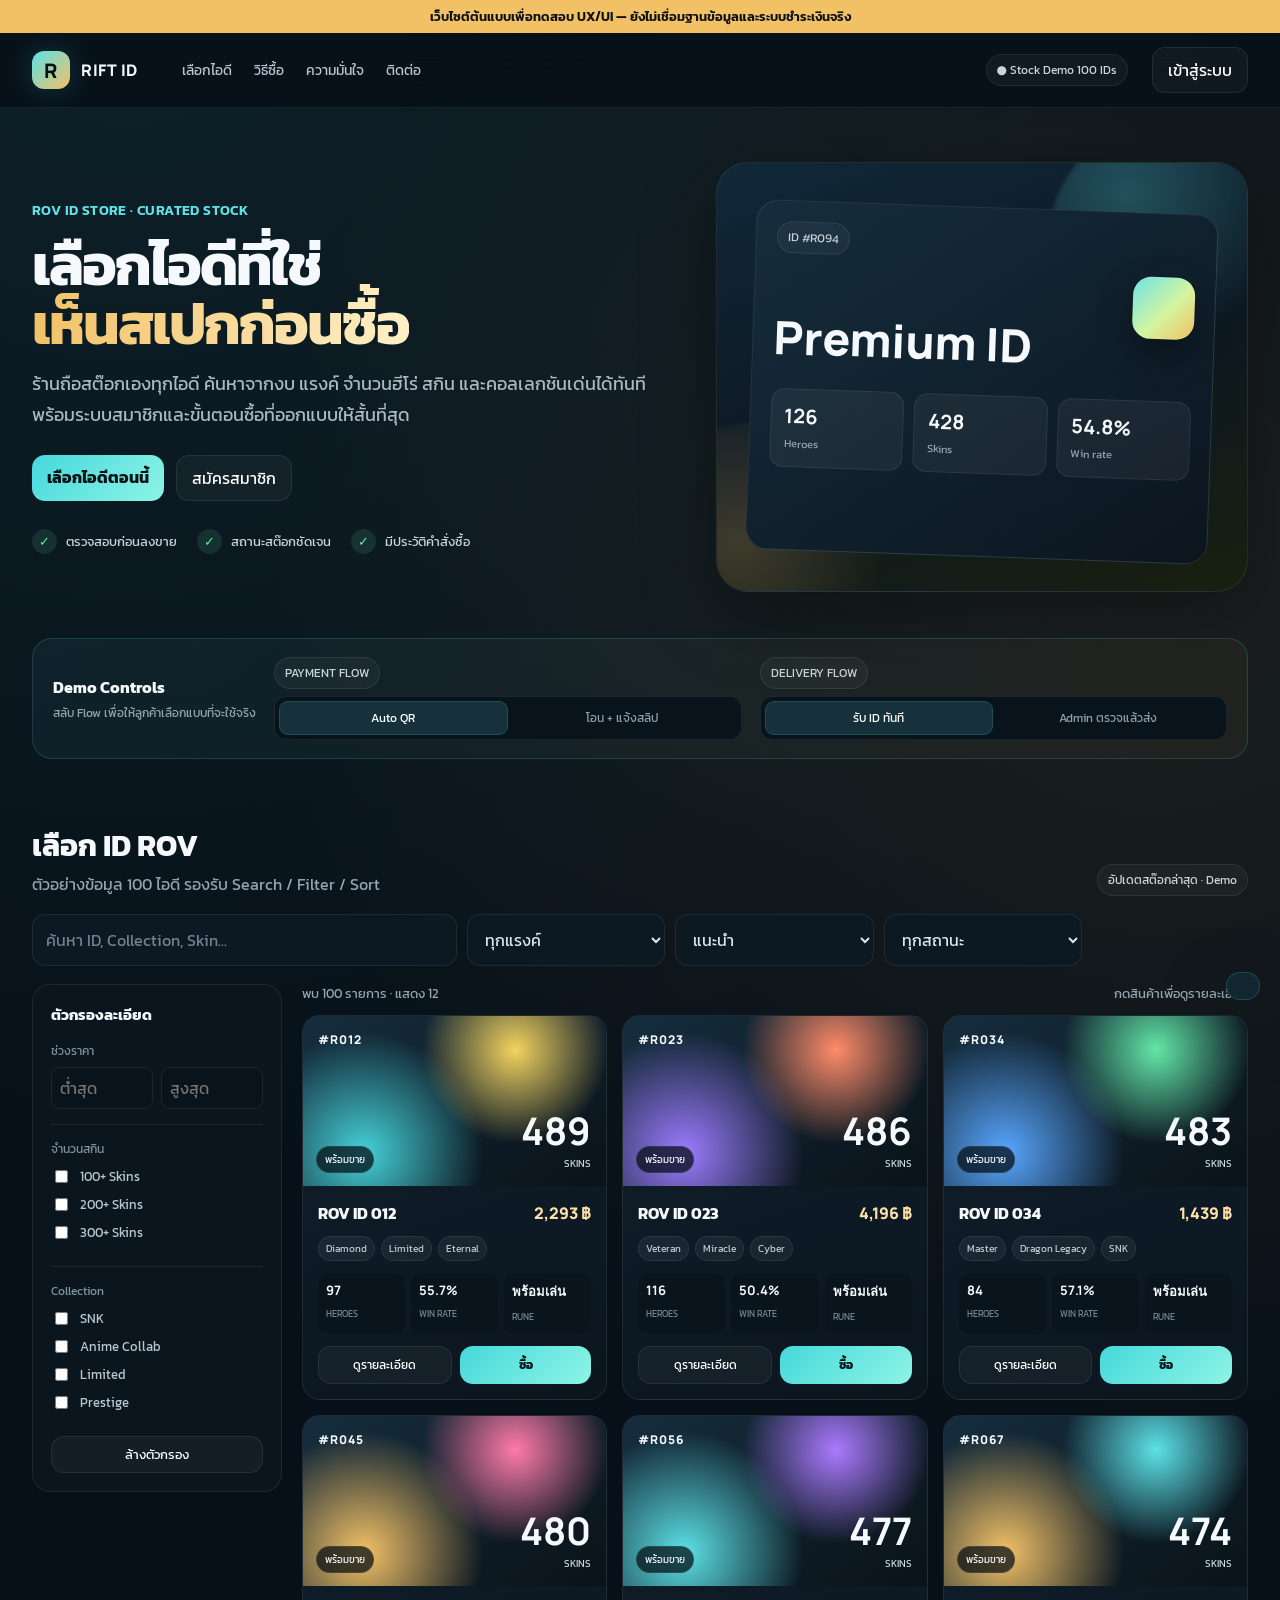
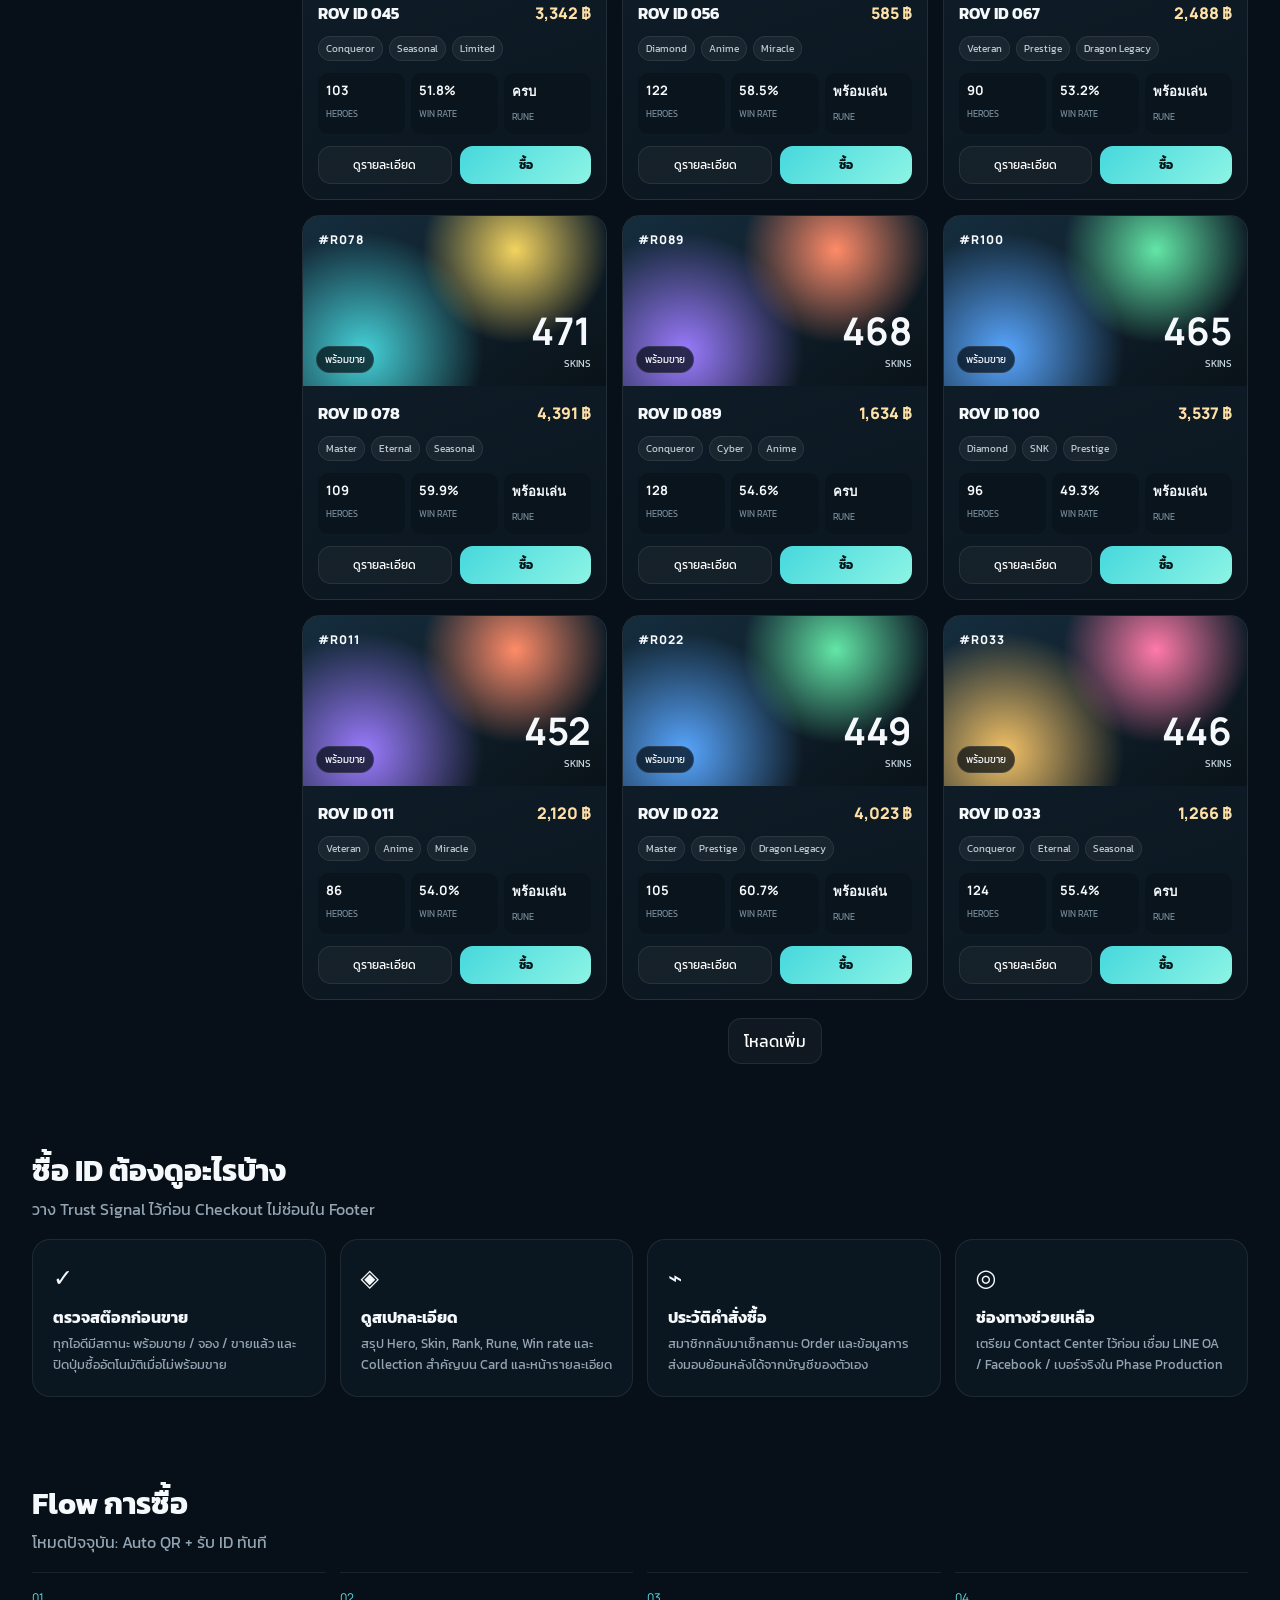
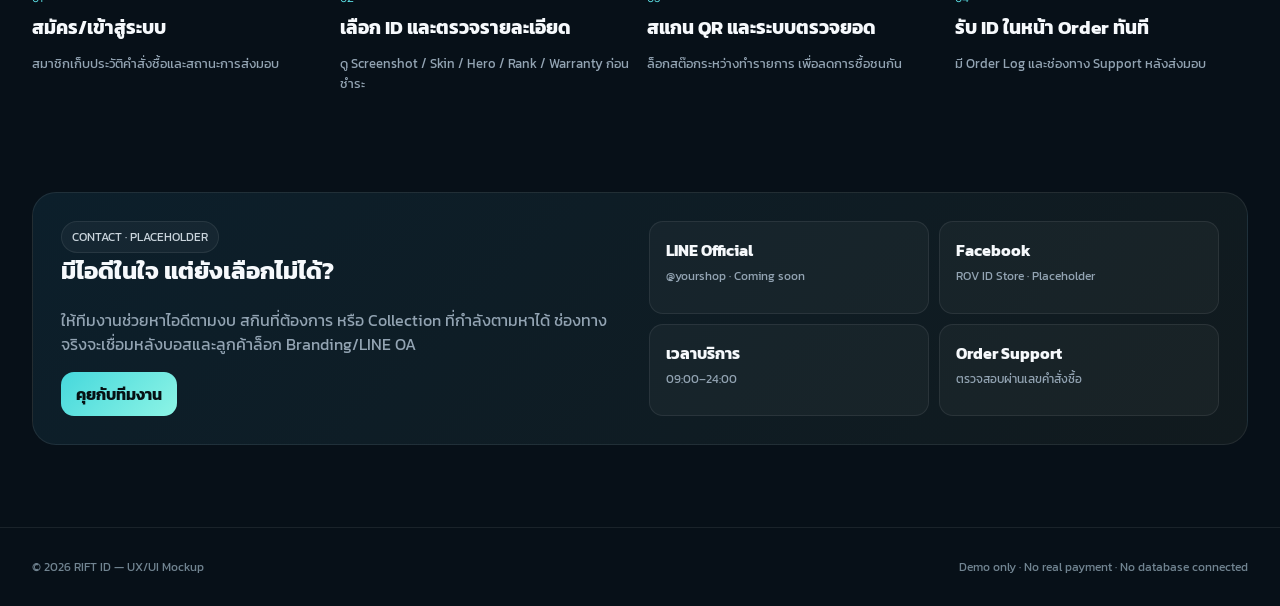
==== index.html @ 8cb32508 "Build initial ROV ID store mockup" ====
<!doctype html>
<html lang="th">
<head>
  <meta charset="utf-8" />
  <meta name="viewport" content="width=device-width, initial-scale=1" />
  <meta name="theme-color" content="#071018" />
  <title>RIFT ID — ROV ID Store Mockup</title>
  <meta name="description" content="Mockup ร้านขาย ID ROV แบบร้านถือสต๊อกเอง รองรับสมาชิก การค้นหา การชำระเงิน และการส่งมอบ 2 รูปแบบ" />
  <link rel="preconnect" href="https://fonts.googleapis.com">
  <link rel="preconnect" href="https://fonts.gstatic.com" crossorigin>
  <link href="https://fonts.googleapis.com/css2?family=Kanit:wght@300;400;500;600;700&family=Manrope:wght@500;600;700;800&display=swap" rel="stylesheet">
  <style>
    :root {--bg:#071018;--bg2:#0b151f;--card:#0f1d29;--card2:#122331;--line:rgba(255,255,255,.08);--text:#f6f9fc;--muted:#93a4b3;--gold:#f2c166;--cyan:#5ce1e6;--green:#63e6a6;--red:#ff6b6b;--shadow:0 22px 70px rgba(0,0,0,.35);--r:22px}
    *{box-sizing:border-box} html{scroll-behavior:smooth} body{margin:0;font-family:Kanit,system-ui,sans-serif;background:radial-gradient(circle at 10% 0%,rgba(92,225,230,.08),transparent 30%),radial-gradient(circle at 90% 15%,rgba(242,193,102,.09),transparent 26%),var(--bg);color:var(--text)} button,input,select{font:inherit} button{cursor:pointer} a{color:inherit;text-decoration:none}.shell{max-width:1260px;margin:auto;padding:0 22px}.topnote{background:#f2c166;color:#0a1016;font-size:13px;text-align:center;padding:7px 12px;font-weight:600}
    header{position:sticky;top:0;z-index:40;background:rgba(7,16,24,.86);backdrop-filter:blur(18px);border-bottom:1px solid var(--line)}.nav{height:74px;display:flex;align-items:center;gap:24px}.brand{display:flex;align-items:center;gap:11px;font-family:Manrope;font-weight:800;letter-spacing:.5px}.mark{width:38px;height:38px;border-radius:12px;background:linear-gradient(135deg,var(--cyan),var(--gold));position:relative;box-shadow:0 0 30px rgba(92,225,230,.2)}.mark:after{content:"R";position:absolute;inset:0;display:grid;place-items:center;color:#071018;font-size:20px}.navlinks{display:flex;gap:22px;color:#b8c5cf;font-size:14px;margin-left:20px}.navlinks a:hover{color:#fff}.navspacer{flex:1}.iconbtn,.btn{border:1px solid var(--line);background:rgba(255,255,255,.04);color:#fff;border-radius:13px;padding:10px 15px}.btn.primary{background:linear-gradient(135deg,#46d8dc,#8df4e5);border:0;color:#061114;font-weight:700}.btn.gold{background:linear-gradient(135deg,#f0ba55,#f4d792);border:0;color:#111}.btn.sm{padding:8px 11px;font-size:13px}.badge{display:inline-flex;align-items:center;gap:6px;border:1px solid var(--line);background:rgba(255,255,255,.04);border-radius:999px;padding:6px 10px;font-size:12px;color:#c9d4dc}
    .hero{padding:54px 0 26px}.heroGrid{display:grid;grid-template-columns:1.1fr .9fr;gap:34px;align-items:center}.eyebrow{color:var(--cyan);font-size:14px;font-weight:600;letter-spacing:.4px}.hero h1{font-family:Manrope,Kanit;font-size:58px;line-height:1.02;margin:12px 0 16px;letter-spacing:-2px}.hero h1 span{background:linear-gradient(90deg,var(--gold),#fff0c6);-webkit-background-clip:text;color:transparent}.hero p{color:#aab9c4;font-size:18px;line-height:1.7;max-width:650px}.heroBtns{display:flex;gap:12px;margin-top:25px;flex-wrap:wrap}.trustrow{display:flex;gap:20px;margin-top:28px;flex-wrap:wrap}.trust{display:flex;align-items:center;gap:9px;color:#cbd6dd;font-size:13px}.tick{width:25px;height:25px;border-radius:50%;display:grid;place-items:center;background:rgba(99,230,166,.12);color:var(--green)}
    .heroCard{height:430px;border:1px solid var(--line);border-radius:32px;background:linear-gradient(160deg,#102839,#0d1720 55%,#18200f);position:relative;overflow:hidden;box-shadow:var(--shadow)}.orb{position:absolute;border-radius:50%;filter:blur(2px)}.orb.a{width:270px;height:270px;background:radial-gradient(circle at 30% 30%,#5ce1e6,transparent 62%);opacity:.26;right:-70px;top:-50px}.orb.b{width:300px;height:300px;background:radial-gradient(circle at 40% 40%,#f2c166,transparent 60%);opacity:.21;left:-100px;bottom:-130px}.mockshot{position:absolute;inset:44px 34px 34px;border-radius:22px;background:linear-gradient(145deg,#152d3d,#0c151e);border:1px solid rgba(255,255,255,.1);padding:20px;transform:rotate(2deg)}.mockhead{display:flex;justify-content:space-between;align-items:center}.avatar{width:62px;height:62px;border-radius:18px;background:linear-gradient(135deg,#6de3e7,#d3f59f 55%,#f2c166);box-shadow:0 14px 34px rgba(0,0,0,.4)}.bigstat{font-family:Manrope;font-size:46px;font-weight:800;margin-top:52px}.miniStats{display:grid;grid-template-columns:repeat(3,1fr);gap:10px;margin-top:20px}.mini{padding:13px;border-radius:14px;background:rgba(255,255,255,.05);border:1px solid var(--line)}.mini b{display:block;font-family:Manrope;font-size:20px}.mini span{font-size:11px;color:var(--muted)}
    .demoPanel{margin:20px 0 34px;border:1px solid rgba(92,225,230,.17);background:linear-gradient(120deg,rgba(92,225,230,.06),rgba(242,193,102,.04));border-radius:20px;padding:18px 20px;display:grid;grid-template-columns:auto 1fr 1fr;gap:18px;align-items:center}.demoTitle b{display:block}.demoTitle span{font-size:12px;color:var(--muted)}.seg{display:flex;border:1px solid var(--line);padding:4px;border-radius:12px;background:#08131c}.seg button{flex:1;border:0;background:transparent;color:#8fa0ac;border-radius:9px;padding:8px 9px;font-size:12px}.seg button.active{background:#17313c;color:#fff;box-shadow:inset 0 0 0 1px rgba(92,225,230,.16)}
    .section{padding:30px 0 54px}.sectionhead{display:flex;align-items:end;justify-content:space-between;gap:20px;margin-bottom:18px}.sectionhead h2{font-size:30px;margin:0 0 4px}.sectionhead p{margin:0;color:var(--muted)}.toolbar{display:grid;grid-template-columns:1.5fr repeat(3,.7fr) .55fr;gap:10px;margin:18px 0}.field{border:1px solid var(--line);background:#0c1923;color:#dce6eb;border-radius:13px;padding:12px 13px;min-width:0}.field::placeholder{color:#6f818f}.filterbtn{display:none}.catalogLayout{display:grid;grid-template-columns:250px 1fr;gap:20px}.filters{border:1px solid var(--line);background:#0a151e;border-radius:18px;padding:18px;height:max-content;position:sticky;top:96px}.filters h3{font-size:15px;margin:0 0 16px}.filterGroup{border-top:1px solid var(--line);padding:15px 0}.filterGroup:first-of-type{border-top:0;padding-top:0}.filterGroup label{display:flex;gap:9px;color:#b8c6cf;font-size:13px;margin:9px 0}.filterGroup input[type=checkbox]{accent-color:#52dfe3}.rangeRow{display:flex;gap:8px}.rangeRow input{width:50%;padding:8px;border-radius:9px;border:1px solid var(--line);background:#09131b;color:#fff}
    .resultMeta{display:flex;justify-content:space-between;align-items:center;margin-bottom:12px;color:#95a6b2;font-size:13px}.products{display:grid;grid-template-columns:repeat(3,1fr);gap:15px}.product{background:linear-gradient(160deg,#10202c,#0b151e);border:1px solid var(--line);border-radius:18px;overflow:hidden;transition:.22s;position:relative}.product:hover{transform:translateY(-4px);border-color:rgba(92,225,230,.24);box-shadow:0 20px 50px rgba(0,0,0,.28)}.visual{height:170px;padding:15px;position:relative;overflow:hidden}.visual:before{content:"";position:absolute;inset:0;background:radial-gradient(circle at 70% 20%,var(--v1),transparent 37%),radial-gradient(circle at 20% 80%,var(--v2),transparent 43%),linear-gradient(145deg,#152d3e,#0a1218)}.vid{position:relative;z-index:1;font-family:Manrope;font-size:12px;font-weight:800;letter-spacing:1px}.skinbubble{position:absolute;z-index:1;right:15px;bottom:13px;text-align:right}.skinbubble strong{font-family:Manrope;font-size:38px;line-height:1;display:block}.skinbubble span{font-size:10px;color:#c7d6df}.state{position:absolute;z-index:2;left:13px;bottom:13px;background:rgba(4,12,18,.72);border:1px solid rgba(255,255,255,.09);border-radius:999px;padding:5px 8px;font-size:10px}.state.sold{color:#ffb0b0}.productBody{padding:15px}.pTop{display:flex;justify-content:space-between;gap:8px}.pTop h3{margin:0;font-size:16px}.price{font-family:Manrope;font-weight:800;color:#ffe0a7;white-space:nowrap}.tags{display:flex;gap:6px;flex-wrap:wrap;margin:10px 0}.tag{font-size:10px;background:rgba(255,255,255,.05);border:1px solid var(--line);border-radius:999px;padding:4px 7px;color:#bdcad2}.stats{display:grid;grid-template-columns:repeat(3,1fr);gap:6px;margin:12px 0}.stat{background:#0a141c;border-radius:10px;padding:8px}.stat b{font-family:Manrope;font-size:13px;display:block}.stat small{font-size:9px;color:#738796}.cardActions{display:flex;gap:8px}.cardActions .btn{flex:1;padding:9px 8px;font-size:12px}.features{display:grid;grid-template-columns:repeat(4,1fr);gap:14px}.feature{border:1px solid var(--line);border-radius:18px;background:#0b1720;padding:20px}.ficon{font-size:24px}.feature h3{margin:10px 0 5px;font-size:16px}.feature p{font-size:13px;color:var(--muted);line-height:1.6;margin:0}.how{display:grid;grid-template-columns:repeat(4,1fr);gap:14px}.step{border-top:1px solid var(--line);padding-top:16px}.stepNo{font-family:Manrope;color:var(--cyan);font-size:12px}.step h3{margin:7px 0}.step p{font-size:13px;color:var(--muted);line-height:1.6}
    .contact{display:grid;grid-template-columns:1fr 1fr;gap:18px;border:1px solid var(--line);background:linear-gradient(135deg,#0c1f2b,#111a1e);border-radius:24px;padding:28px}.contact h2{margin-top:0}.contact p{color:var(--muted)}.contactCards{display:grid;grid-template-columns:1fr 1fr;gap:10px}.contactCard{padding:16px;border:1px solid var(--line);background:rgba(255,255,255,.035);border-radius:14px}.contactCard b{display:block}.contactCard span{font-size:12px;color:var(--muted)}footer{border-top:1px solid var(--line);padding:30px 0;color:#718491;font-size:12px;margin-top:28px}.foot{display:flex;justify-content:space-between;gap:18px;flex-wrap:wrap}
    .modal{position:fixed;inset:0;z-index:80;background:rgba(0,0,0,.72);display:none;align-items:center;justify-content:center;padding:18px}.modal.open{display:flex}.modalBox{width:min(900px,100%);max-height:90vh;overflow:auto;background:#0c1821;border:1px solid rgba(255,255,255,.1);border-radius:22px;box-shadow:0 30px 90px rgba(0,0,0,.5)}.modalHead{display:flex;justify-content:space-between;align-items:center;padding:17px 20px;border-bottom:1px solid var(--line);position:sticky;top:0;background:#0c1821;z-index:4}.close{border:0;background:#152630;color:#fff;width:34px;height:34px;border-radius:10px}.detail{display:grid;grid-template-columns:1fr 1fr}.detailVisual{min-height:420px;background:radial-gradient(circle at 75% 15%,var(--dv1),transparent 34%),radial-gradient(circle at 15% 85%,var(--dv2),transparent 43%),linear-gradient(145deg,#193244,#0b141d);padding:26px;display:flex;align-items:end}.detailHero{font-family:Manrope;font-size:74px;font-weight:800}.detailInfo{padding:26px}.detailInfo h2{font-size:28px;margin:6px 0}.detailInfo .priceBig{font-family:Manrope;font-size:28px;color:#ffe2a9;font-weight:800}.detailStats{display:grid;grid-template-columns:repeat(2,1fr);gap:8px;margin:18px 0}.detailStat{padding:12px;border-radius:12px;background:#09131b;border:1px solid var(--line)}.detailStat b{display:block}.detailStat span{font-size:11px;color:var(--muted)}.notice{padding:12px 14px;border-radius:12px;background:rgba(242,193,102,.08);border:1px solid rgba(242,193,102,.15);font-size:12px;color:#e7d4af;line-height:1.6}.authBox{width:min(430px,100%)}.authBody{padding:22px}.authBody h2{margin:0}.authBody p{color:var(--muted);font-size:13px}.authBody input{width:100%;margin:6px 0;padding:12px 13px;border-radius:11px;border:1px solid var(--line);background:#08131b;color:#fff}.authSwitch{display:flex;padding:4px;background:#071119;border:1px solid var(--line);border-radius:12px;margin:18px 0}.authSwitch button{flex:1;border:0;background:transparent;color:#7f929f;padding:9px;border-radius:9px}.authSwitch button.active{background:#142832;color:#fff}.authBody .btn{width:100%;margin-top:10px;padding:12px}.tiny{font-size:10px;color:#647784;text-align:center;margin-top:12px}.checkout{padding:22px;display:grid;grid-template-columns:1fr .85fr;gap:18px}.checkoutCard{border:1px solid var(--line);border-radius:16px;padding:17px;background:#09141c}.checkoutCard h3{margin-top:0}.flowChoice{display:flex;gap:8px;margin:10px 0 15px}.flowPill{font-size:11px;padding:6px 9px;border-radius:999px;background:rgba(92,225,230,.08);border:1px solid rgba(92,225,230,.14);color:#b8f3f5}.timeline{margin:14px 0}.tl{display:flex;gap:10px;margin:12px 0;color:#b8c7d0;font-size:12px}.dot{width:21px;height:21px;border-radius:50%;background:#17313c;display:grid;place-items:center;color:var(--cyan);font-size:10px;flex:0 0 auto}.qr{width:150px;height:150px;margin:14px auto;background:repeating-conic-gradient(#0b141b 0 25%,#f3f6f7 0 50%) 50%/18px 18px;border:10px solid #fff;border-radius:8px}.summaryLine{display:flex;justify-content:space-between;margin:10px 0;color:#aab9c3}.summaryLine.total{font-size:20px;color:#fff;border-top:1px solid var(--line);padding-top:13px}.toast{position:fixed;right:20px;bottom:20px;z-index:100;background:#122630;border:1px solid rgba(92,225,230,.18);border-radius:14px;padding:13px 16px;box-shadow:var(--shadow);transform:translateY(120px);transition:.25s}.toast.show{transform:translateY(0)}.mobileFilter{display:none}
    @media(max-width:1020px){.products{grid-template-columns:repeat(2,1fr)}.hero h1{font-size:46px}.features,.how{grid-template-columns:repeat(2,1fr)}.toolbar{grid-template-columns:1.4fr repeat(2,.7fr)}.toolbar select:nth-of-type(3){display:none}}@media(max-width:760px){.shell{padding:0 14px}.navlinks{display:none}.nav{height:64px}.hero{padding-top:30px}.heroGrid{grid-template-columns:1fr}.hero h1{font-size:39px}.hero p{font-size:15px}.heroCard{height:330px}.mockshot{inset:28px 22px 22px}.bigstat{margin-top:35px;font-size:38px}.demoPanel{grid-template-columns:1fr;gap:10px}.catalogLayout{grid-template-columns:1fr}.filters{display:none}.filterbtn{display:block}.products{grid-template-columns:1fr 1fr;gap:10px}.visual{height:145px}.productBody{padding:12px}.pTop{display:block}.price{margin-top:3px}.stats{grid-template-columns:repeat(3,1fr)}.features,.how{grid-template-columns:1fr 1fr}.contact{grid-template-columns:1fr;padding:20px}.detail{grid-template-columns:1fr}.detailVisual{min-height:250px}.detailHero{font-size:54px}.checkout{grid-template-columns:1fr}.toolbar{grid-template-columns:1fr 1fr}.toolbar input{grid-column:1/-1}.toolbar select:nth-of-type(2){display:none}.mobileFilter.open{display:block;position:fixed;inset:0;z-index:70;background:#08131b;padding:22px;overflow:auto}.mobileFilter .filters{display:block;position:static}.sectionhead{align-items:start}.sectionhead .badge{display:none}}@media(max-width:470px){.products{grid-template-columns:1fr}.features,.how{grid-template-columns:1fr}.hero h1{font-size:34px}.contactCards{grid-template-columns:1fr}.nav .badge{display:none}.skinbubble strong{font-size:34px}}
  </style>
</head>
<body>
<div class="topnote">เว็บไซต์ต้นแบบเพื่อทดสอบ UX/UI — ยังไม่เชื่อมฐานข้อมูลและระบบชำระเงินจริง</div>
<header><div class="shell nav"><a class="brand" href="#top"><span class="mark"></span><span>RIFT ID</span></a><nav class="navlinks"><a href="#catalog">เลือกไอดี</a><a href="#how">วิธีซื้อ</a><a href="#trust">ความมั่นใจ</a><a href="#contact">ติดต่อ</a></nav><div class="navspacer"></div><span class="badge">● Stock Demo 100 IDs</span><button class="iconbtn" id="authBtn">เข้าสู่ระบบ</button></div></header>
<main id="top"><section class="hero"><div class="shell heroGrid"><div><div class="eyebrow">ROV ID STORE · CURATED STOCK</div><h1>เลือกไอดีที่ใช่<br><span>เห็นสเปกก่อนซื้อ</span></h1><p>ร้านถือสต๊อกเองทุกไอดี ค้นหาจากงบ แรงค์ จำนวนฮีโร่ สกิน และคอลเลกชันเด่นได้ทันที พร้อมระบบสมาชิกและขั้นตอนซื้อที่ออกแบบให้สั้นที่สุด</p><div class="heroBtns"><a class="btn primary" href="#catalog">เลือกไอดีตอนนี้</a><button class="btn" id="openAuthHero">สมัครสมาชิก</button></div><div class="trustrow"><div class="trust"><span class="tick">✓</span>ตรวจสอบก่อนลงขาย</div><div class="trust"><span class="tick">✓</span>สถานะสต๊อกชัดเจน</div><div class="trust"><span class="tick">✓</span>มีประวัติคำสั่งซื้อ</div></div></div><div class="heroCard"><div class="orb a"></div><div class="orb b"></div><div class="mockshot"><div class="mockhead"><div><div class="badge">ID #R094</div><div class="bigstat">Premium ID</div></div><div class="avatar"></div></div><div class="miniStats"><div class="mini"><b>126</b><span>Heroes</span></div><div class="mini"><b>428</b><span>Skins</span></div><div class="mini"><b>54.8%</b><span>Win rate</span></div></div></div></div></div></section>
<div class="shell"><div class="demoPanel"><div class="demoTitle"><b>Demo Controls</b><span>สลับ Flow เพื่อให้ลูกค้าเลือกแบบที่จะใช้จริง</span></div><div><div class="badge" style="margin-bottom:7px">PAYMENT FLOW</div><div class="seg" id="paySeg"><button data-value="auto" class="active">Auto QR</button><button data-value="manual">โอน + แจ้งสลิป</button></div></div><div><div class="badge" style="margin-bottom:7px">DELIVERY FLOW</div><div class="seg" id="deliverSeg"><button data-value="instant" class="active">รับ ID ทันที</button><button data-value="admin">Admin ตรวจแล้วส่ง</button></div></div></div></div>
<section class="section" id="catalog"><div class="shell"><div class="sectionhead"><div><h2>เลือก ID ROV</h2><p>ตัวอย่างข้อมูล 100 ไอดี รองรับ Search / Filter / Sort</p></div><span class="badge">อัปเดตสต๊อกล่าสุด · Demo</span></div><div class="toolbar"><input class="field" id="search" placeholder="ค้นหา ID, Collection, Skin..."/><select class="field" id="rank"><option value="">ทุกแรงค์</option><option>Conqueror</option><option>Master</option><option>Veteran</option><option>Diamond</option></select><select class="field" id="sort"><option value="featured">แนะนำ</option><option value="price-asc">ราคาต่ำ → สูง</option><option value="price-desc">ราคาสูง → ต่ำ</option><option value="skins-desc">สกินเยอะสุด</option></select><select class="field"><option>ทุกสถานะ</option><option>พร้อมขาย</option><option>ขายแล้ว</option></select><button class="btn filterbtn" id="filterBtn">ตัวกรอง</button></div><div class="catalogLayout"><aside class="filters"><h3>ตัวกรองละเอียด</h3><div class="filterGroup"><div style="font-size:12px;color:#7f93a0;margin-bottom:7px">ช่วงราคา</div><div class="rangeRow"><input id="minPrice" placeholder="ต่ำสุด"><input id="maxPrice" placeholder="สูงสุด"></div></div><div class="filterGroup"><div style="font-size:12px;color:#7f93a0">จำนวนสกิน</div><label><input type="checkbox" class="skinFilter" value="100"> 100+ Skins</label><label><input type="checkbox" class="skinFilter" value="200"> 200+ Skins</label><label><input type="checkbox" class="skinFilter" value="300"> 300+ Skins</label></div><div class="filterGroup"><div style="font-size:12px;color:#7f93a0">Collection</div><label><input type="checkbox" class="collectionFilter" value="SNK"> SNK</label><label><input type="checkbox" class="collectionFilter" value="Anime"> Anime Collab</label><label><input type="checkbox" class="collectionFilter" value="Limited"> Limited</label><label><input type="checkbox" class="collectionFilter" value="Prestige"> Prestige</label></div><button class="btn sm" id="clearFilters" style="width:100%">ล้างตัวกรอง</button></aside><div><div class="resultMeta"><span id="resultCount">แสดง 0 รายการ</span><span>กดสินค้าเพื่อดูรายละเอียด</span></div><div class="products" id="products"></div><div style="text-align:center;margin-top:18px"><button class="btn" id="loadMore">โหลดเพิ่ม</button></div></div></div></div></section>
<section class="section" id="trust"><div class="shell"><div class="sectionhead"><div><h2>ซื้อ ID ต้องดูอะไรบ้าง</h2><p>วาง Trust Signal ไว้ก่อน Checkout ไม่ซ่อนใน Footer</p></div></div><div class="features"><div class="feature"><div class="ficon">✓</div><h3>ตรวจสต๊อกก่อนขาย</h3><p>ทุกไอดีมีสถานะ พร้อมขาย / จอง / ขายแล้ว และปิดปุ่มซื้ออัตโนมัติเมื่อไม่พร้อมขาย</p></div><div class="feature"><div class="ficon">◈</div><h3>ดูสเปกละเอียด</h3><p>สรุป Hero, Skin, Rank, Rune, Win rate และ Collection สำคัญบน Card และหน้ารายละเอียด</p></div><div class="feature"><div class="ficon">⌁</div><h3>ประวัติคำสั่งซื้อ</h3><p>สมาชิกกลับมาเช็กสถานะ Order และข้อมูลการส่งมอบย้อนหลังได้จากบัญชีของตัวเอง</p></div><div class="feature"><div class="ficon">◎</div><h3>ช่องทางช่วยเหลือ</h3><p>เตรียม Contact Center ไว้ก่อน เชื่อม LINE OA / Facebook / เบอร์จริงใน Phase Production</p></div></div></div></section>
<section class="section" id="how"><div class="shell"><div class="sectionhead"><div><h2>Flow การซื้อ</h2><p id="flowCaption">โหมดปัจจุบัน: Auto QR + รับ ID ทันที</p></div></div><div class="how" id="howSteps"></div></div></section>
<section class="section" id="contact"><div class="shell"><div class="contact"><div><span class="badge">CONTACT · PLACEHOLDER</span><h2>มีไอดีในใจ แต่ยังเลือกไม่ได้?</h2><p>ให้ทีมงานช่วยหาไอดีตามงบ สกินที่ต้องการ หรือ Collection ที่กำลังตามหาได้ ช่องทางจริงจะเชื่อมหลังบอสและลูกค้าล็อก Branding/LINE OA</p><button class="btn primary" onclick="showToast('Demo Contact: ยังไม่เชื่อม LINE OA')">คุยกับทีมงาน</button></div><div class="contactCards"><div class="contactCard"><b>LINE Official</b><span>@yourshop · Coming soon</span></div><div class="contactCard"><b>Facebook</b><span>ROV ID Store · Placeholder</span></div><div class="contactCard"><b>เวลาบริการ</b><span>09:00–24:00</span></div><div class="contactCard"><b>Order Support</b><span>ตรวจสอบผ่านเลขคำสั่งซื้อ</span></div></div></div></div></section></main><footer><div class="shell foot"><span>© 2026 RIFT ID — UX/UI Mockup</span><span>Demo only · No real payment · No database connected</span></div></footer>
<div class="mobileFilter" id="mobileFilter"><div style="display:flex;justify-content:space-between;align-items:center;margin-bottom:12px"><b>ตัวกรอง</b><button class="close" id="closeFilter">×</button></div><div class="filters" id="mobileFilterInner"></div></div><div class="modal" id="productModal"><div class="modalBox"><div class="modalHead"><b>รายละเอียด ID</b><button class="close" data-close="productModal">×</button></div><div class="detail" id="detailContent"></div></div></div><div class="modal" id="authModal"><div class="modalBox authBox"><div class="modalHead"><b>บัญชีสมาชิก</b><button class="close" data-close="authModal">×</button></div><div class="authBody"><div class="authSwitch"><button class="active">เข้าสู่ระบบ</button><button>สมัครสมาชิก</button></div><h2>เข้าสู่ RIFT ID</h2><p>Mockup นี้จำลองเงื่อนไข “ต้องเป็นสมาชิกก่อนซื้อ”</p><input placeholder="อีเมลหรือเบอร์โทร"><input type="password" placeholder="รหัสผ่าน"><button class="btn primary" id="demoLogin">เข้าสู่ระบบ Demo</button><div class="tiny">ยังไม่มีการบันทึกข้อมูลจริงใน Mockup</div></div></div></div><div class="modal" id="checkoutModal"><div class="modalBox"><div class="modalHead"><b>Checkout Demo</b><button class="close" data-close="checkoutModal">×</button></div><div class="checkout" id="checkoutContent"></div></div></div><div class="toast" id="toast"></div>
<script>
const colors=[['#5ce1e6','#f2c166'],['#ab79ff','#5ce1e6'],['#ff7aa8','#f2c166'],['#63e6a6','#58a6ff'],['#ff8b68','#9b7bff'],['#f3d35f','#45d1d8']],collections=['SNK','Anime','Limited','Prestige','Miracle','Eternal','Dragon Legacy','Cyber','Seasonal'],ranks=['Conqueror','Master','Veteran','Diamond'];
const products=Array.from({length:100},(_,i)=>{const c=colors[i%colors.length],skins=82+((i*37)%410),heroes=78+((i*11)%51),price=390+((i*173)%4660),sold=i%13===0;return{id:`R${String(i+1).padStart(3,'0')}`,name:`ROV ID ${String(i+1).padStart(3,'0')}`,skins,heroes,price,rank:ranks[i%4],win:(49+((i*17)%120)/10).toFixed(1),collection:collections[i%collections.length],collection2:collections[(i+3)%collections.length],sold,c1:c[0],c2:c[1],rune:i%4===0?'ครบ':'พร้อมเล่น'}});let visible=12,selected=null,isLogged=false,payment='auto',delivery='instant';const $=q=>document.querySelector(q),$$=q=>[...document.querySelectorAll(q)];
function money(n){return n.toLocaleString('th-TH')+' ฿'}function filtered(){let arr=[...products],q=$('#search').value.trim().toLowerCase(),r=$('#rank').value,min=+$('#minPrice').value||0,max=+$('#maxPrice').value||999999,sf=$$('.skinFilter:checked').map(x=>+x.value),cf=$$('.collectionFilter:checked').map(x=>x.value);if(q)arr=arr.filter(p=>(p.id+p.name+p.collection+p.collection2).toLowerCase().includes(q));if(r)arr=arr.filter(p=>p.rank===r);arr=arr.filter(p=>p.price>=min&&p.price<=max);if(sf.length)arr=arr.filter(p=>p.skins>=Math.max(...sf));if(cf.length)arr=arr.filter(p=>cf.includes(p.collection)||cf.includes(p.collection2));switch($('#sort').value){case'price-asc':arr.sort((a,b)=>a.price-b.price);break;case'price-desc':arr.sort((a,b)=>b.price-a.price);break;case'skins-desc':arr.sort((a,b)=>b.skins-a.skins);break;default:arr.sort((a,b)=>a.sold-b.sold||b.skins-a.skins)}return arr}
function render(){const arr=filtered();$('#resultCount').textContent=`พบ ${arr.length} รายการ · แสดง ${Math.min(visible,arr.length)}`;$('#products').innerHTML=arr.slice(0,visible).map(p=>`<article class="product"><div class="visual" style="--v1:${p.c1};--v2:${p.c2}"><div class="vid">#${p.id}</div><div class="state ${p.sold?'sold':''}">${p.sold?'ขายแล้ว':'พร้อมขาย'}</div><div class="skinbubble"><strong>${p.skins}</strong><span>SKINS</span></div></div><div class="productBody"><div class="pTop"><h3>${p.name}</h3><div class="price">${money(p.price)}</div></div><div class="tags"><span class="tag">${p.rank}</span><span class="tag">${p.collection}</span><span class="tag">${p.collection2}</span></div><div class="stats"><div class="stat"><b>${p.heroes}</b><small>HEROES</small></div><div class="stat"><b>${p.win}%</b><small>WIN RATE</small></div><div class="stat"><b>${p.rune}</b><small>RUNE</small></div></div><div class="cardActions"><button class="btn" onclick="openProduct('${p.id}')">ดูรายละเอียด</button><button class="btn primary" ${p.sold?'disabled style="opacity:.35"':''} onclick="buy('${p.id}')">ซื้อ</button></div></div></article>`).join('');$('#loadMore').style.display=visible>=arr.length?'none':'inline-block'}
function openProduct(id){selected=products.find(p=>p.id===id);const p=selected;$('#detailContent').innerHTML=`<div class="detailVisual" style="--dv1:${p.c1};--dv2:${p.c2}"><div><span class="badge">#${p.id} · ${p.rank}</span><div class="detailHero">${p.skins}</div><div style="color:#cbd7de">SKINS IN ACCOUNT</div></div></div><div class="detailInfo"><span class="badge">${p.sold?'ขายแล้ว':'พร้อมขาย'}</span><h2>${p.name}</h2><div class="priceBig">${money(p.price)}</div><div class="tags"><span class="tag">${p.collection}</span><span class="tag">${p.collection2}</span><span class="tag">${p.rank}</span></div><div class="detailStats"><div class="detailStat"><b>${p.heroes} Heroes</b><span>จำนวนฮีโร่</span></div><div class="detailStat"><b>${p.skins} Skins</b><span>จำนวนสกิน</span></div><div class="detailStat"><b>${p.win}% Win rate</b><span>อัตราชนะ</span></div><div class="detailStat"><b>${p.rune}</b><span>สถานะรูน</span></div></div><div class="notice">Mockup Production ควรเพิ่ม Screenshot จริง 6–12 รูปต่อ ID, รายละเอียดการผูกบัญชี, เงื่อนไขประกัน และ Log การตรวจสต๊อกล่าสุด</div><button class="btn primary" style="width:100%;margin-top:16px" ${p.sold?'disabled':''} onclick="buy('${p.id}')">${p.sold?'สินค้านี้ขายแล้ว':'ซื้อไอดีนี้'}</button></div>`;openModal('productModal')}
function buy(id){selected=products.find(p=>p.id===id);if(!isLogged){closeModal('productModal');openModal('authModal');showToast('ต้องเข้าสู่ระบบก่อนสั่งซื้อ');return}closeModal('productModal');renderCheckout();openModal('checkoutModal')}
function renderCheckout(){const p=selected,payText=payment==='auto'?'PromptPay QR + ตรวจยอดอัตโนมัติ':'โอนธนาคาร + Upload Slip / Admin ตรวจ',timeline=payment==='auto'?['สร้าง Order และล็อกสต๊อก','สแกน QR ชำระเงิน','ระบบตรวจยอดอัตโนมัติ']:['สร้าง Order และล็อกสต๊อก','โอนเงินและแนบสลิป','Admin ตรวจสอบการชำระ'],delStep=delivery==='instant'?'รับข้อมูล ID ในหน้า Order':'รอ Admin ตรวจและกดส่งมอบ ID';$('#checkoutContent').innerHTML=`<div><div class="checkoutCard"><h3>วิธีชำระเงิน</h3><div class="flowChoice"><span class="flowPill">${payText}</span></div>${payment==='auto'?'<div class="qr"></div><div style="text-align:center;font-size:12px;color:#8da1ae">QR Demo · ไม่ใช่ QR ชำระเงินจริง</div>':'<div class="notice">บัญชีธนาคาร: xxx-x-xxxxx-x · ชื่อร้าน Placeholder<br>หลังโอน ให้แนบสลิปและรอเจ้าหน้าที่ตรวจสอบ</div>'}<div class="timeline">${timeline.map((x,i)=>`<div class="tl"><span class="dot">${i+1}</span><span>${x}</span></div>`).join('')}<div class="tl"><span class="dot">${timeline.length+1}</span><span>${delStep}</span></div></div></div></div><div><div class="checkoutCard"><h3>สรุปคำสั่งซื้อ</h3><div class="summaryLine"><span>${p.name}</span><span>#${p.id}</span></div><div class="summaryLine"><span>${p.skins} Skins · ${p.heroes} Heroes</span><span>${p.rank}</span></div><div class="summaryLine"><span>Payment</span><span>${payment==='auto'?'Auto QR':'Manual'}</span></div><div class="summaryLine"><span>Delivery</span><span>${delivery==='instant'?'Instant':'Admin'}</span></div><div class="summaryLine total"><b>ยอดรวม</b><b>${money(p.price)}</b></div><button class="btn gold" style="width:100%;margin-top:10px" onclick="showToast('Demo Checkout สำเร็จ — ยังไม่มี Transaction จริง')">ยืนยันคำสั่งซื้อ Demo</button></div></div>`}
function updateFlow(){const p=payment==='auto'?'Auto QR':'โอน + แจ้งสลิป',d=delivery==='instant'?'รับ ID ทันที':'Admin ตรวจแล้วส่ง';$('#flowCaption').textContent=`โหมดปัจจุบัน: ${p} + ${d}`;const steps=['สมัคร/เข้าสู่ระบบ','เลือก ID และตรวจรายละเอียด',payment==='auto'?'สแกน QR และระบบตรวจยอด':'โอนเงิน แนบสลิป และรอตรวจ',delivery==='instant'?'รับ ID ในหน้า Order ทันที':'Admin ตรวจ Order แล้วส่ง ID'];$('#howSteps').innerHTML=steps.map((x,i)=>`<div class="step"><div class="stepNo">0${i+1}</div><h3>${x}</h3><p>${['สมาชิกเก็บประวัติคำสั่งซื้อและสถานะการส่งมอบ','ดู Screenshot / Skin / Hero / Rank / Warranty ก่อนชำระ','ล็อกสต๊อกระหว่างทำรายการ เพื่อลดการซื้อชนกัน','มี Order Log และช่องทาง Support หลังส่งมอบ'][i]}</p></div>`).join('')}
function openModal(id){$('#'+id).classList.add('open')}function closeModal(id){$('#'+id).classList.remove('open')}function showToast(t){const el=$('#toast');el.textContent=t;el.classList.add('show');setTimeout(()=>el.classList.remove('show'),2600)}function setSeg(root,val){root.querySelectorAll('button').forEach(b=>b.classList.toggle('active',b.dataset.value===val))}
$('#paySeg').onclick=e=>{if(!e.target.dataset.value)return;payment=e.target.dataset.value;setSeg($('#paySeg'),payment);updateFlow();showToast('เปลี่ยน Payment Flow แล้ว')};$('#deliverSeg').onclick=e=>{if(!e.target.dataset.value)return;delivery=e.target.dataset.value;setSeg($('#deliverSeg'),delivery);updateFlow();showToast('เปลี่ยน Delivery Flow แล้ว')};['search','rank','sort','minPrice','maxPrice'].forEach(id=>$('#'+id).addEventListener(id==='search'||id.includes('Price')?'input':'change',()=>{visible=12;render()}));$$('.skinFilter,.collectionFilter').forEach(x=>x.addEventListener('change',()=>{visible=12;render()}));$('#clearFilters').onclick=()=>{$('#search').value='';$('#rank').value='';$('#minPrice').value='';$('#maxPrice').value='';$$('.skinFilter,.collectionFilter').forEach(x=>x.checked=false);visible=12;render()};$('#loadMore').onclick=()=>{visible+=12;render()};$('#authBtn').onclick=()=>openModal('authModal');$('#openAuthHero').onclick=()=>openModal('authModal');$('#demoLogin').onclick=()=>{isLogged=true;$('#authBtn').textContent='บัญชีของฉัน';closeModal('authModal');showToast('เข้าสู่ระบบ Demo แล้ว');if(selected)buy(selected.id)};$$('[data-close]').forEach(b=>b.onclick=()=>closeModal(b.dataset.close));$$('.modal').forEach(m=>m.addEventListener('click',e=>{if(e.target===m)closeModal(m.id)}));$('#filterBtn').onclick=()=>$('#mobileFilter').classList.add('open');$('#closeFilter').onclick=()=>$('#mobileFilter').classList.remove('open');updateFlow();render();
</script>
</body></html>
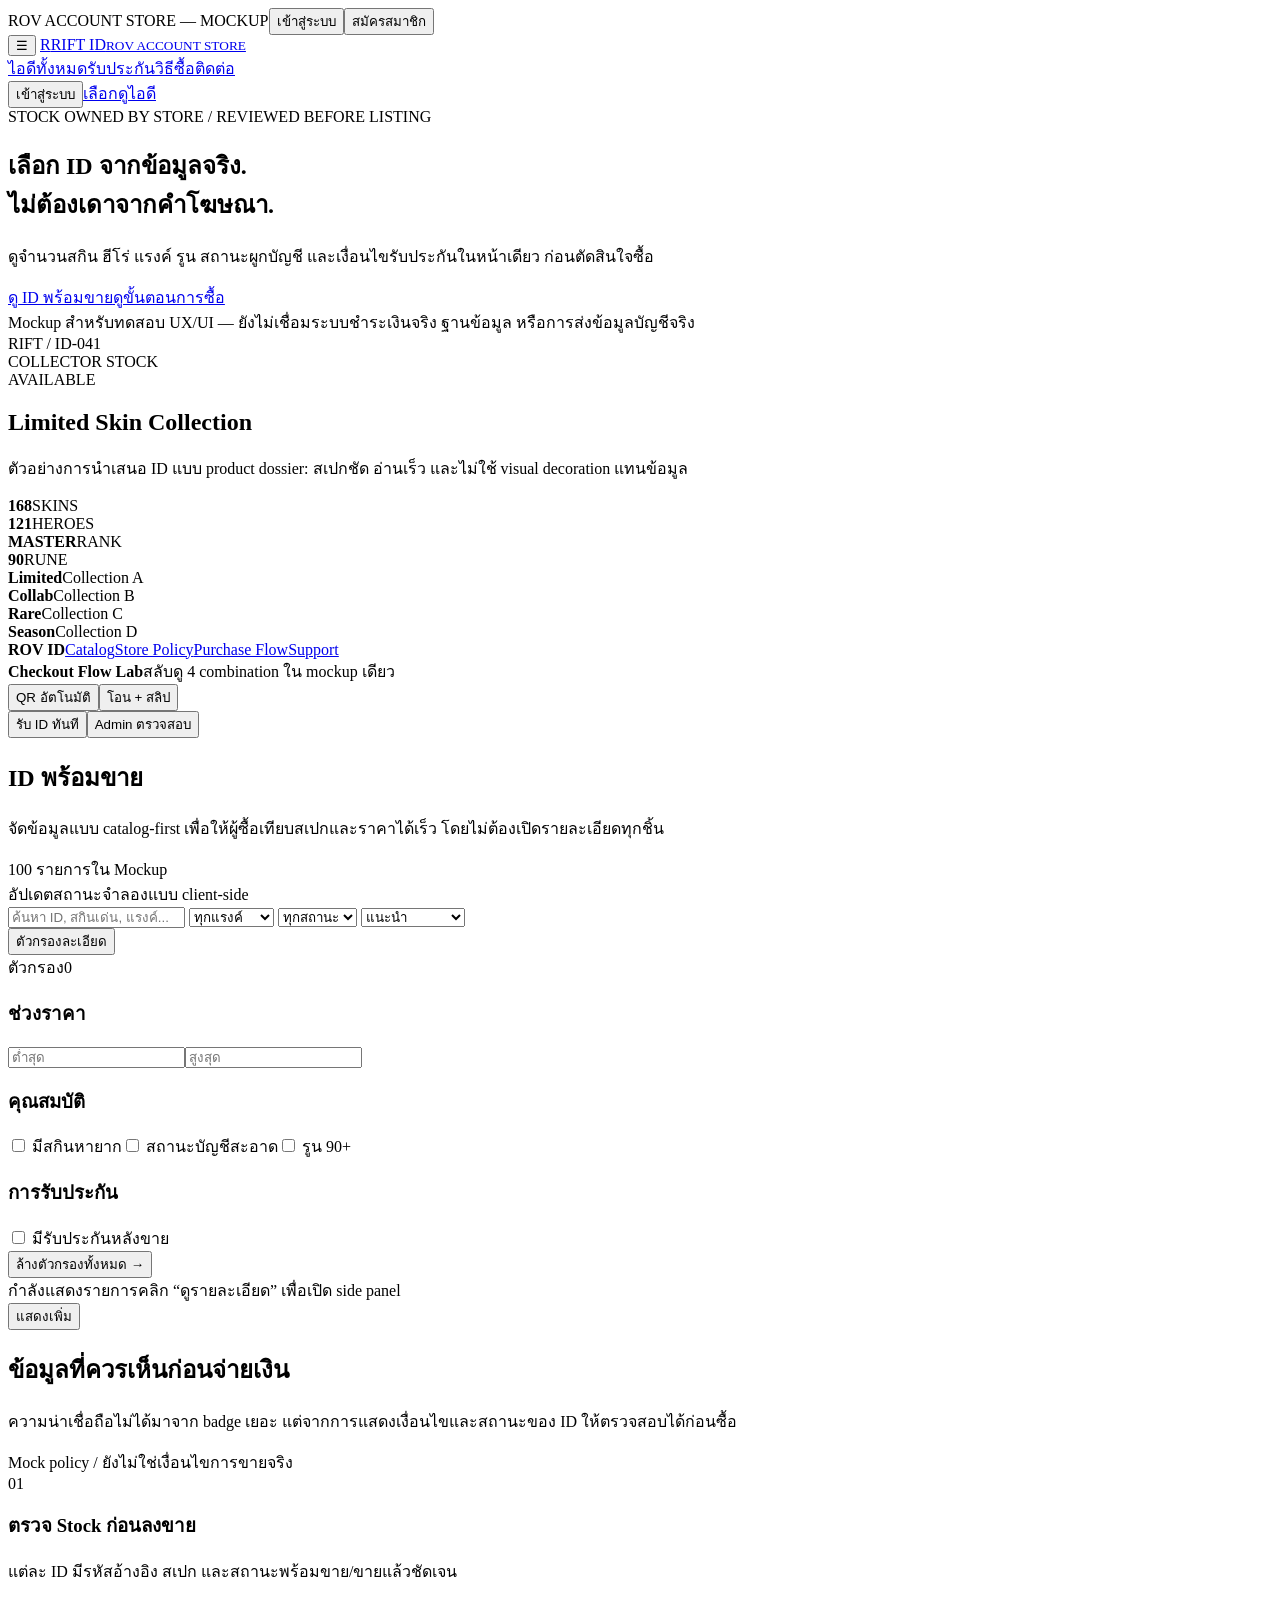
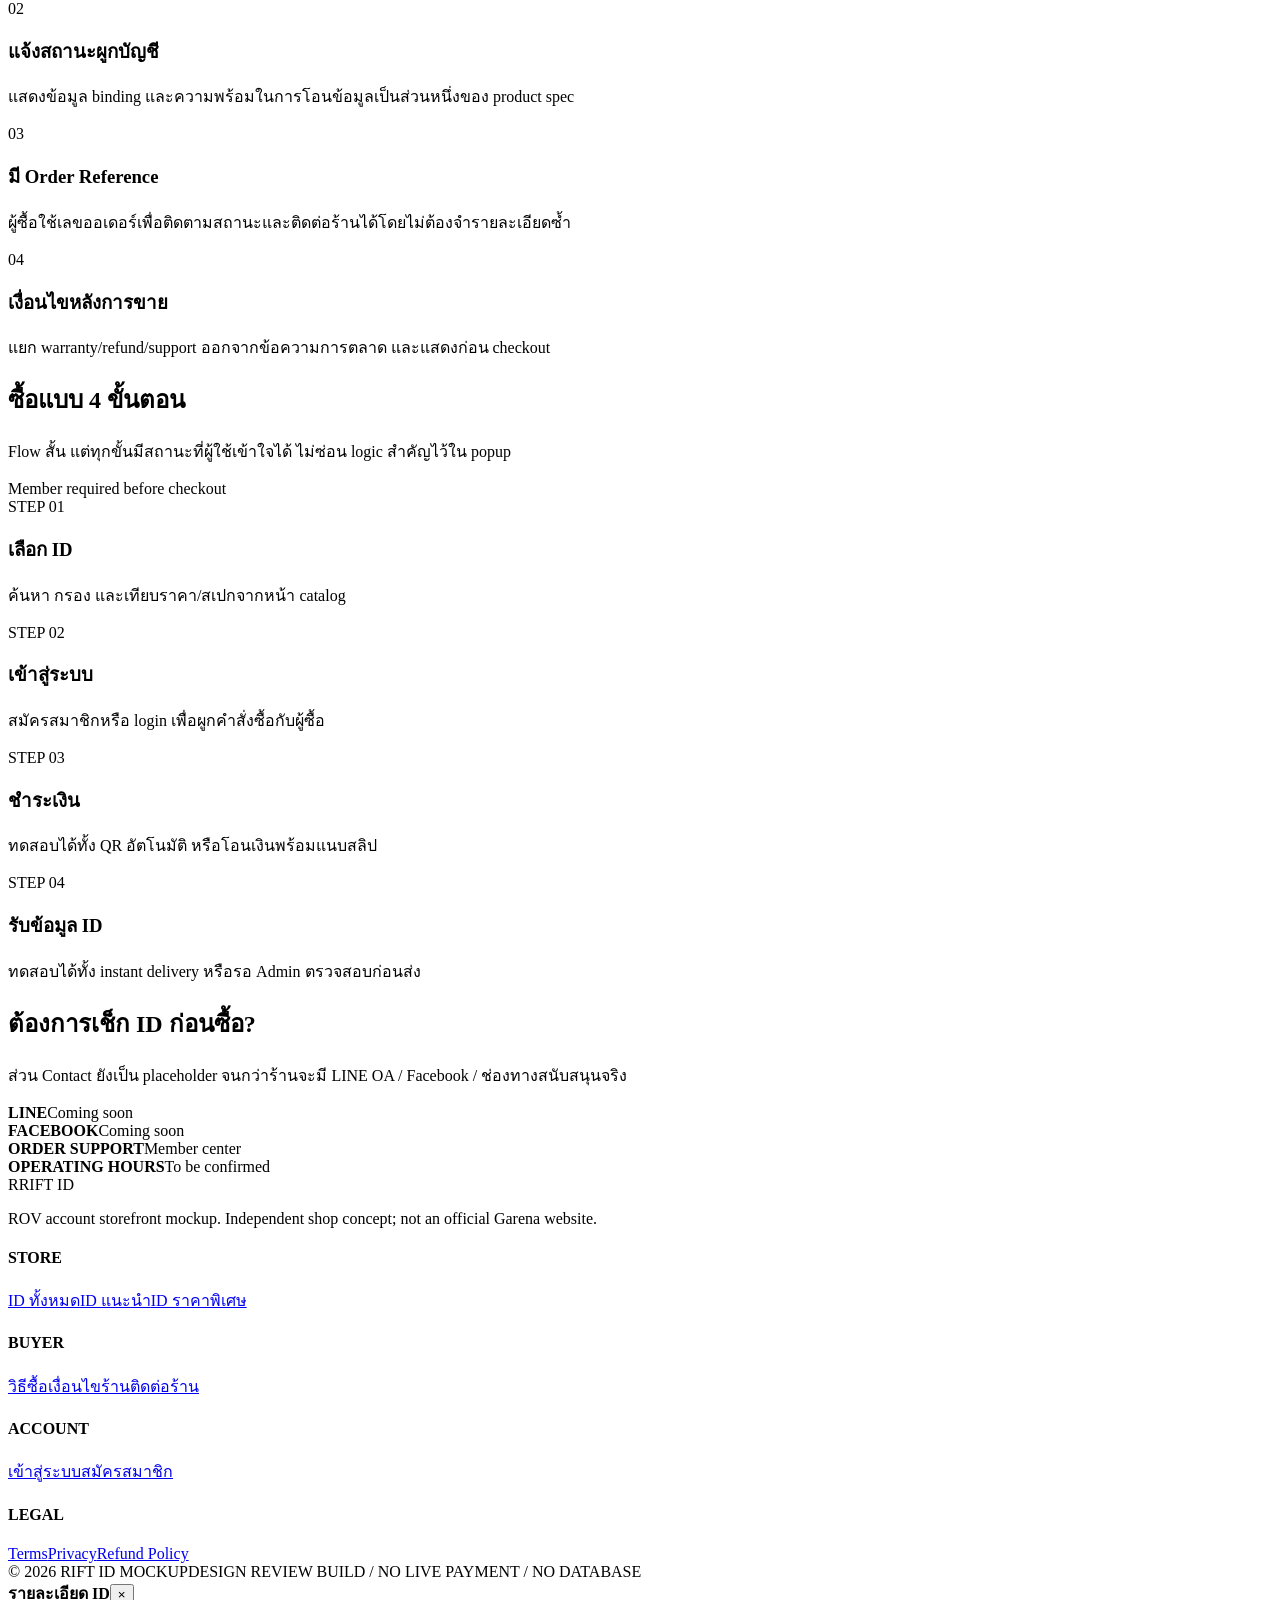
==== commit 6c414be8: "Redesign ROV ID storefront with engineering editorial system" ====
--- a/index.html
+++ b/index.html
@@ -3,46 +3,143 @@
 <head>
   <meta charset="utf-8" />
   <meta name="viewport" content="width=device-width, initial-scale=1" />
-  <meta name="theme-color" content="#071018" />
-  <title>RIFT ID — ROV ID Store Mockup</title>
-  <meta name="description" content="Mockup ร้านขาย ID ROV แบบร้านถือสต๊อกเอง รองรับสมาชิก การค้นหา การชำระเงิน และการส่งมอบ 2 รูปแบบ" />
+  <meta name="theme-color" content="#0a0a0a" />
+  <title>RIFT ID — ROV Account Store</title>
+  <meta name="description" content="ROV account storefront mockup — engineered editorial direction." />
   <link rel="preconnect" href="https://fonts.googleapis.com">
   <link rel="preconnect" href="https://fonts.gstatic.com" crossorigin>
-  <link href="https://fonts.googleapis.com/css2?family=Kanit:wght@300;400;500;600;700&family=Manrope:wght@500;600;700;800&display=swap" rel="stylesheet">
-  <style>
-    :root {--bg:#071018;--bg2:#0b151f;--card:#0f1d29;--card2:#122331;--line:rgba(255,255,255,.08);--text:#f6f9fc;--muted:#93a4b3;--gold:#f2c166;--cyan:#5ce1e6;--green:#63e6a6;--red:#ff6b6b;--shadow:0 22px 70px rgba(0,0,0,.35);--r:22px}
-    *{box-sizing:border-box} html{scroll-behavior:smooth} body{margin:0;font-family:Kanit,system-ui,sans-serif;background:radial-gradient(circle at 10% 0%,rgba(92,225,230,.08),transparent 30%),radial-gradient(circle at 90% 15%,rgba(242,193,102,.09),transparent 26%),var(--bg);color:var(--text)} button,input,select{font:inherit} button{cursor:pointer} a{color:inherit;text-decoration:none}.shell{max-width:1260px;margin:auto;padding:0 22px}.topnote{background:#f2c166;color:#0a1016;font-size:13px;text-align:center;padding:7px 12px;font-weight:600}
-    header{position:sticky;top:0;z-index:40;background:rgba(7,16,24,.86);backdrop-filter:blur(18px);border-bottom:1px solid var(--line)}.nav{height:74px;display:flex;align-items:center;gap:24px}.brand{display:flex;align-items:center;gap:11px;font-family:Manrope;font-weight:800;letter-spacing:.5px}.mark{width:38px;height:38px;border-radius:12px;background:linear-gradient(135deg,var(--cyan),var(--gold));position:relative;box-shadow:0 0 30px rgba(92,225,230,.2)}.mark:after{content:"R";position:absolute;inset:0;display:grid;place-items:center;color:#071018;font-size:20px}.navlinks{display:flex;gap:22px;color:#b8c5cf;font-size:14px;margin-left:20px}.navlinks a:hover{color:#fff}.navspacer{flex:1}.iconbtn,.btn{border:1px solid var(--line);background:rgba(255,255,255,.04);color:#fff;border-radius:13px;padding:10px 15px}.btn.primary{background:linear-gradient(135deg,#46d8dc,#8df4e5);border:0;color:#061114;font-weight:700}.btn.gold{background:linear-gradient(135deg,#f0ba55,#f4d792);border:0;color:#111}.btn.sm{padding:8px 11px;font-size:13px}.badge{display:inline-flex;align-items:center;gap:6px;border:1px solid var(--line);background:rgba(255,255,255,.04);border-radius:999px;padding:6px 10px;font-size:12px;color:#c9d4dc}
-    .hero{padding:54px 0 26px}.heroGrid{display:grid;grid-template-columns:1.1fr .9fr;gap:34px;align-items:center}.eyebrow{color:var(--cyan);font-size:14px;font-weight:600;letter-spacing:.4px}.hero h1{font-family:Manrope,Kanit;font-size:58px;line-height:1.02;margin:12px 0 16px;letter-spacing:-2px}.hero h1 span{background:linear-gradient(90deg,var(--gold),#fff0c6);-webkit-background-clip:text;color:transparent}.hero p{color:#aab9c4;font-size:18px;line-height:1.7;max-width:650px}.heroBtns{display:flex;gap:12px;margin-top:25px;flex-wrap:wrap}.trustrow{display:flex;gap:20px;margin-top:28px;flex-wrap:wrap}.trust{display:flex;align-items:center;gap:9px;color:#cbd6dd;font-size:13px}.tick{width:25px;height:25px;border-radius:50%;display:grid;place-items:center;background:rgba(99,230,166,.12);color:var(--green)}
-    .heroCard{height:430px;border:1px solid var(--line);border-radius:32px;background:linear-gradient(160deg,#102839,#0d1720 55%,#18200f);position:relative;overflow:hidden;box-shadow:var(--shadow)}.orb{position:absolute;border-radius:50%;filter:blur(2px)}.orb.a{width:270px;height:270px;background:radial-gradient(circle at 30% 30%,#5ce1e6,transparent 62%);opacity:.26;right:-70px;top:-50px}.orb.b{width:300px;height:300px;background:radial-gradient(circle at 40% 40%,#f2c166,transparent 60%);opacity:.21;left:-100px;bottom:-130px}.mockshot{position:absolute;inset:44px 34px 34px;border-radius:22px;background:linear-gradient(145deg,#152d3d,#0c151e);border:1px solid rgba(255,255,255,.1);padding:20px;transform:rotate(2deg)}.mockhead{display:flex;justify-content:space-between;align-items:center}.avatar{width:62px;height:62px;border-radius:18px;background:linear-gradient(135deg,#6de3e7,#d3f59f 55%,#f2c166);box-shadow:0 14px 34px rgba(0,0,0,.4)}.bigstat{font-family:Manrope;font-size:46px;font-weight:800;margin-top:52px}.miniStats{display:grid;grid-template-columns:repeat(3,1fr);gap:10px;margin-top:20px}.mini{padding:13px;border-radius:14px;background:rgba(255,255,255,.05);border:1px solid var(--line)}.mini b{display:block;font-family:Manrope;font-size:20px}.mini span{font-size:11px;color:var(--muted)}
-    .demoPanel{margin:20px 0 34px;border:1px solid rgba(92,225,230,.17);background:linear-gradient(120deg,rgba(92,225,230,.06),rgba(242,193,102,.04));border-radius:20px;padding:18px 20px;display:grid;grid-template-columns:auto 1fr 1fr;gap:18px;align-items:center}.demoTitle b{display:block}.demoTitle span{font-size:12px;color:var(--muted)}.seg{display:flex;border:1px solid var(--line);padding:4px;border-radius:12px;background:#08131c}.seg button{flex:1;border:0;background:transparent;color:#8fa0ac;border-radius:9px;padding:8px 9px;font-size:12px}.seg button.active{background:#17313c;color:#fff;box-shadow:inset 0 0 0 1px rgba(92,225,230,.16)}
-    .section{padding:30px 0 54px}.sectionhead{display:flex;align-items:end;justify-content:space-between;gap:20px;margin-bottom:18px}.sectionhead h2{font-size:30px;margin:0 0 4px}.sectionhead p{margin:0;color:var(--muted)}.toolbar{display:grid;grid-template-columns:1.5fr repeat(3,.7fr) .55fr;gap:10px;margin:18px 0}.field{border:1px solid var(--line);background:#0c1923;color:#dce6eb;border-radius:13px;padding:12px 13px;min-width:0}.field::placeholder{color:#6f818f}.filterbtn{display:none}.catalogLayout{display:grid;grid-template-columns:250px 1fr;gap:20px}.filters{border:1px solid var(--line);background:#0a151e;border-radius:18px;padding:18px;height:max-content;position:sticky;top:96px}.filters h3{font-size:15px;margin:0 0 16px}.filterGroup{border-top:1px solid var(--line);padding:15px 0}.filterGroup:first-of-type{border-top:0;padding-top:0}.filterGroup label{display:flex;gap:9px;color:#b8c6cf;font-size:13px;margin:9px 0}.filterGroup input[type=checkbox]{accent-color:#52dfe3}.rangeRow{display:flex;gap:8px}.rangeRow input{width:50%;padding:8px;border-radius:9px;border:1px solid var(--line);background:#09131b;color:#fff}
-    .resultMeta{display:flex;justify-content:space-between;align-items:center;margin-bottom:12px;color:#95a6b2;font-size:13px}.products{display:grid;grid-template-columns:repeat(3,1fr);gap:15px}.product{background:linear-gradient(160deg,#10202c,#0b151e);border:1px solid var(--line);border-radius:18px;overflow:hidden;transition:.22s;position:relative}.product:hover{transform:translateY(-4px);border-color:rgba(92,225,230,.24);box-shadow:0 20px 50px rgba(0,0,0,.28)}.visual{height:170px;padding:15px;position:relative;overflow:hidden}.visual:before{content:"";position:absolute;inset:0;background:radial-gradient(circle at 70% 20%,var(--v1),transparent 37%),radial-gradient(circle at 20% 80%,var(--v2),transparent 43%),linear-gradient(145deg,#152d3e,#0a1218)}.vid{position:relative;z-index:1;font-family:Manrope;font-size:12px;font-weight:800;letter-spacing:1px}.skinbubble{position:absolute;z-index:1;right:15px;bottom:13px;text-align:right}.skinbubble strong{font-family:Manrope;font-size:38px;line-height:1;display:block}.skinbubble span{font-size:10px;color:#c7d6df}.state{position:absolute;z-index:2;left:13px;bottom:13px;background:rgba(4,12,18,.72);border:1px solid rgba(255,255,255,.09);border-radius:999px;padding:5px 8px;font-size:10px}.state.sold{color:#ffb0b0}.productBody{padding:15px}.pTop{display:flex;justify-content:space-between;gap:8px}.pTop h3{margin:0;font-size:16px}.price{font-family:Manrope;font-weight:800;color:#ffe0a7;white-space:nowrap}.tags{display:flex;gap:6px;flex-wrap:wrap;margin:10px 0}.tag{font-size:10px;background:rgba(255,255,255,.05);border:1px solid var(--line);border-radius:999px;padding:4px 7px;color:#bdcad2}.stats{display:grid;grid-template-columns:repeat(3,1fr);gap:6px;margin:12px 0}.stat{background:#0a141c;border-radius:10px;padding:8px}.stat b{font-family:Manrope;font-size:13px;display:block}.stat small{font-size:9px;color:#738796}.cardActions{display:flex;gap:8px}.cardActions .btn{flex:1;padding:9px 8px;font-size:12px}.features{display:grid;grid-template-columns:repeat(4,1fr);gap:14px}.feature{border:1px solid var(--line);border-radius:18px;background:#0b1720;padding:20px}.ficon{font-size:24px}.feature h3{margin:10px 0 5px;font-size:16px}.feature p{font-size:13px;color:var(--muted);line-height:1.6;margin:0}.how{display:grid;grid-template-columns:repeat(4,1fr);gap:14px}.step{border-top:1px solid var(--line);padding-top:16px}.stepNo{font-family:Manrope;color:var(--cyan);font-size:12px}.step h3{margin:7px 0}.step p{font-size:13px;color:var(--muted);line-height:1.6}
-    .contact{display:grid;grid-template-columns:1fr 1fr;gap:18px;border:1px solid var(--line);background:linear-gradient(135deg,#0c1f2b,#111a1e);border-radius:24px;padding:28px}.contact h2{margin-top:0}.contact p{color:var(--muted)}.contactCards{display:grid;grid-template-columns:1fr 1fr;gap:10px}.contactCard{padding:16px;border:1px solid var(--line);background:rgba(255,255,255,.035);border-radius:14px}.contactCard b{display:block}.contactCard span{font-size:12px;color:var(--muted)}footer{border-top:1px solid var(--line);padding:30px 0;color:#718491;font-size:12px;margin-top:28px}.foot{display:flex;justify-content:space-between;gap:18px;flex-wrap:wrap}
-    .modal{position:fixed;inset:0;z-index:80;background:rgba(0,0,0,.72);display:none;align-items:center;justify-content:center;padding:18px}.modal.open{display:flex}.modalBox{width:min(900px,100%);max-height:90vh;overflow:auto;background:#0c1821;border:1px solid rgba(255,255,255,.1);border-radius:22px;box-shadow:0 30px 90px rgba(0,0,0,.5)}.modalHead{display:flex;justify-content:space-between;align-items:center;padding:17px 20px;border-bottom:1px solid var(--line);position:sticky;top:0;background:#0c1821;z-index:4}.close{border:0;background:#152630;color:#fff;width:34px;height:34px;border-radius:10px}.detail{display:grid;grid-template-columns:1fr 1fr}.detailVisual{min-height:420px;background:radial-gradient(circle at 75% 15%,var(--dv1),transparent 34%),radial-gradient(circle at 15% 85%,var(--dv2),transparent 43%),linear-gradient(145deg,#193244,#0b141d);padding:26px;display:flex;align-items:end}.detailHero{font-family:Manrope;font-size:74px;font-weight:800}.detailInfo{padding:26px}.detailInfo h2{font-size:28px;margin:6px 0}.detailInfo .priceBig{font-family:Manrope;font-size:28px;color:#ffe2a9;font-weight:800}.detailStats{display:grid;grid-template-columns:repeat(2,1fr);gap:8px;margin:18px 0}.detailStat{padding:12px;border-radius:12px;background:#09131b;border:1px solid var(--line)}.detailStat b{display:block}.detailStat span{font-size:11px;color:var(--muted)}.notice{padding:12px 14px;border-radius:12px;background:rgba(242,193,102,.08);border:1px solid rgba(242,193,102,.15);font-size:12px;color:#e7d4af;line-height:1.6}.authBox{width:min(430px,100%)}.authBody{padding:22px}.authBody h2{margin:0}.authBody p{color:var(--muted);font-size:13px}.authBody input{width:100%;margin:6px 0;padding:12px 13px;border-radius:11px;border:1px solid var(--line);background:#08131b;color:#fff}.authSwitch{display:flex;padding:4px;background:#071119;border:1px solid var(--line);border-radius:12px;margin:18px 0}.authSwitch button{flex:1;border:0;background:transparent;color:#7f929f;padding:9px;border-radius:9px}.authSwitch button.active{background:#142832;color:#fff}.authBody .btn{width:100%;margin-top:10px;padding:12px}.tiny{font-size:10px;color:#647784;text-align:center;margin-top:12px}.checkout{padding:22px;display:grid;grid-template-columns:1fr .85fr;gap:18px}.checkoutCard{border:1px solid var(--line);border-radius:16px;padding:17px;background:#09141c}.checkoutCard h3{margin-top:0}.flowChoice{display:flex;gap:8px;margin:10px 0 15px}.flowPill{font-size:11px;padding:6px 9px;border-radius:999px;background:rgba(92,225,230,.08);border:1px solid rgba(92,225,230,.14);color:#b8f3f5}.timeline{margin:14px 0}.tl{display:flex;gap:10px;margin:12px 0;color:#b8c7d0;font-size:12px}.dot{width:21px;height:21px;border-radius:50%;background:#17313c;display:grid;place-items:center;color:var(--cyan);font-size:10px;flex:0 0 auto}.qr{width:150px;height:150px;margin:14px auto;background:repeating-conic-gradient(#0b141b 0 25%,#f3f6f7 0 50%) 50%/18px 18px;border:10px solid #fff;border-radius:8px}.summaryLine{display:flex;justify-content:space-between;margin:10px 0;color:#aab9c3}.summaryLine.total{font-size:20px;color:#fff;border-top:1px solid var(--line);padding-top:13px}.toast{position:fixed;right:20px;bottom:20px;z-index:100;background:#122630;border:1px solid rgba(92,225,230,.18);border-radius:14px;padding:13px 16px;box-shadow:var(--shadow);transform:translateY(120px);transition:.25s}.toast.show{transform:translateY(0)}.mobileFilter{display:none}
-    @media(max-width:1020px){.products{grid-template-columns:repeat(2,1fr)}.hero h1{font-size:46px}.features,.how{grid-template-columns:repeat(2,1fr)}.toolbar{grid-template-columns:1.4fr repeat(2,.7fr)}.toolbar select:nth-of-type(3){display:none}}@media(max-width:760px){.shell{padding:0 14px}.navlinks{display:none}.nav{height:64px}.hero{padding-top:30px}.heroGrid{grid-template-columns:1fr}.hero h1{font-size:39px}.hero p{font-size:15px}.heroCard{height:330px}.mockshot{inset:28px 22px 22px}.bigstat{margin-top:35px;font-size:38px}.demoPanel{grid-template-columns:1fr;gap:10px}.catalogLayout{grid-template-columns:1fr}.filters{display:none}.filterbtn{display:block}.products{grid-template-columns:1fr 1fr;gap:10px}.visual{height:145px}.productBody{padding:12px}.pTop{display:block}.price{margin-top:3px}.stats{grid-template-columns:repeat(3,1fr)}.features,.how{grid-template-columns:1fr 1fr}.contact{grid-template-columns:1fr;padding:20px}.detail{grid-template-columns:1fr}.detailVisual{min-height:250px}.detailHero{font-size:54px}.checkout{grid-template-columns:1fr}.toolbar{grid-template-columns:1fr 1fr}.toolbar input{grid-column:1/-1}.toolbar select:nth-of-type(2){display:none}.mobileFilter.open{display:block;position:fixed;inset:0;z-index:70;background:#08131b;padding:22px;overflow:auto}.mobileFilter .filters{display:block;position:static}.sectionhead{align-items:start}.sectionhead .badge{display:none}}@media(max-width:470px){.products{grid-template-columns:1fr}.features,.how{grid-template-columns:1fr}.hero h1{font-size:34px}.contactCards{grid-template-columns:1fr}.nav .badge{display:none}.skinbubble strong{font-size:34px}}
-  </style>
+  <link href="https://fonts.googleapis.com/css2?family=Inter:wght@400;600;700;800&family=Noto+Sans+Thai:wght@400;600;700&display=swap" rel="stylesheet">
+  <link rel="stylesheet" href="styles.css">
+
 </head>
 <body>
-<div class="topnote">เว็บไซต์ต้นแบบเพื่อทดสอบ UX/UI — ยังไม่เชื่อมฐานข้อมูลและระบบชำระเงินจริง</div>
-<header><div class="shell nav"><a class="brand" href="#top"><span class="mark"></span><span>RIFT ID</span></a><nav class="navlinks"><a href="#catalog">เลือกไอดี</a><a href="#how">วิธีซื้อ</a><a href="#trust">ความมั่นใจ</a><a href="#contact">ติดต่อ</a></nav><div class="navspacer"></div><span class="badge">● Stock Demo 100 IDs</span><button class="iconbtn" id="authBtn">เข้าสู่ระบบ</button></div></header>
-<main id="top"><section class="hero"><div class="shell heroGrid"><div><div class="eyebrow">ROV ID STORE · CURATED STOCK</div><h1>เลือกไอดีที่ใช่<br><span>เห็นสเปกก่อนซื้อ</span></h1><p>ร้านถือสต๊อกเองทุกไอดี ค้นหาจากงบ แรงค์ จำนวนฮีโร่ สกิน และคอลเลกชันเด่นได้ทันที พร้อมระบบสมาชิกและขั้นตอนซื้อที่ออกแบบให้สั้นที่สุด</p><div class="heroBtns"><a class="btn primary" href="#catalog">เลือกไอดีตอนนี้</a><button class="btn" id="openAuthHero">สมัครสมาชิก</button></div><div class="trustrow"><div class="trust"><span class="tick">✓</span>ตรวจสอบก่อนลงขาย</div><div class="trust"><span class="tick">✓</span>สถานะสต๊อกชัดเจน</div><div class="trust"><span class="tick">✓</span>มีประวัติคำสั่งซื้อ</div></div></div><div class="heroCard"><div class="orb a"></div><div class="orb b"></div><div class="mockshot"><div class="mockhead"><div><div class="badge">ID #R094</div><div class="bigstat">Premium ID</div></div><div class="avatar"></div></div><div class="miniStats"><div class="mini"><b>126</b><span>Heroes</span></div><div class="mini"><b>428</b><span>Skins</span></div><div class="mini"><b>54.8%</b><span>Win rate</span></div></div></div></div></div></section>
-<div class="shell"><div class="demoPanel"><div class="demoTitle"><b>Demo Controls</b><span>สลับ Flow เพื่อให้ลูกค้าเลือกแบบที่จะใช้จริง</span></div><div><div class="badge" style="margin-bottom:7px">PAYMENT FLOW</div><div class="seg" id="paySeg"><button data-value="auto" class="active">Auto QR</button><button data-value="manual">โอน + แจ้งสลิป</button></div></div><div><div class="badge" style="margin-bottom:7px">DELIVERY FLOW</div><div class="seg" id="deliverSeg"><button data-value="instant" class="active">รับ ID ทันที</button><button data-value="admin">Admin ตรวจแล้วส่ง</button></div></div></div></div>
-<section class="section" id="catalog"><div class="shell"><div class="sectionhead"><div><h2>เลือก ID ROV</h2><p>ตัวอย่างข้อมูล 100 ไอดี รองรับ Search / Filter / Sort</p></div><span class="badge">อัปเดตสต๊อกล่าสุด · Demo</span></div><div class="toolbar"><input class="field" id="search" placeholder="ค้นหา ID, Collection, Skin..."/><select class="field" id="rank"><option value="">ทุกแรงค์</option><option>Conqueror</option><option>Master</option><option>Veteran</option><option>Diamond</option></select><select class="field" id="sort"><option value="featured">แนะนำ</option><option value="price-asc">ราคาต่ำ → สูง</option><option value="price-desc">ราคาสูง → ต่ำ</option><option value="skins-desc">สกินเยอะสุด</option></select><select class="field"><option>ทุกสถานะ</option><option>พร้อมขาย</option><option>ขายแล้ว</option></select><button class="btn filterbtn" id="filterBtn">ตัวกรอง</button></div><div class="catalogLayout"><aside class="filters"><h3>ตัวกรองละเอียด</h3><div class="filterGroup"><div style="font-size:12px;color:#7f93a0;margin-bottom:7px">ช่วงราคา</div><div class="rangeRow"><input id="minPrice" placeholder="ต่ำสุด"><input id="maxPrice" placeholder="สูงสุด"></div></div><div class="filterGroup"><div style="font-size:12px;color:#7f93a0">จำนวนสกิน</div><label><input type="checkbox" class="skinFilter" value="100"> 100+ Skins</label><label><input type="checkbox" class="skinFilter" value="200"> 200+ Skins</label><label><input type="checkbox" class="skinFilter" value="300"> 300+ Skins</label></div><div class="filterGroup"><div style="font-size:12px;color:#7f93a0">Collection</div><label><input type="checkbox" class="collectionFilter" value="SNK"> SNK</label><label><input type="checkbox" class="collectionFilter" value="Anime"> Anime Collab</label><label><input type="checkbox" class="collectionFilter" value="Limited"> Limited</label><label><input type="checkbox" class="collectionFilter" value="Prestige"> Prestige</label></div><button class="btn sm" id="clearFilters" style="width:100%">ล้างตัวกรอง</button></aside><div><div class="resultMeta"><span id="resultCount">แสดง 0 รายการ</span><span>กดสินค้าเพื่อดูรายละเอียด</span></div><div class="products" id="products"></div><div style="text-align:center;margin-top:18px"><button class="btn" id="loadMore">โหลดเพิ่ม</button></div></div></div></div></section>
-<section class="section" id="trust"><div class="shell"><div class="sectionhead"><div><h2>ซื้อ ID ต้องดูอะไรบ้าง</h2><p>วาง Trust Signal ไว้ก่อน Checkout ไม่ซ่อนใน Footer</p></div></div><div class="features"><div class="feature"><div class="ficon">✓</div><h3>ตรวจสต๊อกก่อนขาย</h3><p>ทุกไอดีมีสถานะ พร้อมขาย / จอง / ขายแล้ว และปิดปุ่มซื้ออัตโนมัติเมื่อไม่พร้อมขาย</p></div><div class="feature"><div class="ficon">◈</div><h3>ดูสเปกละเอียด</h3><p>สรุป Hero, Skin, Rank, Rune, Win rate และ Collection สำคัญบน Card และหน้ารายละเอียด</p></div><div class="feature"><div class="ficon">⌁</div><h3>ประวัติคำสั่งซื้อ</h3><p>สมาชิกกลับมาเช็กสถานะ Order และข้อมูลการส่งมอบย้อนหลังได้จากบัญชีของตัวเอง</p></div><div class="feature"><div class="ficon">◎</div><h3>ช่องทางช่วยเหลือ</h3><p>เตรียม Contact Center ไว้ก่อน เชื่อม LINE OA / Facebook / เบอร์จริงใน Phase Production</p></div></div></div></section>
-<section class="section" id="how"><div class="shell"><div class="sectionhead"><div><h2>Flow การซื้อ</h2><p id="flowCaption">โหมดปัจจุบัน: Auto QR + รับ ID ทันที</p></div></div><div class="how" id="howSteps"></div></div></section>
-<section class="section" id="contact"><div class="shell"><div class="contact"><div><span class="badge">CONTACT · PLACEHOLDER</span><h2>มีไอดีในใจ แต่ยังเลือกไม่ได้?</h2><p>ให้ทีมงานช่วยหาไอดีตามงบ สกินที่ต้องการ หรือ Collection ที่กำลังตามหาได้ ช่องทางจริงจะเชื่อมหลังบอสและลูกค้าล็อก Branding/LINE OA</p><button class="btn primary" onclick="showToast('Demo Contact: ยังไม่เชื่อม LINE OA')">คุยกับทีมงาน</button></div><div class="contactCards"><div class="contactCard"><b>LINE Official</b><span>@yourshop · Coming soon</span></div><div class="contactCard"><b>Facebook</b><span>ROV ID Store · Placeholder</span></div><div class="contactCard"><b>เวลาบริการ</b><span>09:00–24:00</span></div><div class="contactCard"><b>Order Support</b><span>ตรวจสอบผ่านเลขคำสั่งซื้อ</span></div></div></div></div></section></main><footer><div class="shell foot"><span>© 2026 RIFT ID — UX/UI Mockup</span><span>Demo only · No real payment · No database connected</span></div></footer>
-<div class="mobileFilter" id="mobileFilter"><div style="display:flex;justify-content:space-between;align-items:center;margin-bottom:12px"><b>ตัวกรอง</b><button class="close" id="closeFilter">×</button></div><div class="filters" id="mobileFilterInner"></div></div><div class="modal" id="productModal"><div class="modalBox"><div class="modalHead"><b>รายละเอียด ID</b><button class="close" data-close="productModal">×</button></div><div class="detail" id="detailContent"></div></div></div><div class="modal" id="authModal"><div class="modalBox authBox"><div class="modalHead"><b>บัญชีสมาชิก</b><button class="close" data-close="authModal">×</button></div><div class="authBody"><div class="authSwitch"><button class="active">เข้าสู่ระบบ</button><button>สมัครสมาชิก</button></div><h2>เข้าสู่ RIFT ID</h2><p>Mockup นี้จำลองเงื่อนไข “ต้องเป็นสมาชิกก่อนซื้อ”</p><input placeholder="อีเมลหรือเบอร์โทร"><input type="password" placeholder="รหัสผ่าน"><button class="btn primary" id="demoLogin">เข้าสู่ระบบ Demo</button><div class="tiny">ยังไม่มีการบันทึกข้อมูลจริงใน Mockup</div></div></div></div><div class="modal" id="checkoutModal"><div class="modalBox"><div class="modalHead"><b>Checkout Demo</b><button class="close" data-close="checkoutModal">×</button></div><div class="checkout" id="checkoutContent"></div></div></div><div class="toast" id="toast"></div>
-<script>
-const colors=[['#5ce1e6','#f2c166'],['#ab79ff','#5ce1e6'],['#ff7aa8','#f2c166'],['#63e6a6','#58a6ff'],['#ff8b68','#9b7bff'],['#f3d35f','#45d1d8']],collections=['SNK','Anime','Limited','Prestige','Miracle','Eternal','Dragon Legacy','Cyber','Seasonal'],ranks=['Conqueror','Master','Veteran','Diamond'];
-const products=Array.from({length:100},(_,i)=>{const c=colors[i%colors.length],skins=82+((i*37)%410),heroes=78+((i*11)%51),price=390+((i*173)%4660),sold=i%13===0;return{id:`R${String(i+1).padStart(3,'0')}`,name:`ROV ID ${String(i+1).padStart(3,'0')}`,skins,heroes,price,rank:ranks[i%4],win:(49+((i*17)%120)/10).toFixed(1),collection:collections[i%collections.length],collection2:collections[(i+3)%collections.length],sold,c1:c[0],c2:c[1],rune:i%4===0?'ครบ':'พร้อมเล่น'}});let visible=12,selected=null,isLogged=false,payment='auto',delivery='instant';const $=q=>document.querySelector(q),$$=q=>[...document.querySelectorAll(q)];
-function money(n){return n.toLocaleString('th-TH')+' ฿'}function filtered(){let arr=[...products],q=$('#search').value.trim().toLowerCase(),r=$('#rank').value,min=+$('#minPrice').value||0,max=+$('#maxPrice').value||999999,sf=$$('.skinFilter:checked').map(x=>+x.value),cf=$$('.collectionFilter:checked').map(x=>x.value);if(q)arr=arr.filter(p=>(p.id+p.name+p.collection+p.collection2).toLowerCase().includes(q));if(r)arr=arr.filter(p=>p.rank===r);arr=arr.filter(p=>p.price>=min&&p.price<=max);if(sf.length)arr=arr.filter(p=>p.skins>=Math.max(...sf));if(cf.length)arr=arr.filter(p=>cf.includes(p.collection)||cf.includes(p.collection2));switch($('#sort').value){case'price-asc':arr.sort((a,b)=>a.price-b.price);break;case'price-desc':arr.sort((a,b)=>b.price-a.price);break;case'skins-desc':arr.sort((a,b)=>b.skins-a.skins);break;default:arr.sort((a,b)=>a.sold-b.sold||b.skins-a.skins)}return arr}
-function render(){const arr=filtered();$('#resultCount').textContent=`พบ ${arr.length} รายการ · แสดง ${Math.min(visible,arr.length)}`;$('#products').innerHTML=arr.slice(0,visible).map(p=>`<article class="product"><div class="visual" style="--v1:${p.c1};--v2:${p.c2}"><div class="vid">#${p.id}</div><div class="state ${p.sold?'sold':''}">${p.sold?'ขายแล้ว':'พร้อมขาย'}</div><div class="skinbubble"><strong>${p.skins}</strong><span>SKINS</span></div></div><div class="productBody"><div class="pTop"><h3>${p.name}</h3><div class="price">${money(p.price)}</div></div><div class="tags"><span class="tag">${p.rank}</span><span class="tag">${p.collection}</span><span class="tag">${p.collection2}</span></div><div class="stats"><div class="stat"><b>${p.heroes}</b><small>HEROES</small></div><div class="stat"><b>${p.win}%</b><small>WIN RATE</small></div><div class="stat"><b>${p.rune}</b><small>RUNE</small></div></div><div class="cardActions"><button class="btn" onclick="openProduct('${p.id}')">ดูรายละเอียด</button><button class="btn primary" ${p.sold?'disabled style="opacity:.35"':''} onclick="buy('${p.id}')">ซื้อ</button></div></div></article>`).join('');$('#loadMore').style.display=visible>=arr.length?'none':'inline-block'}
-function openProduct(id){selected=products.find(p=>p.id===id);const p=selected;$('#detailContent').innerHTML=`<div class="detailVisual" style="--dv1:${p.c1};--dv2:${p.c2}"><div><span class="badge">#${p.id} · ${p.rank}</span><div class="detailHero">${p.skins}</div><div style="color:#cbd7de">SKINS IN ACCOUNT</div></div></div><div class="detailInfo"><span class="badge">${p.sold?'ขายแล้ว':'พร้อมขาย'}</span><h2>${p.name}</h2><div class="priceBig">${money(p.price)}</div><div class="tags"><span class="tag">${p.collection}</span><span class="tag">${p.collection2}</span><span class="tag">${p.rank}</span></div><div class="detailStats"><div class="detailStat"><b>${p.heroes} Heroes</b><span>จำนวนฮีโร่</span></div><div class="detailStat"><b>${p.skins} Skins</b><span>จำนวนสกิน</span></div><div class="detailStat"><b>${p.win}% Win rate</b><span>อัตราชนะ</span></div><div class="detailStat"><b>${p.rune}</b><span>สถานะรูน</span></div></div><div class="notice">Mockup Production ควรเพิ่ม Screenshot จริง 6–12 รูปต่อ ID, รายละเอียดการผูกบัญชี, เงื่อนไขประกัน และ Log การตรวจสต๊อกล่าสุด</div><button class="btn primary" style="width:100%;margin-top:16px" ${p.sold?'disabled':''} onclick="buy('${p.id}')">${p.sold?'สินค้านี้ขายแล้ว':'ซื้อไอดีนี้'}</button></div>`;openModal('productModal')}
-function buy(id){selected=products.find(p=>p.id===id);if(!isLogged){closeModal('productModal');openModal('authModal');showToast('ต้องเข้าสู่ระบบก่อนสั่งซื้อ');return}closeModal('productModal');renderCheckout();openModal('checkoutModal')}
-function renderCheckout(){const p=selected,payText=payment==='auto'?'PromptPay QR + ตรวจยอดอัตโนมัติ':'โอนธนาคาร + Upload Slip / Admin ตรวจ',timeline=payment==='auto'?['สร้าง Order และล็อกสต๊อก','สแกน QR ชำระเงิน','ระบบตรวจยอดอัตโนมัติ']:['สร้าง Order และล็อกสต๊อก','โอนเงินและแนบสลิป','Admin ตรวจสอบการชำระ'],delStep=delivery==='instant'?'รับข้อมูล ID ในหน้า Order':'รอ Admin ตรวจและกดส่งมอบ ID';$('#checkoutContent').innerHTML=`<div><div class="checkoutCard"><h3>วิธีชำระเงิน</h3><div class="flowChoice"><span class="flowPill">${payText}</span></div>${payment==='auto'?'<div class="qr"></div><div style="text-align:center;font-size:12px;color:#8da1ae">QR Demo · ไม่ใช่ QR ชำระเงินจริง</div>':'<div class="notice">บัญชีธนาคาร: xxx-x-xxxxx-x · ชื่อร้าน Placeholder<br>หลังโอน ให้แนบสลิปและรอเจ้าหน้าที่ตรวจสอบ</div>'}<div class="timeline">${timeline.map((x,i)=>`<div class="tl"><span class="dot">${i+1}</span><span>${x}</span></div>`).join('')}<div class="tl"><span class="dot">${timeline.length+1}</span><span>${delStep}</span></div></div></div></div><div><div class="checkoutCard"><h3>สรุปคำสั่งซื้อ</h3><div class="summaryLine"><span>${p.name}</span><span>#${p.id}</span></div><div class="summaryLine"><span>${p.skins} Skins · ${p.heroes} Heroes</span><span>${p.rank}</span></div><div class="summaryLine"><span>Payment</span><span>${payment==='auto'?'Auto QR':'Manual'}</span></div><div class="summaryLine"><span>Delivery</span><span>${delivery==='instant'?'Instant':'Admin'}</span></div><div class="summaryLine total"><b>ยอดรวม</b><b>${money(p.price)}</b></div><button class="btn gold" style="width:100%;margin-top:10px" onclick="showToast('Demo Checkout สำเร็จ — ยังไม่มี Transaction จริง')">ยืนยันคำสั่งซื้อ Demo</button></div></div>`}
-function updateFlow(){const p=payment==='auto'?'Auto QR':'โอน + แจ้งสลิป',d=delivery==='instant'?'รับ ID ทันที':'Admin ตรวจแล้วส่ง';$('#flowCaption').textContent=`โหมดปัจจุบัน: ${p} + ${d}`;const steps=['สมัคร/เข้าสู่ระบบ','เลือก ID และตรวจรายละเอียด',payment==='auto'?'สแกน QR และระบบตรวจยอด':'โอนเงิน แนบสลิป และรอตรวจ',delivery==='instant'?'รับ ID ในหน้า Order ทันที':'Admin ตรวจ Order แล้วส่ง ID'];$('#howSteps').innerHTML=steps.map((x,i)=>`<div class="step"><div class="stepNo">0${i+1}</div><h3>${x}</h3><p>${['สมาชิกเก็บประวัติคำสั่งซื้อและสถานะการส่งมอบ','ดู Screenshot / Skin / Hero / Rank / Warranty ก่อนชำระ','ล็อกสต๊อกระหว่างทำรายการ เพื่อลดการซื้อชนกัน','มี Order Log และช่องทาง Support หลังส่งมอบ'][i]}</p></div>`).join('')}
-function openModal(id){$('#'+id).classList.add('open')}function closeModal(id){$('#'+id).classList.remove('open')}function showToast(t){const el=$('#toast');el.textContent=t;el.classList.add('show');setTimeout(()=>el.classList.remove('show'),2600)}function setSeg(root,val){root.querySelectorAll('button').forEach(b=>b.classList.toggle('active',b.dataset.value===val))}
-$('#paySeg').onclick=e=>{if(!e.target.dataset.value)return;payment=e.target.dataset.value;setSeg($('#paySeg'),payment);updateFlow();showToast('เปลี่ยน Payment Flow แล้ว')};$('#deliverSeg').onclick=e=>{if(!e.target.dataset.value)return;delivery=e.target.dataset.value;setSeg($('#deliverSeg'),delivery);updateFlow();showToast('เปลี่ยน Delivery Flow แล้ว')};['search','rank','sort','minPrice','maxPrice'].forEach(id=>$('#'+id).addEventListener(id==='search'||id.includes('Price')?'input':'change',()=>{visible=12;render()}));$$('.skinFilter,.collectionFilter').forEach(x=>x.addEventListener('change',()=>{visible=12;render()}));$('#clearFilters').onclick=()=>{$('#search').value='';$('#rank').value='';$('#minPrice').value='';$('#maxPrice').value='';$$('.skinFilter,.collectionFilter').forEach(x=>x.checked=false);visible=12;render()};$('#loadMore').onclick=()=>{visible+=12;render()};$('#authBtn').onclick=()=>openModal('authModal');$('#openAuthHero').onclick=()=>openModal('authModal');$('#demoLogin').onclick=()=>{isLogged=true;$('#authBtn').textContent='บัญชีของฉัน';closeModal('authModal');showToast('เข้าสู่ระบบ Demo แล้ว');if(selected)buy(selected.id)};$$('[data-close]').forEach(b=>b.onclick=()=>closeModal(b.dataset.close));$$('.modal').forEach(m=>m.addEventListener('click',e=>{if(e.target===m)closeModal(m.id)}));$('#filterBtn').onclick=()=>$('#mobileFilter').classList.add('open');$('#closeFilter').onclick=()=>$('#mobileFilter').classList.remove('open');updateFlow();render();
-</script>
-</body></html>+  <div class="utility">
+    <div class="wrap"><span>ROV ACCOUNT STORE — MOCKUP</span><button onclick="openAuth('login')">เข้าสู่ระบบ</button><button onclick="openAuth('register')">สมัครสมาชิก</button></div>
+  </div>
+
+  <header class="nav">
+    <div class="wrap">
+      <button class="hamb" aria-label="เมนู">☰</button>
+      <a class="brand" href="#top"><span class="brand-mark">R</span><span>RIFT ID<small>ROV ACCOUNT STORE</small></span></a>
+      <nav class="navlinks" aria-label="เมนูหลัก"><a href="#catalog">ไอดีทั้งหมด</a><a href="#trust">รับประกัน</a><a href="#how">วิธีซื้อ</a><a href="#contact">ติดต่อ</a></nav>
+      <div class="spacer"></div>
+      <div class="nav-actions"><button class="btn on-dark" onclick="openAuth('login')">เข้าสู่ระบบ</button><a class="btn primary" href="#catalog">เลือกดูไอดี</a></div>
+    </div>
+  </header>
+
+  <main id="top">
+    <section class="hero">
+      <div class="wrap hero-grid">
+        <div>
+          <div class="hero-kicker">STOCK OWNED BY STORE / REVIEWED BEFORE LISTING</div>
+          <h1>เลือก ID จากข้อมูลจริง.<br>ไม่ต้องเดาจากคำโฆษณา.</h1>
+          <p>ดูจำนวนสกิน ฮีโร่ แรงค์ รูน สถานะผูกบัญชี และเงื่อนไขรับประกันในหน้าเดียว ก่อนตัดสินใจซื้อ</p>
+          <div class="hero-actions"><a href="#catalog" class="btn primary">ดู ID พร้อมขาย</a><a href="#how" class="btn on-dark">ดูขั้นตอนการซื้อ</a></div>
+          <div class="hero-note">Mockup สำหรับทดสอบ UX/UI — ยังไม่เชื่อมระบบชำระเงินจริง ฐานข้อมูล หรือการส่งข้อมูลบัญชีจริง</div>
+        </div>
+        <div class="hero-stage" aria-label="ตัวอย่างข้อมูลบัญชี">
+          <div class="dossier">
+            <div class="dossier-top"><div><div class="idcode">RIFT / ID-041</div><div class="edition">COLLECTOR STOCK</div></div><span class="idcode">AVAILABLE</span></div>
+            <div class="account-title"><h2>Limited Skin Collection</h2><p>ตัวอย่างการนำเสนอ ID แบบ product dossier: สเปกชัด อ่านเร็ว และไม่ใช้ visual decoration แทนข้อมูล</p></div>
+            <div class="spec-line"><div><b>168</b><span>SKINS</span></div><div><b>121</b><span>HEROES</span></div><div><b>MASTER</b><span>RANK</span></div><div><b>90</b><span>RUNE</span></div></div>
+          </div>
+          <div class="skin-rail"><div class="skin-cell"><b>Limited</b><span>Collection A</span></div><div class="skin-cell"><b>Collab</b><span>Collection B</span></div><div class="skin-cell"><b>Rare</b><span>Collection C</span></div><div class="skin-cell"><b>Season</b><span>Collection D</span></div></div>
+        </div>
+      </div>
+    </section>
+
+    <div class="subbar"><div class="wrap"><strong>ROV ID</strong><a href="#catalog">Catalog</a><a href="#trust">Store Policy</a><a href="#how">Purchase Flow</a><a href="#contact">Support</a></div></div>
+
+    <section class="flowlab" aria-label="ตัวเลือก flow สำหรับ mockup">
+      <div class="wrap flow-grid">
+        <div class="flow-title"><b>Checkout Flow Lab</b><span>สลับดู 4 combination ใน mockup เดียว</span></div>
+        <div class="seg" id="paySeg"><button class="active" data-pay="qr">QR อัตโนมัติ</button><button data-pay="slip">โอน + สลิป</button></div>
+        <div class="seg" id="deliverySeg"><button class="active" data-delivery="instant">รับ ID ทันที</button><button data-delivery="admin">Admin ตรวจสอบ</button></div>
+      </div>
+    </section>
+
+    <section class="section" id="catalog">
+      <div class="wrap">
+        <div class="section-head"><div><h2>ID พร้อมขาย</h2><p>จัดข้อมูลแบบ catalog-first เพื่อให้ผู้ซื้อเทียบสเปกและราคาได้เร็ว โดยไม่ต้องเปิดรายละเอียดทุกชิ้น</p></div><div class="meta"><span id="inventoryMeta">100 รายการใน Mockup</span><br>อัปเดตสถานะจำลองแบบ client-side</div></div>
+
+        <div class="toolbar">
+          <input id="search" class="field search" placeholder="ค้นหา ID, สกินเด่น, แรงค์..." aria-label="ค้นหา">
+          <select id="rankFilter" class="field" aria-label="แรงค์"><option value="all">ทุกแรงค์</option><option>Conqueror</option><option>Master</option><option>Diamond</option></select>
+          <select id="statusFilter" class="field" aria-label="สถานะ"><option value="all">ทุกสถานะ</option><option value="available">พร้อมขาย</option><option value="sold">ขายแล้ว</option></select>
+          <select id="sort" class="field" aria-label="เรียงลำดับ"><option value="featured">แนะนำ</option><option value="price-asc">ราคาต่ำ → สูง</option><option value="price-desc">ราคาสูง → ต่ำ</option><option value="skins-desc">สกินมากสุด</option></select>
+        </div>
+
+        <button class="btn sm mobile-filter-toggle" id="mobileFilterToggle">ตัวกรองละเอียด</button>
+        <div class="catalog-layout">
+          <aside class="filters" id="filters">
+            <div class="filter-title"><span>ตัวกรอง</span><span id="filterCount">0</span></div>
+            <div class="filter-group"><h3>ช่วงราคา</h3><div class="range-row"><input id="minPrice" type="number" placeholder="ต่ำสุด"><input id="maxPrice" type="number" placeholder="สูงสุด"></div></div>
+            <div class="filter-group"><h3>คุณสมบัติ</h3><label><input type="checkbox" data-filter="rare"> มีสกินหายาก</label><label><input type="checkbox" data-filter="clean"> สถานะบัญชีสะอาด</label><label><input type="checkbox" data-filter="rune"> รูน 90+</label></div>
+            <div class="filter-group"><h3>การรับประกัน</h3><label><input type="checkbox" data-filter="warranty"> มีรับประกันหลังขาย</label></div>
+            <div class="filter-group"><button class="linkbtn" id="resetFilters">ล้างตัวกรองทั้งหมด →</button></div>
+          </aside>
+
+          <div>
+            <div class="result-row"><span id="resultText">กำลังแสดงรายการ</span><span>คลิก “ดูรายละเอียด” เพื่อเปิด side panel</span></div>
+            <div class="products" id="products"></div>
+            <div class="loadmore"><button class="btn" id="loadMore">แสดงเพิ่ม</button></div>
+          </div>
+        </div>
+      </div>
+    </section>
+
+    <section class="section" id="trust" style="background:var(--soft);border-top:1px solid var(--line);border-bottom:1px solid var(--line)">
+      <div class="wrap">
+        <div class="section-head"><div><h2>ข้อมูลที่ควรเห็นก่อนจ่ายเงิน</h2><p>ความน่าเชื่อถือไม่ได้มาจาก badge เยอะ แต่จากการแสดงเงื่อนไขและสถานะของ ID ให้ตรวจสอบได้ก่อนซื้อ</p></div><div class="meta">Mock policy / ยังไม่ใช่เงื่อนไขการขายจริง</div></div>
+        <div class="trust-table">
+          <div class="trust-item"><div class="num">01</div><h3>ตรวจ Stock ก่อนลงขาย</h3><p>แต่ละ ID มีรหัสอ้างอิง สเปก และสถานะพร้อมขาย/ขายแล้วชัดเจน</p></div>
+          <div class="trust-item"><div class="num">02</div><h3>แจ้งสถานะผูกบัญชี</h3><p>แสดงข้อมูล binding และความพร้อมในการโอนข้อมูลเป็นส่วนหนึ่งของ product spec</p></div>
+          <div class="trust-item"><div class="num">03</div><h3>มี Order Reference</h3><p>ผู้ซื้อใช้เลขออเดอร์เพื่อติดตามสถานะและติดต่อร้านได้โดยไม่ต้องจำรายละเอียดซ้ำ</p></div>
+          <div class="trust-item"><div class="num">04</div><h3>เงื่อนไขหลังการขาย</h3><p>แยก warranty/refund/support ออกจากข้อความการตลาด และแสดงก่อน checkout</p></div>
+        </div>
+      </div>
+    </section>
+
+    <section class="section" id="how">
+      <div class="wrap">
+        <div class="section-head"><div><h2>ซื้อแบบ 4 ขั้นตอน</h2><p>Flow สั้น แต่ทุกขั้นมีสถานะที่ผู้ใช้เข้าใจได้ ไม่ซ่อน logic สำคัญไว้ใน popup</p></div><div class="meta">Member required before checkout</div></div>
+        <div class="steps">
+          <div class="step"><div class="step-no">STEP 01</div><h3>เลือก ID</h3><p>ค้นหา กรอง และเทียบราคา/สเปกจากหน้า catalog</p></div>
+          <div class="step"><div class="step-no">STEP 02</div><h3>เข้าสู่ระบบ</h3><p>สมัครสมาชิกหรือ login เพื่อผูกคำสั่งซื้อกับผู้ซื้อ</p></div>
+          <div class="step"><div class="step-no">STEP 03</div><h3>ชำระเงิน</h3><p>ทดสอบได้ทั้ง QR อัตโนมัติ หรือโอนเงินพร้อมแนบสลิป</p></div>
+          <div class="step"><div class="step-no">STEP 04</div><h3>รับข้อมูล ID</h3><p>ทดสอบได้ทั้ง instant delivery หรือรอ Admin ตรวจสอบก่อนส่ง</p></div>
+        </div>
+      </div>
+    </section>
+
+    <section class="contact-strip" id="contact">
+      <div class="wrap contact-grid">
+        <div><h2>ต้องการเช็ก ID ก่อนซื้อ?</h2><p>ส่วน Contact ยังเป็น placeholder จนกว่าร้านจะมี LINE OA / Facebook / ช่องทางสนับสนุนจริง</p></div>
+        <div class="contact-list"><div class="contact-item"><b>LINE</b><span>Coming soon</span></div><div class="contact-item"><b>FACEBOOK</b><span>Coming soon</span></div><div class="contact-item"><b>ORDER SUPPORT</b><span>Member center</span></div><div class="contact-item"><b>OPERATING HOURS</b><span>To be confirmed</span></div></div>
+      </div>
+    </section>
+  </main>
+
+  <footer>
+    <div class="wrap">
+      <div class="footer-grid">
+        <div class="footer-brand"><div class="brand"><span class="brand-mark">R</span><span>RIFT ID</span></div><p>ROV account storefront mockup. Independent shop concept; not an official Garena website.</p></div>
+        <div><h4>STORE</h4><a href="#catalog">ID ทั้งหมด</a><a href="#catalog">ID แนะนำ</a><a href="#catalog">ID ราคาพิเศษ</a></div>
+        <div><h4>BUYER</h4><a href="#how">วิธีซื้อ</a><a href="#trust">เงื่อนไขร้าน</a><a href="#contact">ติดต่อร้าน</a></div>
+        <div><h4>ACCOUNT</h4><a href="javascript:void(0)" onclick="openAuth('login')">เข้าสู่ระบบ</a><a href="javascript:void(0)" onclick="openAuth('register')">สมัครสมาชิก</a></div>
+        <div><h4>LEGAL</h4><a href="#">Terms</a><a href="#">Privacy</a><a href="#">Refund Policy</a></div>
+      </div>
+      <div class="fine"><span>© 2026 RIFT ID MOCKUP</span><span>DESIGN REVIEW BUILD / NO LIVE PAYMENT / NO DATABASE</span></div>
+    </div>
+  </footer>
+
+  <div class="drawer-backdrop" id="backdrop" onclick="closeDrawer()"></div>
+  <aside class="drawer" id="drawer" aria-live="polite">
+    <div class="drawer-head"><b id="drawerTitle">รายละเอียด ID</b><button class="close" onclick="closeDrawer()" aria-label="ปิด">×</button></div>
+    <div class="drawer-body" id="drawerBody"></div>
+    <div class="drawer-foot" id="drawerFoot"></div>
+  </aside>
+
+  <script src="app.js"></script>
+</body>
+</html>
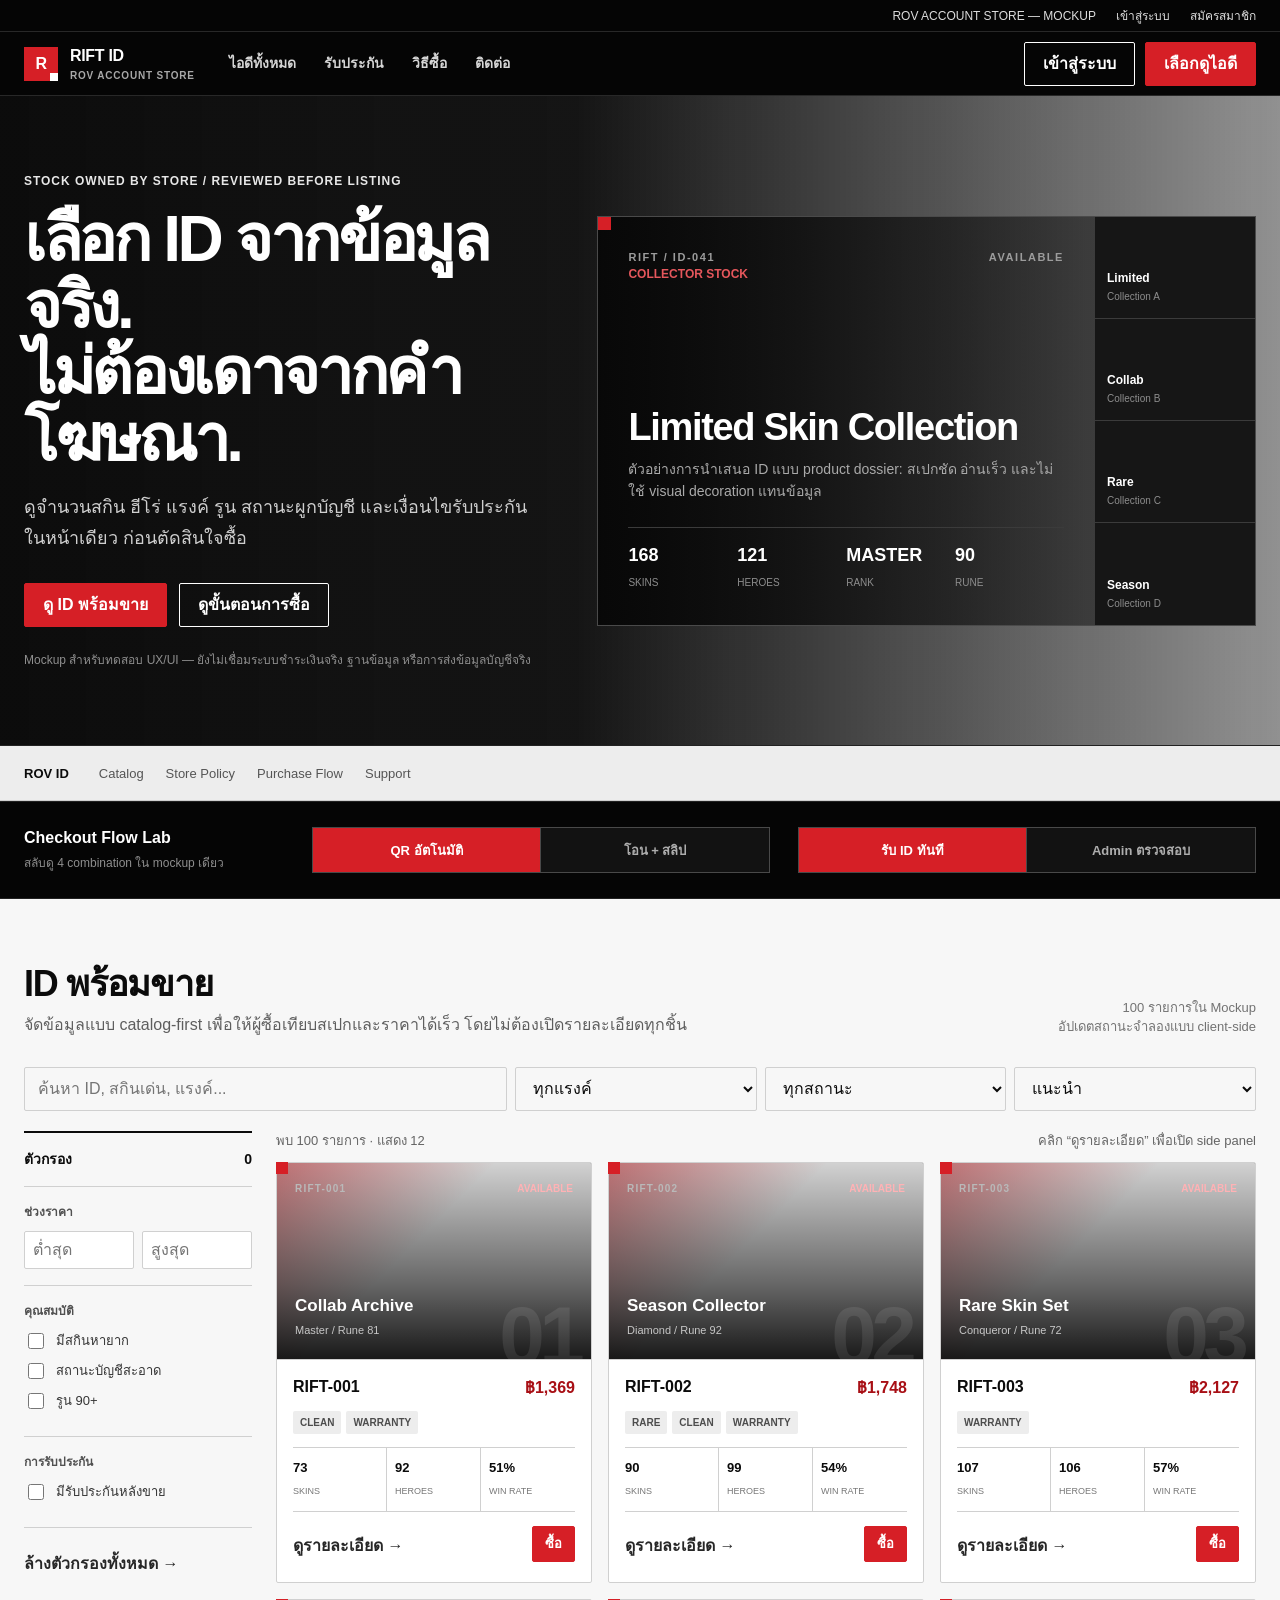
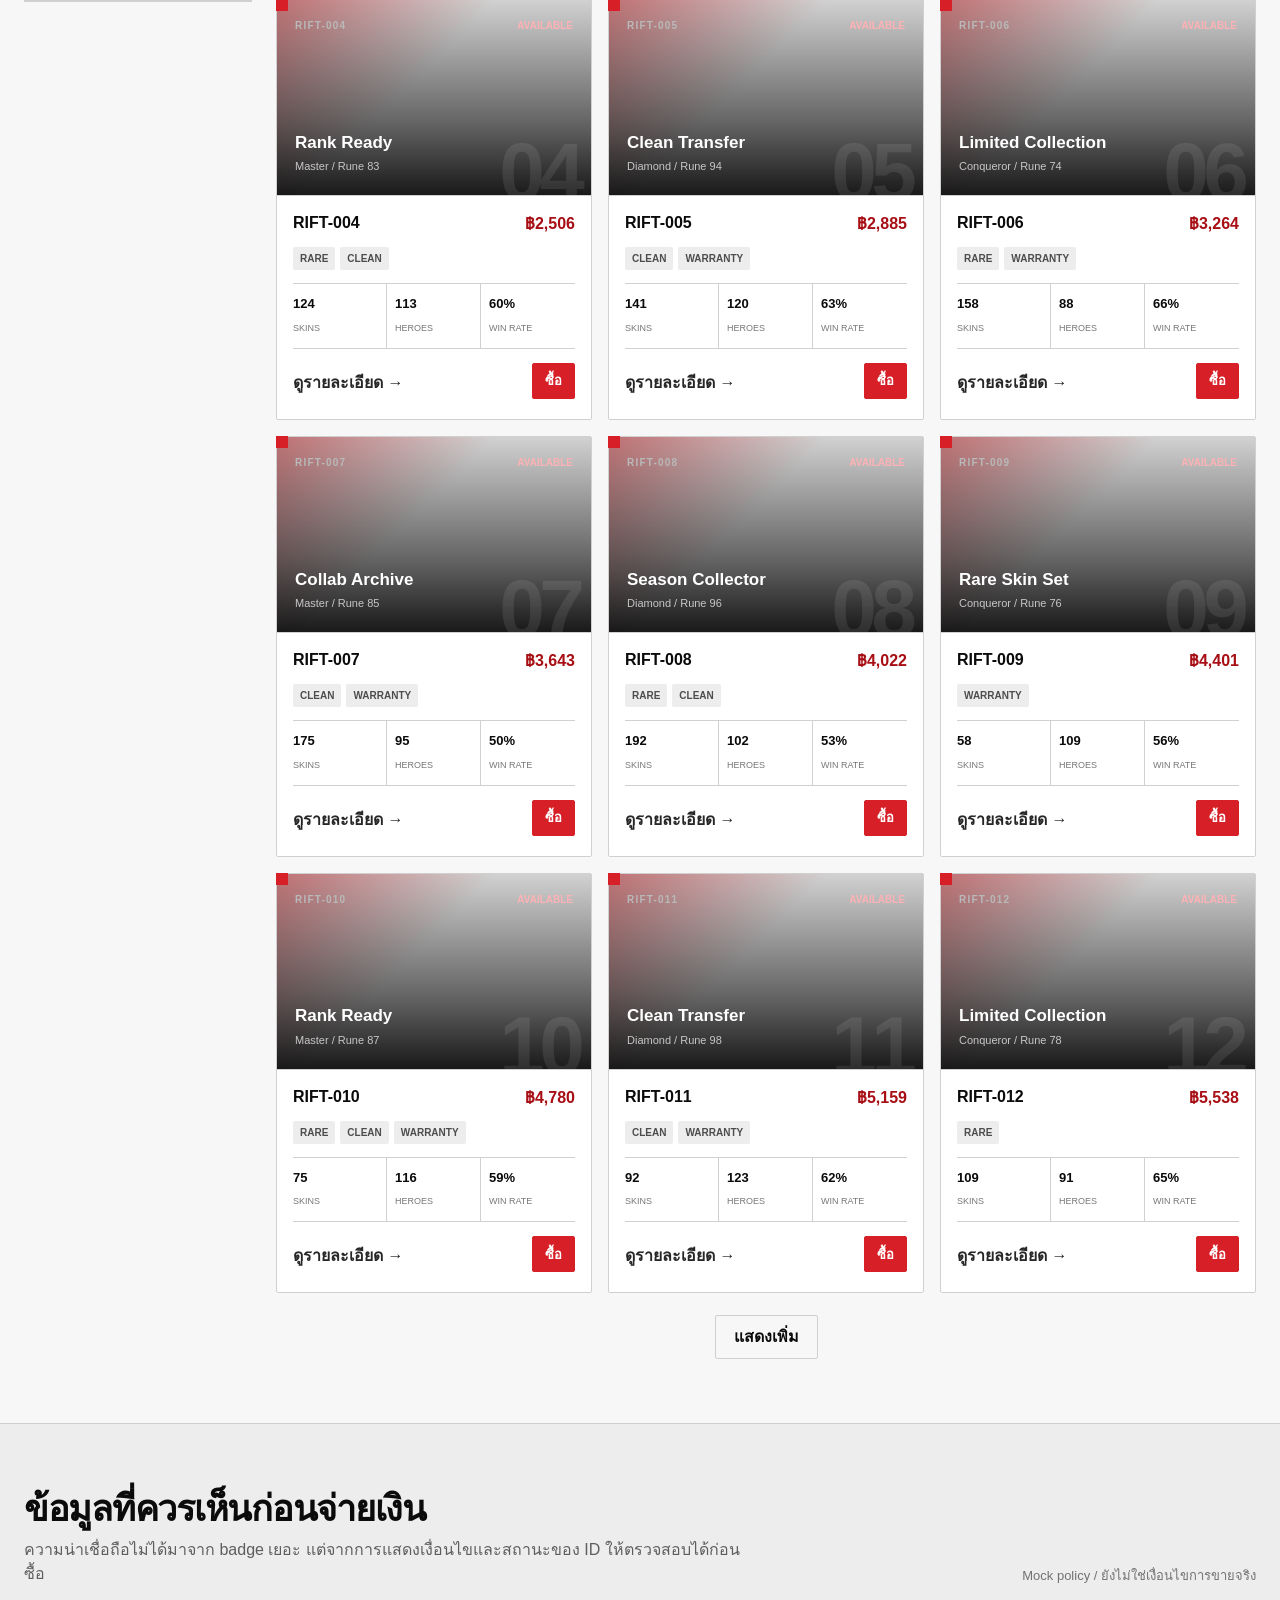
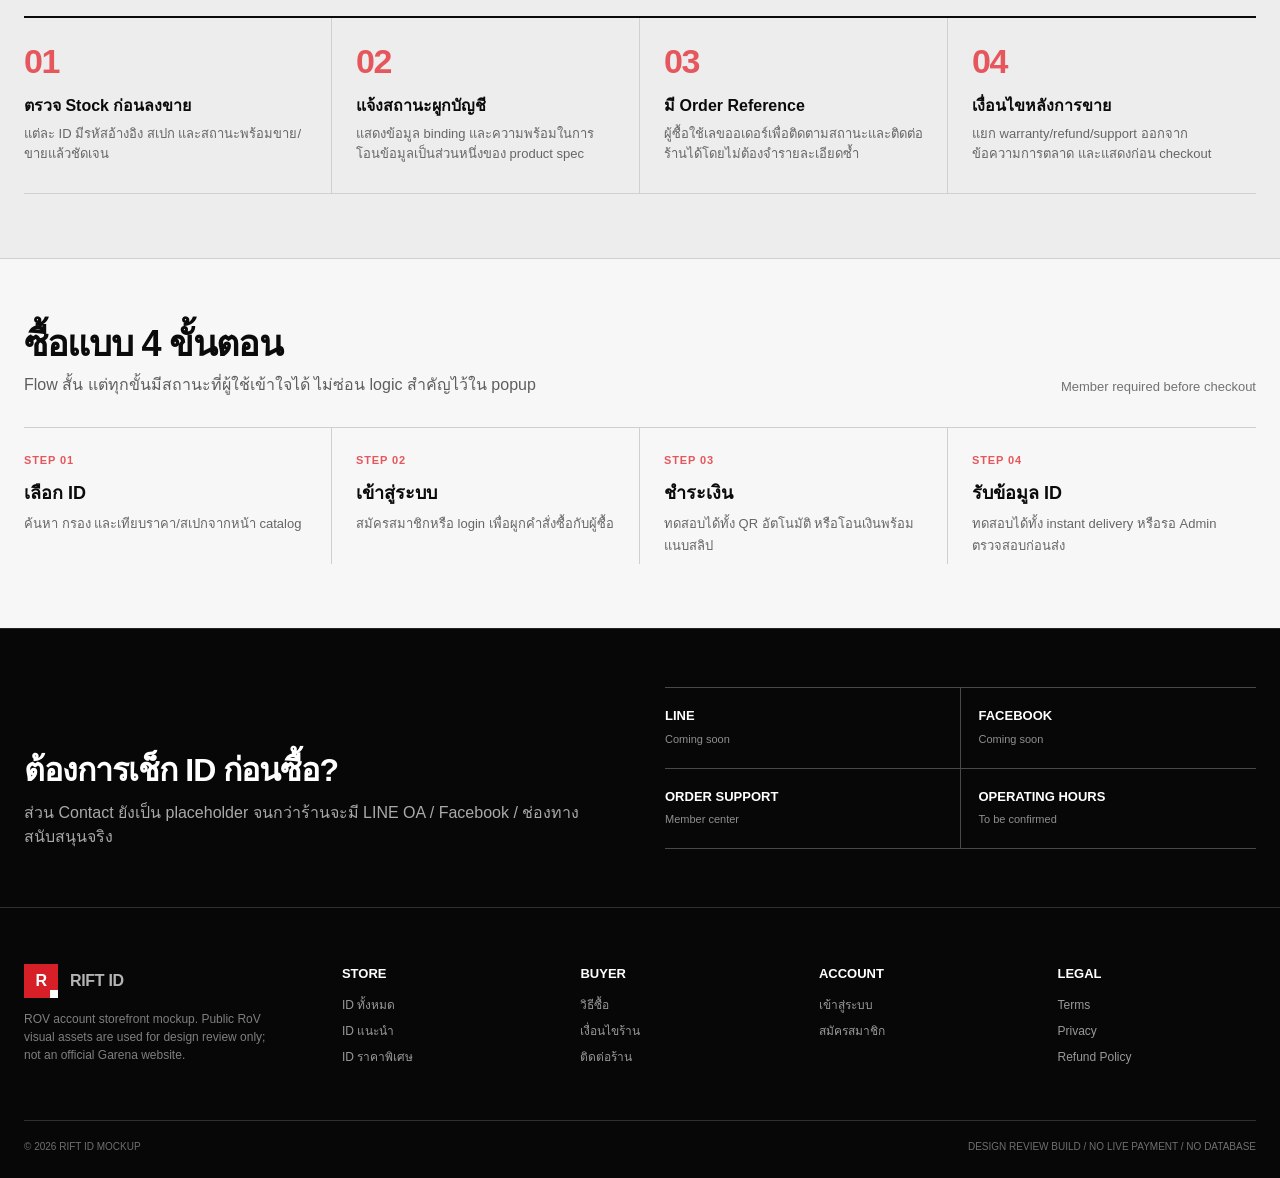
==== commit 5206d399: "Apply sport red RoV mockup assets" ====
--- a/index.html
+++ b/index.html
@@ -10,6 +10,7 @@
   <link rel="preconnect" href="https://fonts.gstatic.com" crossorigin>
   <link href="https://fonts.googleapis.com/css2?family=Inter:wght@400;600;700;800&family=Noto+Sans+Thai:wght@400;600;700&display=swap" rel="stylesheet">
   <link rel="stylesheet" href="styles.css">
+  <link rel="stylesheet" href="sport.css">
 
 </head>
 <body>
@@ -123,7 +124,7 @@
   <footer>
     <div class="wrap">
       <div class="footer-grid">
-        <div class="footer-brand"><div class="brand"><span class="brand-mark">R</span><span>RIFT ID</span></div><p>ROV account storefront mockup. Independent shop concept; not an official Garena website.</p></div>
+        <div class="footer-brand"><div class="brand"><span class="brand-mark">R</span><span>RIFT ID</span></div><p>ROV account storefront mockup. Public RoV visual assets are used for design review only; not an official Garena website.</p></div>
         <div><h4>STORE</h4><a href="#catalog">ID ทั้งหมด</a><a href="#catalog">ID แนะนำ</a><a href="#catalog">ID ราคาพิเศษ</a></div>
         <div><h4>BUYER</h4><a href="#how">วิธีซื้อ</a><a href="#trust">เงื่อนไขร้าน</a><a href="#contact">ติดต่อร้าน</a></div>
         <div><h4>ACCOUNT</h4><a href="javascript:void(0)" onclick="openAuth('login')">เข้าสู่ระบบ</a><a href="javascript:void(0)" onclick="openAuth('register')">สมัครสมาชิก</a></div>
--- a/styles.css
+++ b/styles.css
@@ -0,0 +1,219 @@
+:root{
+      --ink:#0b0b0b; --body:#202020; --muted:#717171; --stone:#959595;
+      --canvas:#fdfdfc; --soft:#f5f5f3; --dark:#0b0b0b; --dark-2:#191919;
+      --line:#d2d2cf; --line-dark:#454545; --accent:#76b900; --accent-dark:#5b9000;
+      --error:#d92727; --warning:#d86a00; --success:#3f8500;
+      --max:1280px; --r:2px; --ease:cubic-bezier(.16,1,.3,1);
+    }
+    *{box-sizing:border-box}
+    html{scroll-behavior:smooth}
+    body{margin:0;background:var(--canvas);color:var(--ink);font-family:Inter,"Noto Sans Thai",Arial,sans-serif;font-size:16px;line-height:1.5}
+    button,input,select{font:inherit}
+    button{cursor:pointer}
+    a{color:inherit;text-decoration:none}
+    img{max-width:100%;display:block}
+    :focus-visible{outline:2px solid var(--accent);outline-offset:2px}
+    .wrap{width:min(var(--max),calc(100% - 48px));margin-inline:auto}
+    .utility{height:32px;background:var(--dark);color:#ddd;border-bottom:1px solid #282828;font-size:12px}
+    .utility .wrap{height:100%;display:flex;align-items:center;justify-content:flex-end;gap:20px}
+    .utility button{border:0;background:none;color:#ddd;padding:0;min-height:32px}
+    .nav{height:64px;background:var(--dark);color:#fff;border-bottom:1px solid #282828;position:sticky;top:0;z-index:50}
+    .nav .wrap{height:100%;display:flex;align-items:center;gap:34px}
+    .brand{display:flex;align-items:center;gap:12px;font-weight:800;letter-spacing:-.02em;white-space:nowrap}
+    .brand-mark{width:34px;height:34px;background:var(--accent);display:grid;place-items:center;color:#111;font-weight:800;position:relative}
+    .brand-mark:after{content:"";width:8px;height:8px;background:#111;position:absolute;right:0;bottom:0}
+    .brand small{display:block;font-size:10px;color:#a8a8a8;font-weight:600;letter-spacing:.08em}
+    .navlinks{display:flex;align-items:center;gap:28px;font-size:14px;font-weight:600}
+    .navlinks a{color:#d6d6d6}
+    .navlinks a:hover{color:#fff}
+    .spacer{flex:1}
+    .nav-actions{display:flex;align-items:center;gap:10px}
+    .btn{height:44px;border:1px solid var(--line);background:transparent;color:var(--ink);border-radius:var(--r);padding:0 18px;font-weight:700;display:inline-flex;align-items:center;justify-content:center;gap:8px;transition:transform .18s var(--ease),opacity .18s var(--ease),background .18s var(--ease),border-color .18s var(--ease)}
+    .btn:hover{border-color:#8d8d89}
+    .btn:active{transform:translateY(1px)}
+    .btn.primary{background:var(--accent);border-color:var(--accent);color:#111}
+    .btn.primary:hover{background:var(--accent-dark);border-color:var(--accent-dark);color:#fff}
+    .btn.on-dark{color:#fff;border-color:#fff}
+    .btn.sm{height:36px;padding:0 12px;font-size:13px}
+    .hamb{display:none;width:44px;height:44px;border:1px solid #3a3a3a;background:transparent;color:#fff;border-radius:var(--r)}
+
+    .hero{background:var(--dark);color:#fff;border-bottom:1px solid #222;min-height:570px;display:flex;align-items:center;overflow:hidden}
+    .hero-grid{display:grid;grid-template-columns:minmax(0,.9fr) minmax(520px,1.1fr);gap:56px;align-items:center;padding:76px 0}
+    .hero-kicker{font-size:12px;color:#c7c7c7;font-weight:700;margin-bottom:16px}
+    .hero h1{font-size:clamp(40px,5vw,66px);line-height:1.04;letter-spacing:-.045em;margin:0 0 20px;max-width:760px}
+    .hero p{font-size:18px;line-height:1.7;color:#cfcfcf;max-width:650px;margin:0}
+    .hero-actions{display:flex;gap:12px;margin-top:30px;flex-wrap:wrap}
+    .hero-note{margin-top:24px;font-size:12px;color:#8f8f8f;max-width:620px}
+    .hero-stage{height:410px;border:1px solid var(--line-dark);position:relative;display:grid;grid-template-columns:1fr 160px;background:#111;overflow:hidden}
+    .hero-stage:before{content:"";position:absolute;left:0;top:0;width:13px;height:13px;background:var(--accent);z-index:3}
+    .dossier{padding:32px 30px;display:flex;flex-direction:column;justify-content:space-between;border-right:1px solid var(--line-dark)}
+    .dossier-top{display:flex;justify-content:space-between;gap:24px;align-items:start}
+    .idcode{font-size:11px;letter-spacing:.14em;color:#9c9c9c;font-weight:700}
+    .edition{font-size:12px;color:var(--accent);font-weight:700}
+    .account-title{margin-top:auto}
+    .account-title h2{font-size:38px;line-height:1.05;letter-spacing:-.035em;margin:0 0 10px}
+    .account-title p{font-size:14px;line-height:1.6;color:#aaa;margin:0;max-width:430px}
+    .spec-line{display:grid;grid-template-columns:repeat(4,1fr);border-top:1px solid var(--line-dark);margin-top:24px}
+    .spec-line div{padding:14px 12px 0 0}
+    .spec-line b{display:block;font-size:18px}
+    .spec-line span{font-size:10px;color:#8e8e8e}
+    .skin-rail{display:grid;grid-template-rows:repeat(4,1fr)}
+    .skin-cell{border-bottom:1px solid var(--line-dark);padding:14px 12px;display:flex;flex-direction:column;justify-content:flex-end;background:#161616}
+    .skin-cell:last-child{border-bottom:0}
+    .skin-cell b{font-size:12px}
+    .skin-cell span{font-size:10px;color:#8d8d8d;margin-top:2px}
+
+    .subbar{background:var(--soft);border-bottom:1px solid var(--line)}
+    .subbar .wrap{min-height:54px;display:flex;align-items:center;gap:22px;font-size:13px}
+    .subbar strong{margin-right:8px}
+    .subbar a{color:#555}
+    .subbar a:hover{color:#000}
+
+    .section{padding:64px 0}
+    .section-head{display:grid;grid-template-columns:minmax(0,1fr) minmax(280px,.45fr);gap:40px;align-items:end;margin-bottom:30px}
+    .section-head h2{font-size:36px;line-height:1.15;letter-spacing:-.035em;margin:0 0 8px}
+    .section-head p{margin:0;color:#5e5e5e;max-width:720px}
+    .section-head .meta{text-align:right;font-size:13px;color:#727272}
+
+    .flowlab{background:var(--dark);color:#fff;border-top:1px solid #222;border-bottom:1px solid #222;padding:24px 0}
+    .flow-grid{display:grid;grid-template-columns:260px 1fr 1fr;gap:28px;align-items:center}
+    .flow-title b{font-size:16px;display:block}
+    .flow-title span{font-size:12px;color:#8f8f8f}
+    .seg{display:grid;grid-template-columns:1fr 1fr;border:1px solid #494949;background:#121212}
+    .seg button{min-height:44px;border:0;border-right:1px solid #494949;background:transparent;color:#adadad;font-weight:700;font-size:13px;border-radius:0}
+    .seg button:last-child{border-right:0}
+    .seg button.active{background:var(--accent);color:#111}
+
+    .toolbar{display:grid;grid-template-columns:minmax(260px,1.4fr) repeat(3,minmax(140px,.7fr));gap:8px;margin-bottom:20px}
+    .field{height:44px;border:1px solid var(--line);background:var(--canvas);color:var(--ink);border-radius:var(--r);padding:0 13px;min-width:0}
+    .field:focus{border-color:var(--accent);outline:1px solid var(--accent)}
+    .catalog-layout{display:grid;grid-template-columns:228px 1fr;gap:24px;align-items:start}
+    .filters{border-top:2px solid var(--ink);border-bottom:1px solid var(--line);position:sticky;top:86px;background:var(--canvas)}
+    .filter-title{padding:16px 0;font-weight:700;border-bottom:1px solid var(--line);display:flex;justify-content:space-between;font-size:14px}
+    .filter-group{padding:16px 0;border-bottom:1px solid var(--line)}
+    .filter-group h3{font-size:12px;margin:0 0 10px;color:#505050}
+    .filter-group label{display:flex;align-items:center;gap:9px;margin:8px 0;font-size:13px;color:#343434}
+    .filter-group input[type=checkbox]{width:16px;height:16px;accent-color:var(--accent)}
+    .range-row{display:grid;grid-template-columns:1fr 1fr;gap:8px}
+    .range-row input{width:100%;height:38px;border:1px solid var(--line);border-radius:var(--r);padding:0 8px}
+    .result-row{display:flex;align-items:center;justify-content:space-between;gap:18px;margin-bottom:12px;font-size:13px;color:#646464}
+    .products{display:grid;grid-template-columns:repeat(3,minmax(0,1fr));gap:16px}
+    .product{border:1px solid var(--line);background:var(--canvas);border-radius:var(--r);position:relative;min-width:0;transition:transform .18s var(--ease),border-color .18s var(--ease)}
+    .product:hover{transform:translateY(-2px);border-color:#8b8b87}
+    .product:before{content:"";position:absolute;left:-1px;top:-1px;width:12px;height:12px;background:var(--accent);z-index:2}
+    .cover{aspect-ratio:16/10;background:#171717;color:#fff;border-bottom:1px solid var(--line);padding:18px;display:flex;flex-direction:column;justify-content:space-between;position:relative;overflow:hidden}
+    .cover:after{content:attr(data-index);position:absolute;right:12px;bottom:-18px;font-size:82px;line-height:1;font-weight:800;letter-spacing:-.07em;color:#282828}
+    .cover-top{display:flex;justify-content:space-between;align-items:start;position:relative;z-index:1}
+    .cover-code{font-size:10px;letter-spacing:.12em;color:#b9b9b9;font-weight:700}
+    .cover-state{font-size:10px;font-weight:700;color:var(--accent)}
+    .cover-state.sold{color:#ff8686}
+    .cover-bottom{position:relative;z-index:1}
+    .cover-bottom b{display:block;font-size:17px;line-height:1.2;max-width:85%}
+    .cover-bottom span{font-size:11px;color:#9d9d9d}
+    .product-body{padding:16px}
+    .product-title-row{display:flex;align-items:start;justify-content:space-between;gap:12px}
+    .product h3{font-size:16px;line-height:1.35;margin:0}
+    .price{font-size:16px;font-weight:800;white-space:nowrap}
+    .chips{display:flex;gap:5px;flex-wrap:wrap;margin:11px 0 13px}
+    .chip{font-size:10px;font-weight:700;background:var(--soft);padding:4px 7px;border-radius:var(--r);color:#4d4d4d}
+    .card-spec{display:grid;grid-template-columns:repeat(3,1fr);border-top:1px solid var(--line);border-bottom:1px solid var(--line)}
+    .card-spec div{padding:10px 8px 10px 0;border-right:1px solid var(--line)}
+    .card-spec div:last-child{border-right:0;padding-left:8px}
+    .card-spec div:nth-child(2){padding-left:8px}
+    .card-spec b{display:block;font-size:13px}
+    .card-spec span{font-size:9px;color:#777}
+    .product-actions{display:grid;grid-template-columns:1fr auto;gap:8px;margin-top:14px}
+    .linkbtn{height:40px;border:0;background:transparent;text-align:left;padding:0;font-weight:700;color:#272727}
+    .linkbtn:hover{color:var(--accent-dark)}
+    .loadmore{margin-top:22px;display:flex;justify-content:center}
+
+    .trust-table{border-top:2px solid var(--ink);border-bottom:1px solid var(--line);display:grid;grid-template-columns:repeat(4,1fr)}
+    .trust-item{padding:26px 24px 28px 0;border-right:1px solid var(--line);min-height:160px}
+    .trust-item:not(:first-child){padding-left:24px}
+    .trust-item:last-child{border-right:0}
+    .trust-item .num{font-size:34px;line-height:1;font-weight:800;letter-spacing:-.04em;color:var(--accent-dark)}
+    .trust-item h3{font-size:16px;margin:16px 0 6px}
+    .trust-item p{font-size:13px;color:#666;margin:0;line-height:1.6}
+
+    .steps{display:grid;grid-template-columns:repeat(4,1fr);border-top:1px solid var(--line)}
+    .step{padding:24px 24px 8px 0;border-right:1px solid var(--line)}
+    .step:not(:first-child){padding-left:24px}
+    .step:last-child{border-right:0}
+    .step-no{font-size:11px;color:var(--accent-dark);font-weight:800;letter-spacing:.08em}
+    .step h3{font-size:18px;margin:12px 0 6px}
+    .step p{font-size:13px;color:#666;line-height:1.65;margin:0}
+
+    .contact-strip{background:var(--dark);color:#fff;padding:58px 0;border-top:1px solid #242424}
+    .contact-grid{display:grid;grid-template-columns:1fr 1fr;gap:50px;align-items:end}
+    .contact-strip h2{font-size:32px;line-height:1.15;letter-spacing:-.03em;margin:0 0 12px}
+    .contact-strip p{color:#a9a9a9;margin:0;max-width:600px}
+    .contact-list{display:grid;grid-template-columns:1fr 1fr;border-top:1px solid #494949}
+    .contact-item{padding:18px 0;border-bottom:1px solid #494949}
+    .contact-item:nth-child(odd){border-right:1px solid #494949;padding-right:18px}
+    .contact-item:nth-child(even){padding-left:18px}
+    .contact-item b{display:block;font-size:13px}
+    .contact-item span{font-size:11px;color:#8f8f8f}
+
+    footer{background:var(--dark);color:#b4b4b4;border-top:1px solid #303030;padding:56px 0 24px}
+    .footer-grid{display:grid;grid-template-columns:1.4fr repeat(4,1fr);gap:40px}
+    .footer-brand p{font-size:12px;color:#7f7f7f;max-width:260px}
+    footer h4{font-size:13px;color:#fff;margin:0 0 12px}
+    footer a{display:block;font-size:12px;color:#999;margin:8px 0}
+    footer a:hover{color:#fff}
+    .fine{margin-top:44px;padding-top:18px;border-top:1px solid #303030;display:flex;justify-content:space-between;gap:20px;font-size:10px;color:#6f6f6f}
+
+    .drawer-backdrop{position:fixed;inset:0;background:rgba(0,0,0,.54);z-index:80;opacity:0;pointer-events:none;transition:opacity .22s var(--ease)}
+    .drawer-backdrop.open{opacity:1;pointer-events:auto}
+    .drawer{position:fixed;top:0;right:0;bottom:0;width:min(520px,100%);background:var(--canvas);z-index:90;transform:translateX(100%);transition:transform .28s var(--ease);display:flex;flex-direction:column;border-left:1px solid var(--line)}
+    .drawer.open{transform:translateX(0)}
+    .drawer-head{height:64px;padding:0 22px;display:flex;align-items:center;justify-content:space-between;border-bottom:1px solid var(--line);flex:0 0 auto}
+    .drawer-head b{font-size:15px}
+    .close{width:44px;height:44px;border:1px solid var(--line);background:transparent;border-radius:var(--r);font-size:20px}
+    .drawer-body{padding:24px;overflow:auto;flex:1}
+    .drawer-foot{padding:16px 24px;border-top:1px solid var(--line);background:var(--soft);flex:0 0 auto}
+    .detail-cover{height:250px;background:#171717;color:#fff;padding:22px;display:flex;flex-direction:column;justify-content:space-between;position:relative}
+    .detail-cover:before{content:"";width:14px;height:14px;background:var(--accent);position:absolute;left:0;top:0}
+    .detail-cover strong{font-size:30px;line-height:1.1;max-width:80%;letter-spacing:-.03em}
+    .detail-cover span{font-size:11px;color:#aaa}
+    .detail-price{font-size:30px;font-weight:800;margin:22px 0}
+    .detail-grid{display:grid;grid-template-columns:1fr 1fr;border-top:1px solid var(--line);border-left:1px solid var(--line);margin:18px 0}
+    .detail-grid div{padding:12px;border-right:1px solid var(--line);border-bottom:1px solid var(--line)}
+    .detail-grid b{display:block;font-size:13px}.detail-grid span{font-size:10px;color:#777}
+    .notice{background:var(--soft);border:1px solid var(--line);padding:14px;font-size:12px;color:#555;line-height:1.6}
+    .form-row{margin-bottom:12px}
+    .form-row label{display:block;font-size:12px;font-weight:700;margin-bottom:6px}
+    .form-row input{width:100%;height:44px;border:1px solid var(--line);border-radius:var(--r);padding:0 12px;background:var(--canvas)}
+    .auth-tabs{display:grid;grid-template-columns:1fr 1fr;border:1px solid var(--line);margin-bottom:20px}
+    .auth-tabs button{height:44px;border:0;border-right:1px solid var(--line);background:var(--canvas);font-weight:700;color:#666}
+    .auth-tabs button:last-child{border-right:0}.auth-tabs button.active{background:var(--ink);color:#fff}
+    .checkout-line{display:flex;justify-content:space-between;gap:20px;padding:12px 0;border-bottom:1px solid var(--line);font-size:13px}
+    .checkout-total{font-size:18px;font-weight:800}
+    .flow-note{font-size:12px;background:#eef6e6;border:1px solid #cbd9bf;padding:12px;margin:14px 0;color:#355018}
+    .mobile-filter-toggle{display:none}
+
+    @media(max-width:1080px){
+      .hero-grid{grid-template-columns:1fr;gap:40px}.hero-stage{max-width:760px}
+      .products{grid-template-columns:repeat(2,minmax(0,1fr))}
+      .navlinks{display:none}.hamb{display:block}
+      .footer-grid{grid-template-columns:1.4fr repeat(2,1fr)}
+    }
+    @media(max-width:820px){
+      .wrap{width:min(var(--max),calc(100% - 32px))}
+      .section{padding:48px 0}.section-head{grid-template-columns:1fr}.section-head .meta{text-align:left}
+      .flow-grid{grid-template-columns:1fr}.toolbar{grid-template-columns:1fr 1fr}.toolbar .search{grid-column:1/-1}
+      .catalog-layout{grid-template-columns:1fr}.filters{position:static;display:none}.filters.open{display:block}.mobile-filter-toggle{display:inline-flex;margin-bottom:14px}
+      .trust-table{grid-template-columns:repeat(2,1fr)}.trust-item:nth-child(2){border-right:0}.trust-item:nth-child(-n+2){border-bottom:1px solid var(--line)}
+      .steps{grid-template-columns:repeat(2,1fr)}.step:nth-child(2){border-right:0}.step:nth-child(-n+2){border-bottom:1px solid var(--line)}
+      .contact-grid{grid-template-columns:1fr}.footer-grid{grid-template-columns:1fr 1fr}.footer-brand{grid-column:1/-1}
+    }
+    @media(max-width:560px){
+      .utility{display:none}.nav{height:58px}.nav .wrap{gap:12px}.nav-actions .btn.on-dark{display:none}
+      .brand small{display:none}.hero{min-height:auto}.hero-grid{padding:52px 0 36px}.hero h1{font-size:38px}.hero p{font-size:16px}
+      .hero-stage{height:360px;grid-template-columns:1fr 118px}.dossier{padding:24px 18px}.account-title h2{font-size:28px}.spec-line{grid-template-columns:repeat(2,1fr)}.spec-line div:nth-child(n+3){display:none}
+      .subbar{display:none}.toolbar{grid-template-columns:1fr}.toolbar .search{grid-column:auto}.products{grid-template-columns:1fr}
+      .section-head h2{font-size:30px}.trust-table,.steps{grid-template-columns:1fr}.trust-item,.trust-item:nth-child(2),.step,.step:nth-child(2){border-right:0;border-bottom:1px solid var(--line);padding-left:0}.trust-item:last-child,.step:last-child{border-bottom:0}
+      .contact-list{grid-template-columns:1fr}.contact-item:nth-child(odd){border-right:0;padding-right:0}.contact-item:nth-child(even){padding-left:0}
+      .footer-grid{grid-template-columns:1fr 1fr;gap:28px}.fine{display:block}.fine span{display:block;margin-top:8px}
+      .drawer{width:100%}
+    }
+    @media(prefers-reduced-motion:reduce){*{scroll-behavior:auto!important;transition:none!important}}
--- a/sport.css
+++ b/sport.css
@@ -0,0 +1,88 @@
+:root{
+  --canvas:#f7f7f7;
+  --soft:#ededed;
+  --dark:#050505;
+  --dark-2:#111111;
+  --line:#d0d0d0;
+  --line-dark:#3b3b3b;
+  --accent:#d61f26;
+  --accent-dark:#a80f15;
+  --error:#d61f26;
+  --warning:#d61f26;
+  --success:#d61f26;
+}
+:focus-visible{outline-color:var(--accent)}
+.brand-mark{background:var(--accent);color:#fff}
+.brand-mark:after{background:#fff}
+.btn.primary{background:var(--accent);border-color:var(--accent);color:#fff}
+.btn.primary:hover{background:var(--accent-dark);border-color:var(--accent-dark);color:#fff}
+.btn.on-dark:hover{border-color:var(--accent);color:#ff6268}
+.seg button.active{background:var(--accent);color:#fff}
+.filter-group input[type=checkbox]{accent-color:var(--accent)}
+.field:focus{border-color:var(--accent);outline-color:var(--accent)}
+.hero{
+  background:
+    linear-gradient(90deg,rgba(4,4,4,.97) 0%,rgba(4,4,4,.93) 45%,rgba(4,4,4,.66) 75%,rgba(4,4,4,.42) 100%),
+    url('https://raw.githubusercontent.com/kritmongkol2543/Rov-ID/main/assets/rov-hero.jpg') 72% center/cover no-repeat;
+  min-height:610px;
+}
+.hero-grid{grid-template-columns:minmax(0,.88fr) minmax(520px,1.12fr)}
+.hero-kicker{color:#e7e7e7;letter-spacing:.08em}
+.hero h1{letter-spacing:-.052em}
+.hero-stage{
+  background:
+    linear-gradient(90deg,rgba(6,6,6,.9),rgba(6,6,6,.35)),
+    url('https://raw.githubusercontent.com/kritmongkol2543/Rov-ID/main/assets/rov-hero.jpg') 70% center/cover no-repeat;
+  border-color:#4a4a4a;
+}
+.hero-stage:before,.product:before,.detail-cover:before{background:var(--accent)}
+.edition,.trust-item .num,.step-no{color:#e5575c}
+.price,.detail-price{color:var(--accent-dark)}
+.product{background:#fff}
+.product:hover{border-color:#8c8c8c;box-shadow:0 8px 24px rgba(0,0,0,.07)}
+.cover{
+  background:
+    linear-gradient(180deg,rgba(0,0,0,.18) 0%,rgba(0,0,0,.6) 62%,rgba(0,0,0,.9) 100%),
+    linear-gradient(135deg,rgba(214,31,38,.52),transparent 43%),
+    url('https://raw.githubusercontent.com/kritmongkol2543/Rov-ID/main/assets/rov-hero.jpg') 68% center/cover no-repeat;
+}
+.cover:before{
+  content:"";
+  position:absolute;
+  width:76px;
+  height:76px;
+  right:18px;
+  bottom:44px;
+  z-index:1;
+  background:url('https://raw.githubusercontent.com/kritmongkol2543/Rov-ID/main/assets/rov-item-1.png') center/contain no-repeat;
+  filter:drop-shadow(0 10px 16px rgba(0,0,0,.45));
+}
+.product:nth-child(4n+2) .cover:before{background-image:url('https://raw.githubusercontent.com/kritmongkol2543/Rov-ID/main/assets/rov-item-2.png')}
+.product:nth-child(4n+3) .cover:before{background-image:url('https://raw.githubusercontent.com/kritmongkol2543/Rov-ID/main/assets/rov-item-3.png')}
+.product:nth-child(4n+4) .cover:before{background-image:url('https://raw.githubusercontent.com/kritmongkol2543/Rov-ID/main/assets/rov-item-4.png')}
+.cover:after{color:rgba(255,255,255,.09)}
+.cover-state{color:#ffb2b5}
+.cover-bottom span{color:#c7c7c7}
+.linkbtn:hover{color:var(--accent-dark)}
+.detail-cover{
+  background:
+    linear-gradient(180deg,rgba(214,31,38,.22),rgba(0,0,0,.2) 35%,rgba(0,0,0,.82) 100%),
+    url('https://raw.githubusercontent.com/kritmongkol2543/Rov-ID/main/assets/rov-hero.jpg') 70% center/cover no-repeat;
+}
+.detail-cover:after{
+  content:"";
+  position:absolute;
+  width:82px;
+  height:82px;
+  right:20px;
+  bottom:20px;
+  background:url('https://raw.githubusercontent.com/kritmongkol2543/Rov-ID/main/assets/rov-item-1.png') center/contain no-repeat;
+  filter:drop-shadow(0 10px 18px rgba(0,0,0,.5));
+}
+.flow-note{background:#f7d9db;border-color:#edb7ba;color:#761318}
+.contact-strip,footer{background:#070707}
+@media(max-width:560px){
+  .hero{background-position:67% center}
+  .hero-stage{background-position:67% center}
+  .cover:before{width:68px;height:68px;right:14px}
+}
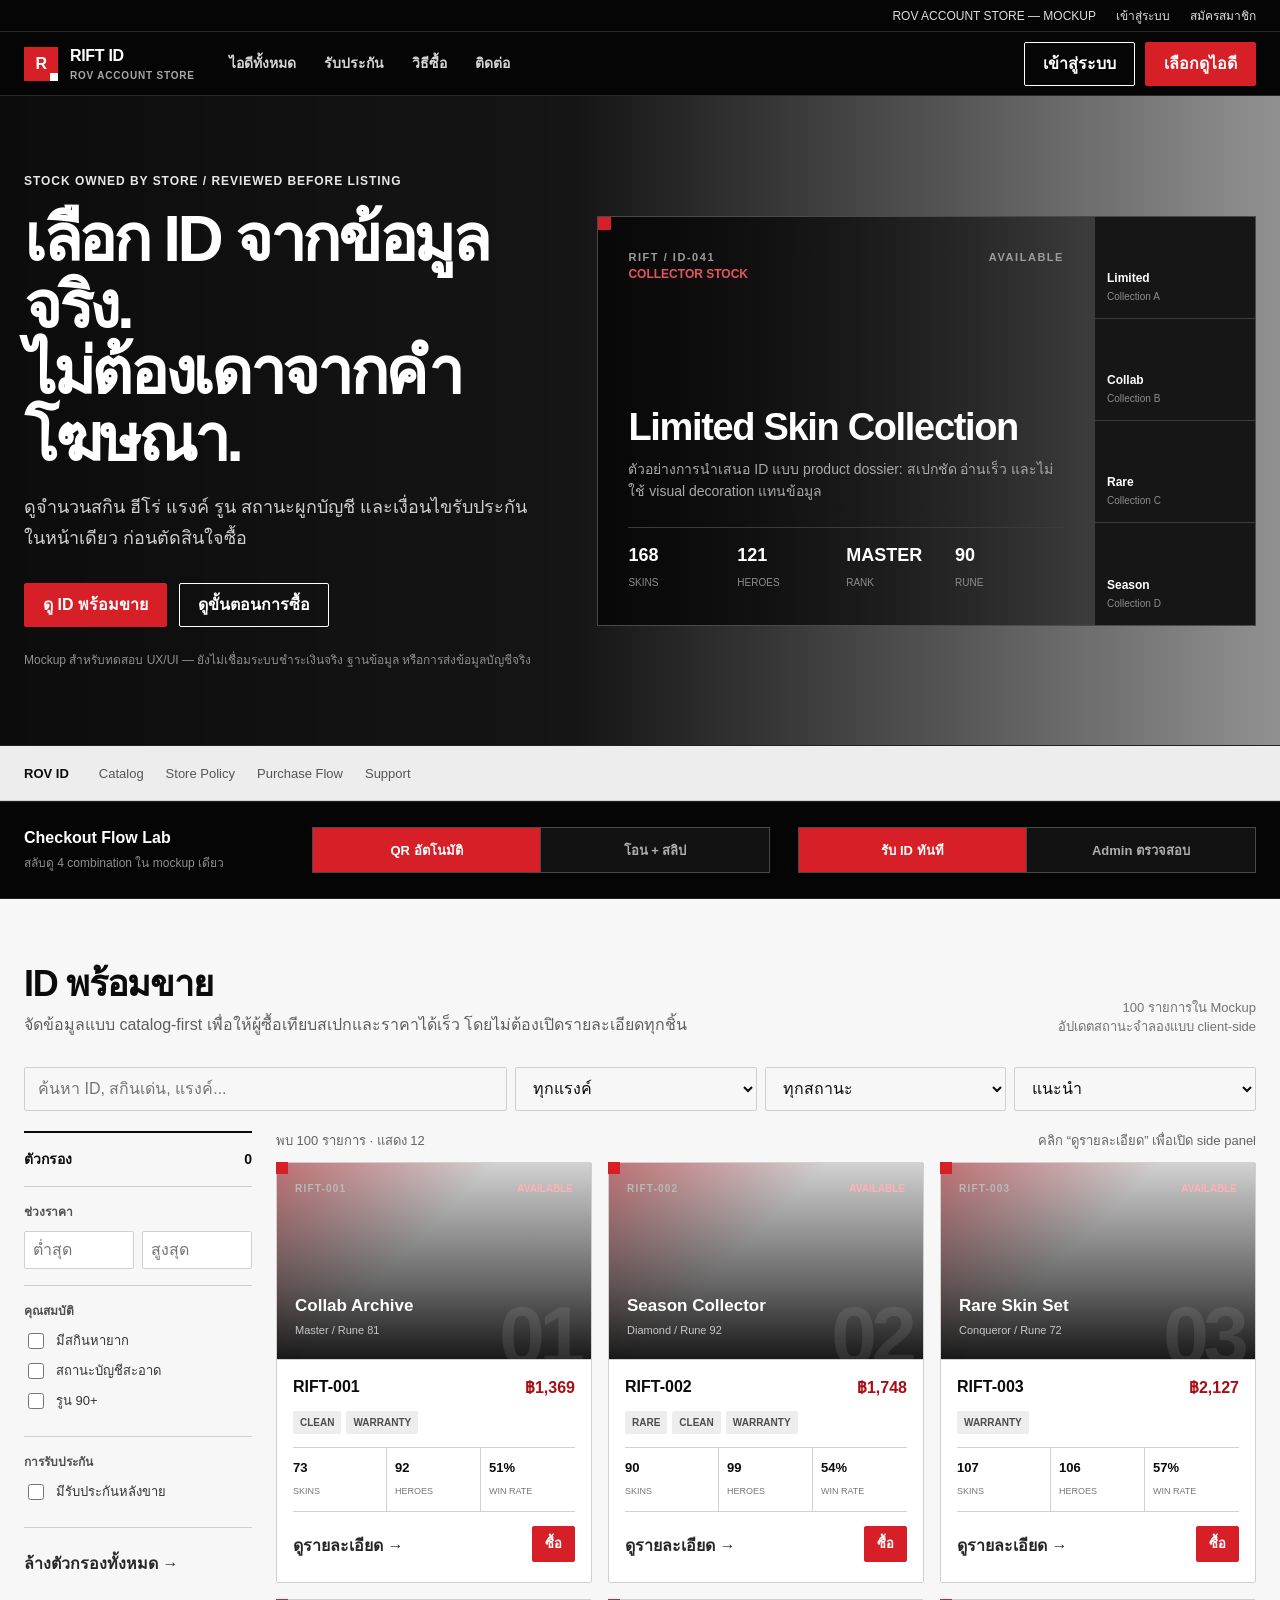
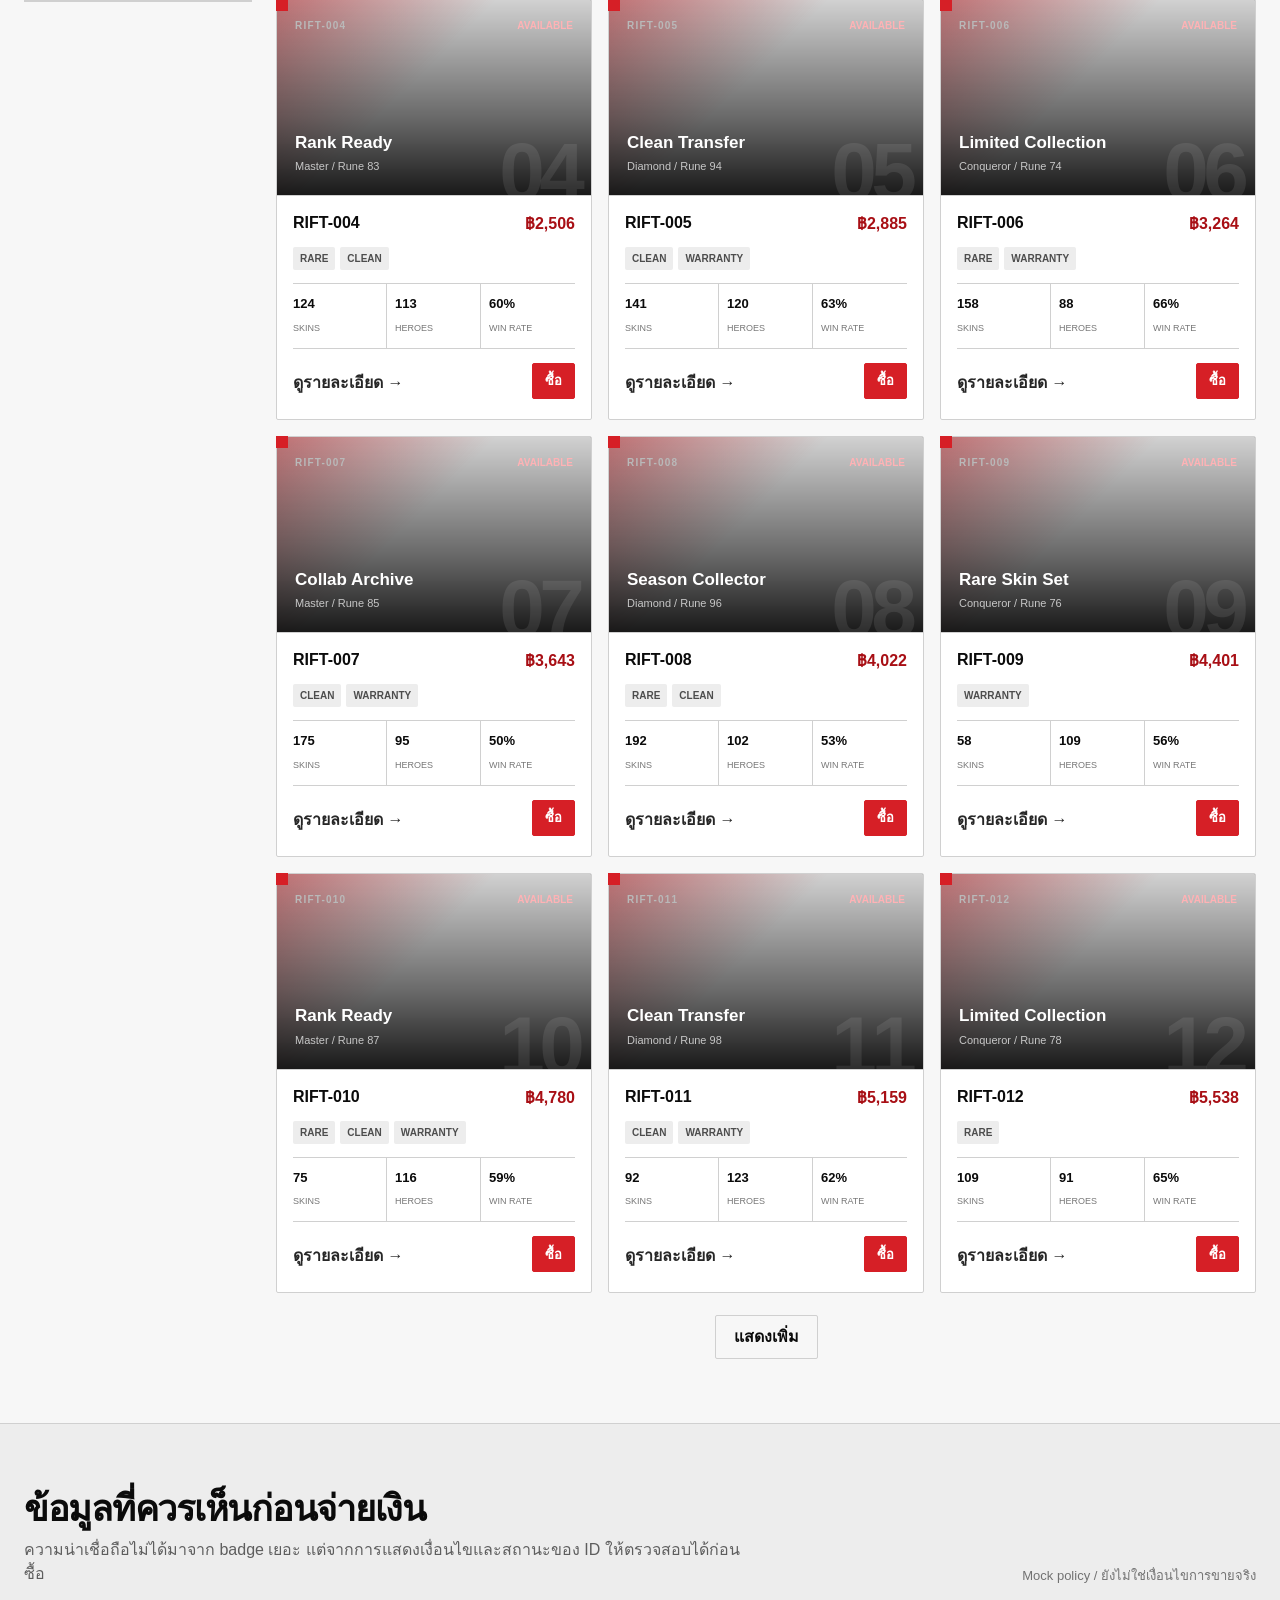
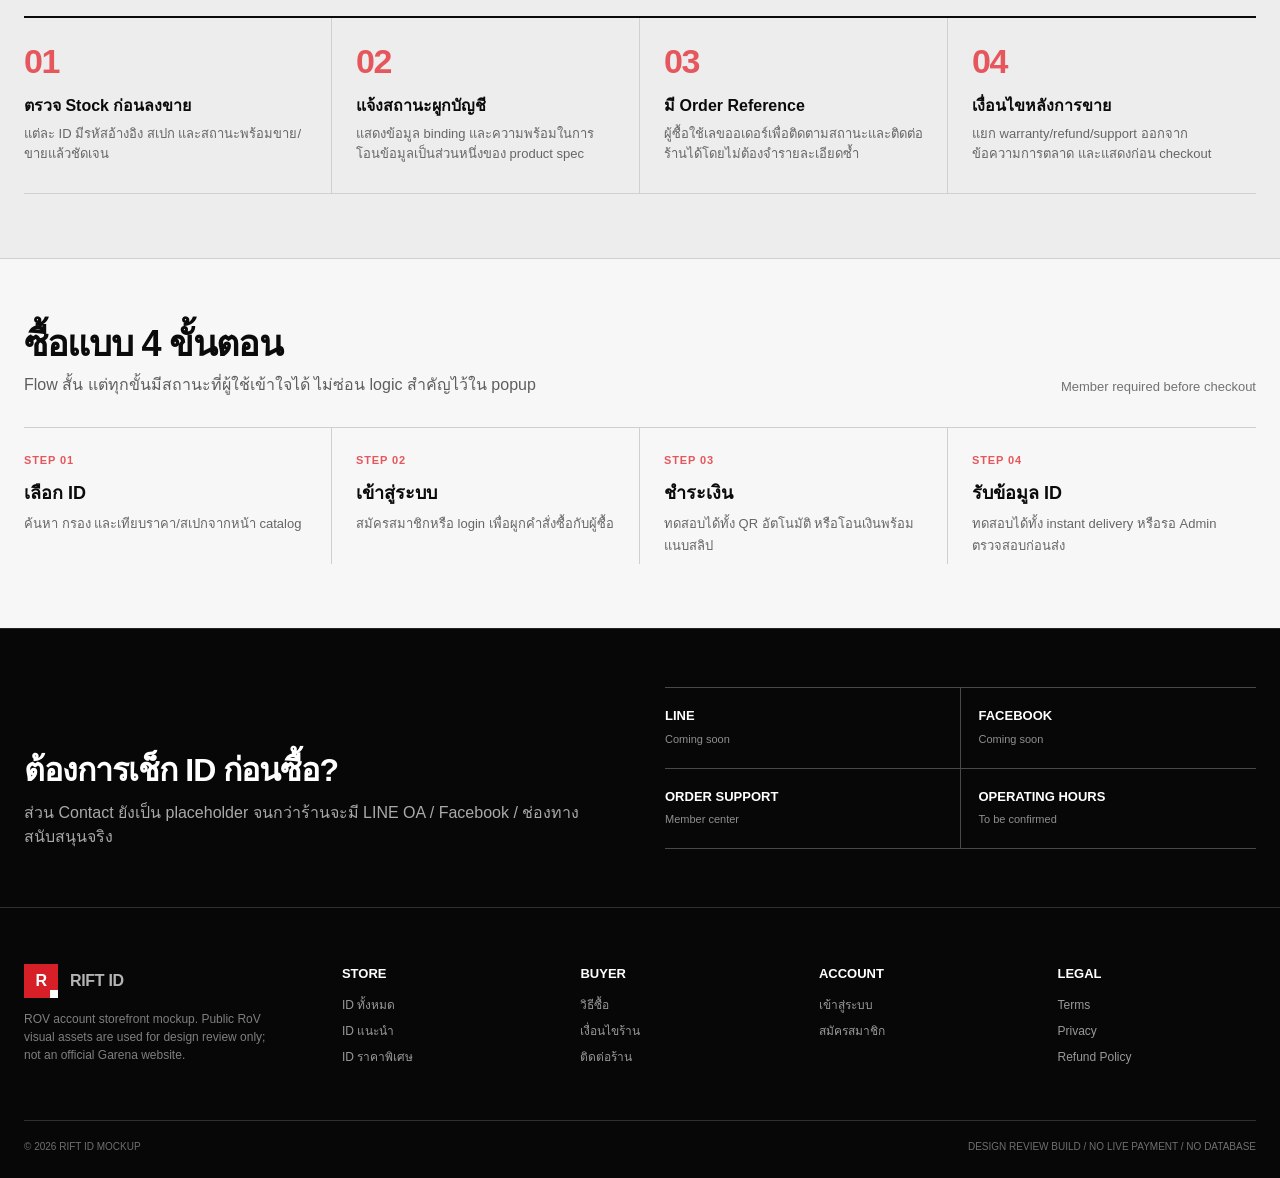
==== commit 731f30c6: "Enable preview anti-inspection deterrent" ====
--- a/index.html
+++ b/index.html
@@ -141,6 +141,7 @@
     <div class="drawer-foot" id="drawerFoot"></div>
   </aside>
 
+  <script src="security.js"></script>
   <script src="app.js"></script>
 </body>
 </html>
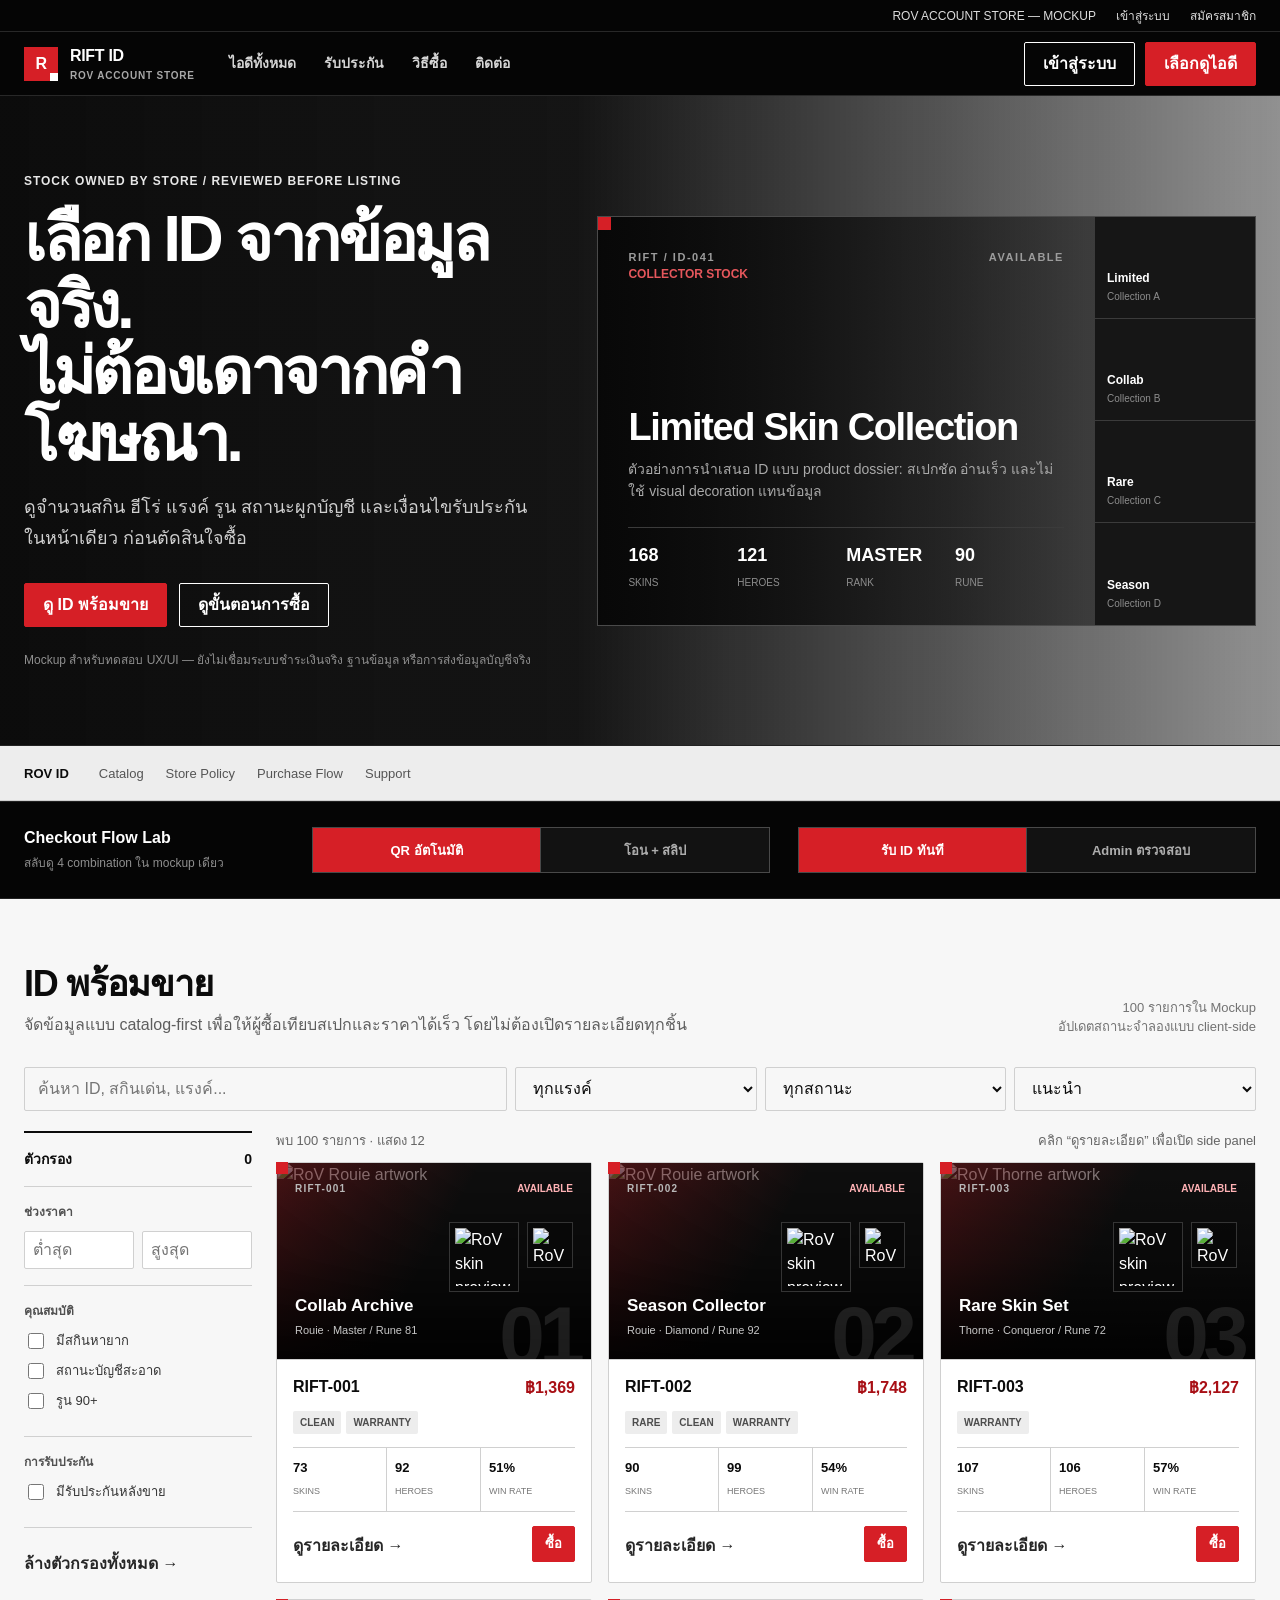
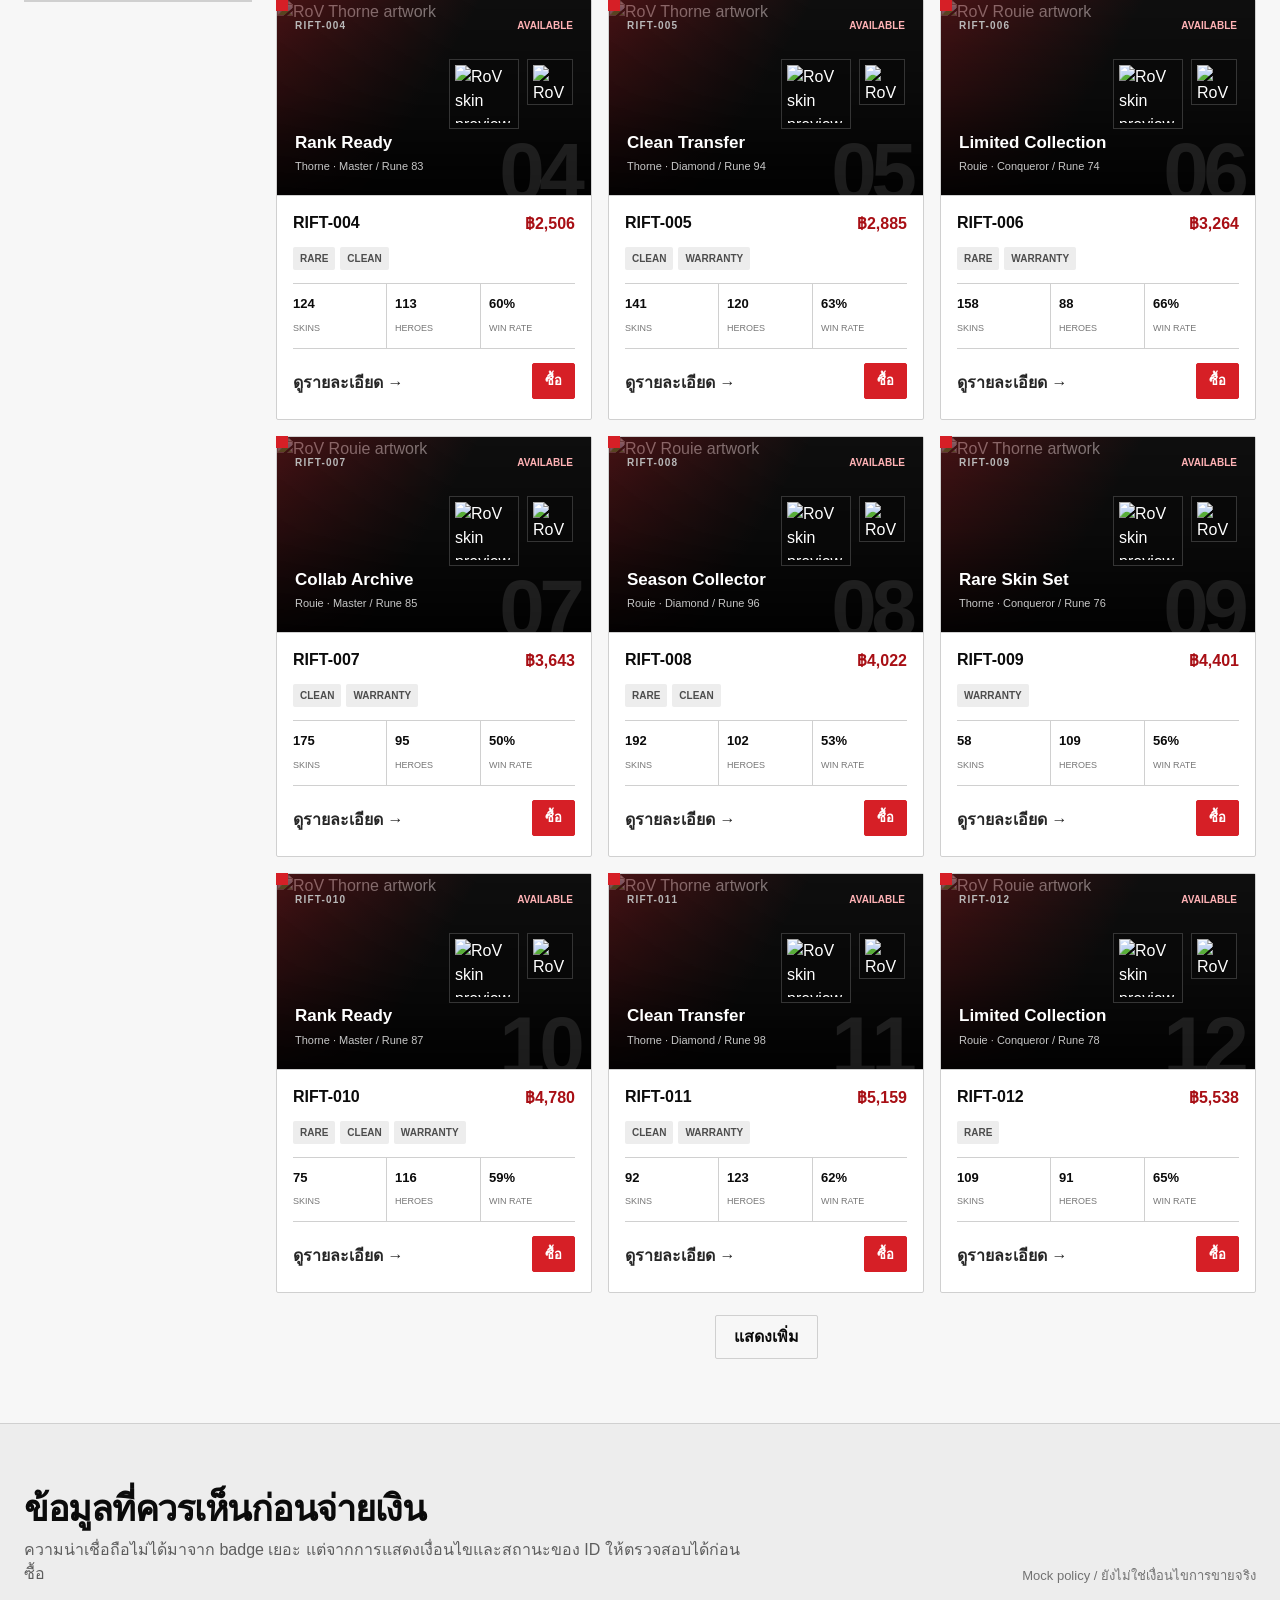
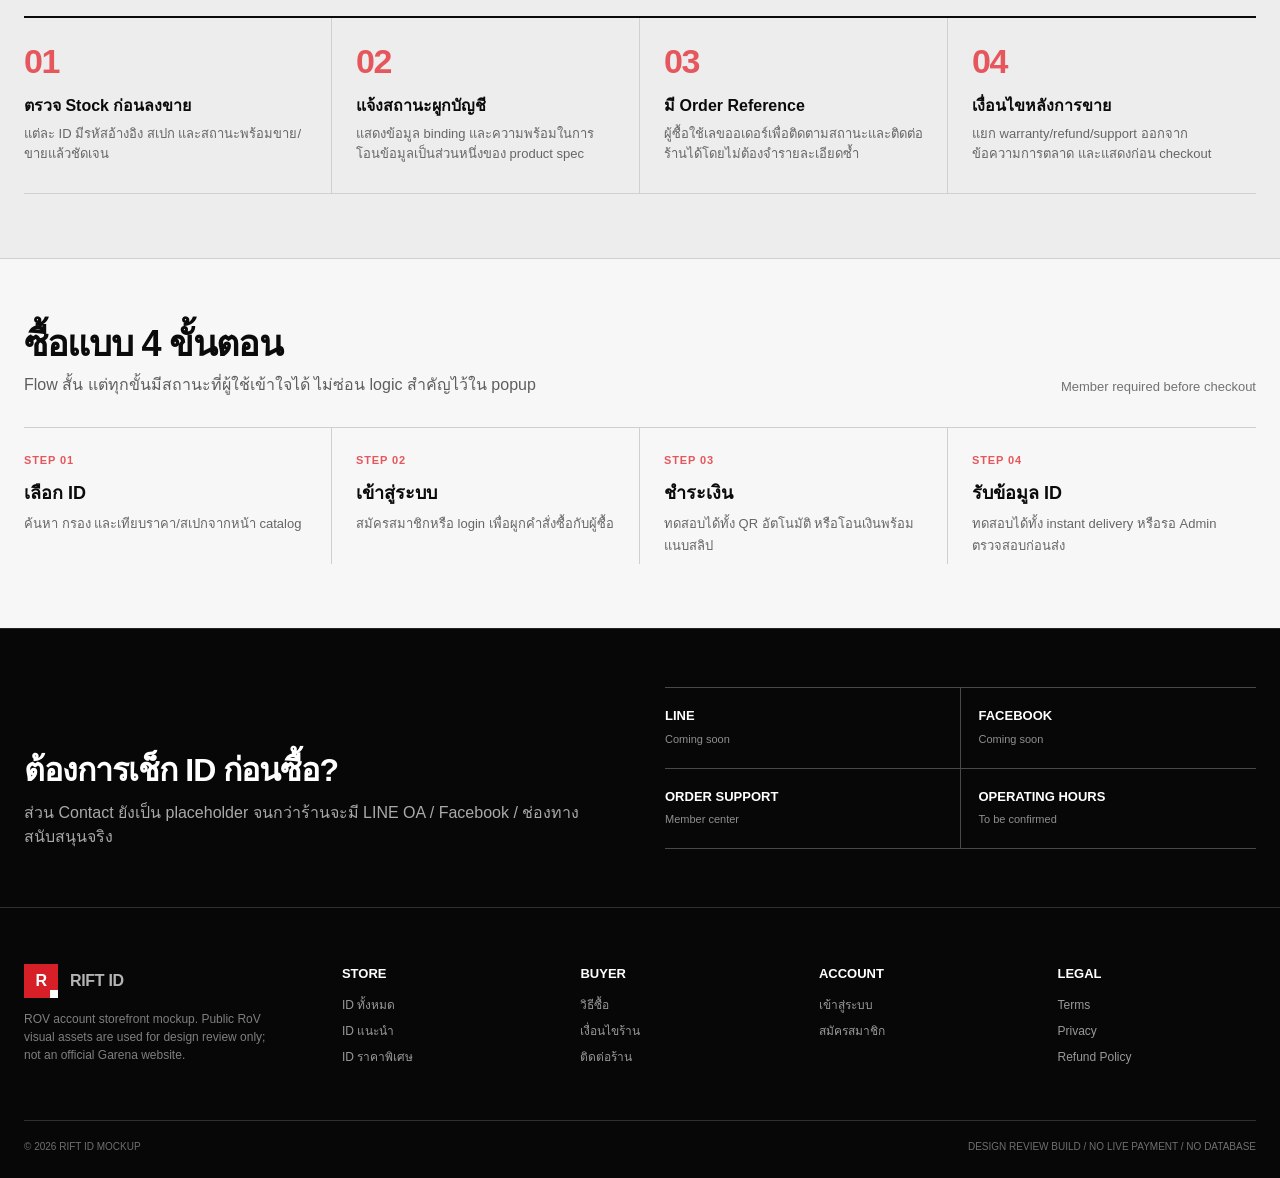
==== commit ae46d594: "Diversify RoV product mockup artwork" ====
--- a/index.html
+++ b/index.html
@@ -11,6 +11,7 @@
   <link href="https://fonts.googleapis.com/css2?family=Inter:wght@400;600;700;800&family=Noto+Sans+Thai:wght@400;600;700&display=swap" rel="stylesheet">
   <link rel="stylesheet" href="styles.css">
   <link rel="stylesheet" href="sport.css">
+  <link rel="stylesheet" href="catalog-art.css">
 
 </head>
 <body>
--- a/catalog-art.css
+++ b/catalog-art.css
@@ -0,0 +1,19 @@
+/* Catalog artwork diversity layer — loaded after sport.css */
+.art-cover{background:#101010!important}
+.art-cover .cover-bg{position:absolute;inset:0;width:100%;height:100%;object-fit:cover;opacity:.52;filter:saturate(.9) contrast(1.08);z-index:0}
+.art-cover .cover-shade{position:absolute;inset:0;background:linear-gradient(180deg,rgba(0,0,0,.10),rgba(0,0,0,.38) 48%,rgba(0,0,0,.90) 100%),linear-gradient(120deg,rgba(214,31,38,.32),transparent 48%);z-index:1}
+.art-cover .cover-top,.art-cover .cover-bottom,.art-cover .visual-stack{position:relative;z-index:3}
+.art-cover:before{display:none!important}
+.art-cover:after{z-index:2!important;color:rgba(255,255,255,.10)!important}
+.visual-stack{display:flex;align-items:flex-end;gap:8px;margin-left:auto;margin-bottom:auto;padding-top:26px}
+.skin-preview{width:70px;height:70px;object-fit:contain;background:rgba(8,8,8,.64);border:1px solid rgba(255,255,255,.18);padding:5px}
+.item-preview{width:46px;height:46px;object-fit:contain;background:rgba(8,8,8,.70);border:1px solid rgba(255,255,255,.18);padding:5px;align-self:flex-start}
+.art-detail{position:relative;overflow:hidden;background:#111!important}
+.art-detail .detail-bg{position:absolute;inset:0;width:100%;height:100%;object-fit:cover;opacity:.56;z-index:0}
+.art-detail .detail-overlay{position:absolute;inset:0;background:linear-gradient(180deg,rgba(214,31,38,.18),rgba(0,0,0,.18) 34%,rgba(0,0,0,.88) 100%);z-index:1}
+.art-detail .detail-text,.detail-visual-stack{position:relative;z-index:2}
+.detail-visual-stack{display:flex;gap:8px;align-items:flex-end}
+.detail-visual-stack img:first-child{width:74px;height:74px;object-fit:contain;background:rgba(0,0,0,.62);border:1px solid rgba(255,255,255,.18);padding:6px}
+.detail-visual-stack img:last-child{width:48px;height:48px;object-fit:contain;background:rgba(0,0,0,.68);border:1px solid rgba(255,255,255,.18);padding:5px}
+.art-detail:after{display:none!important}
+@media(max-width:560px){.skin-preview{width:62px;height:62px}.item-preview{width:42px;height:42px}.visual-stack{padding-top:20px}}
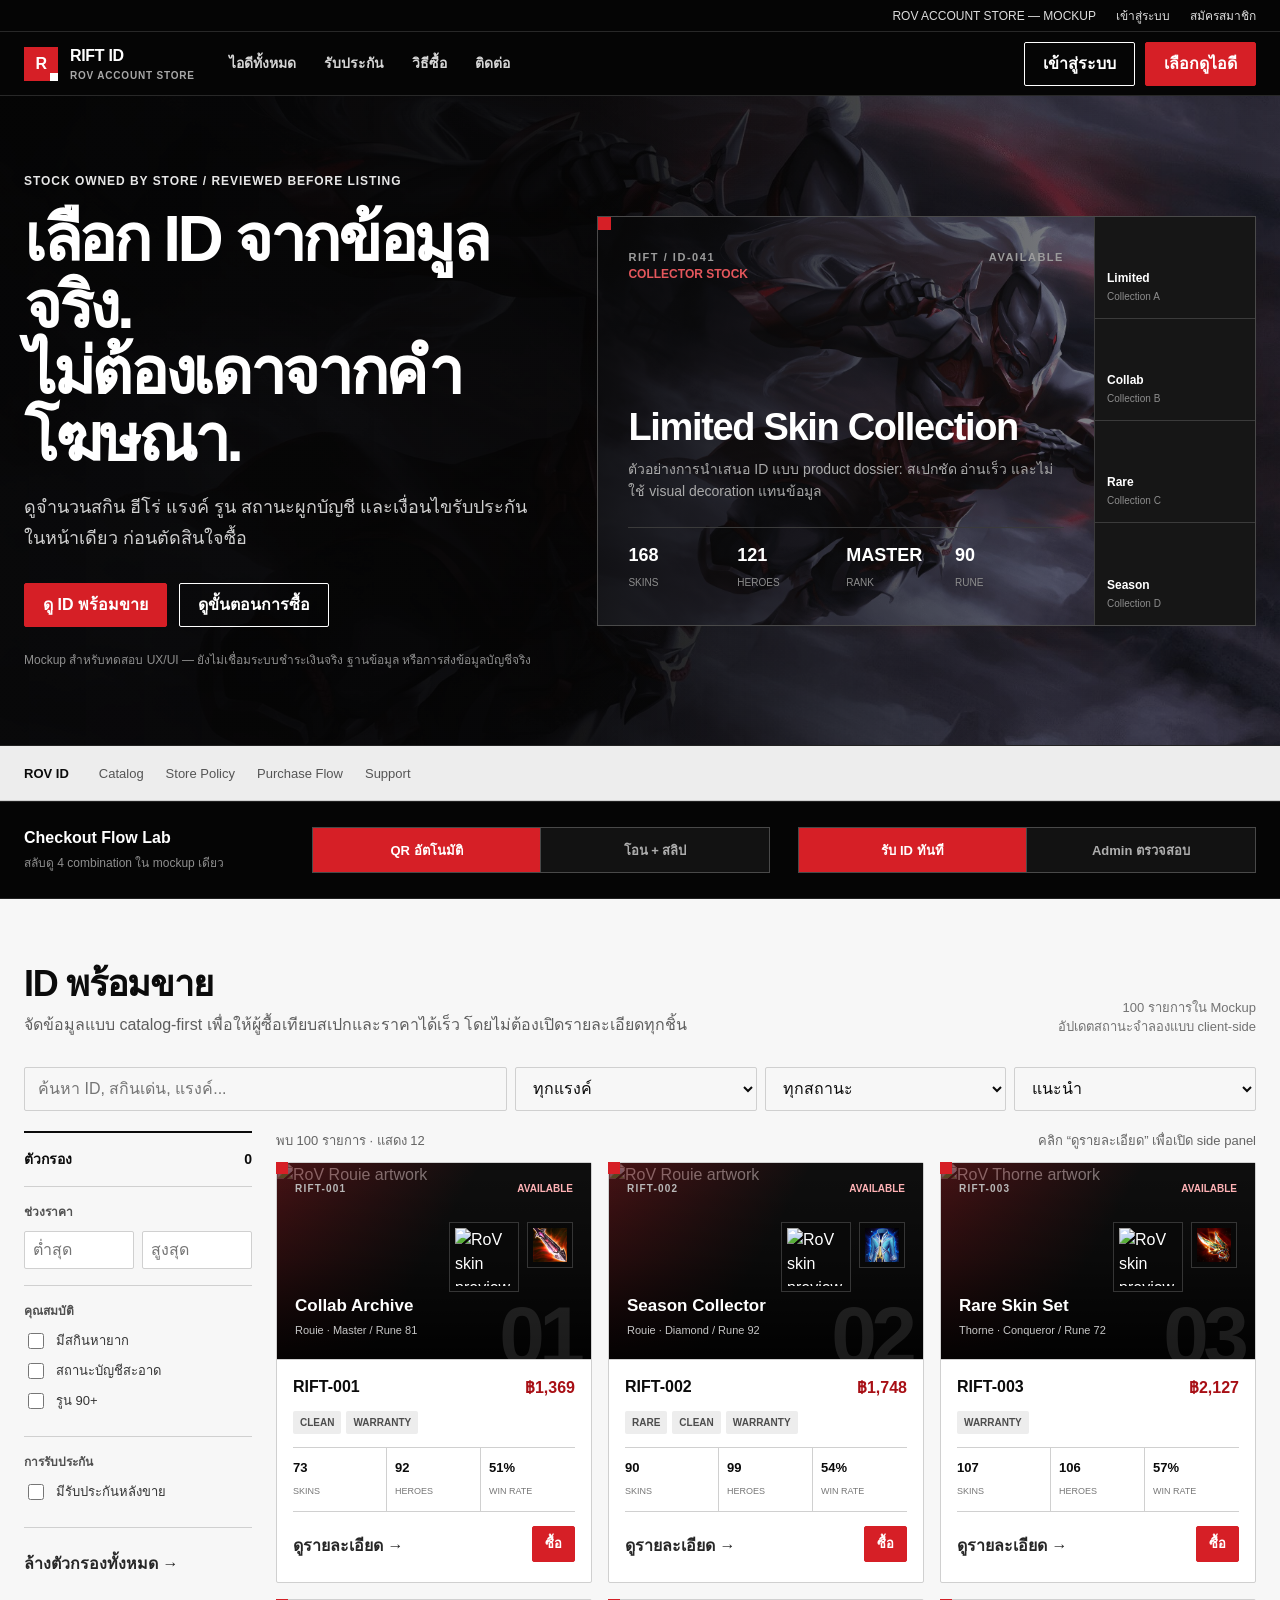
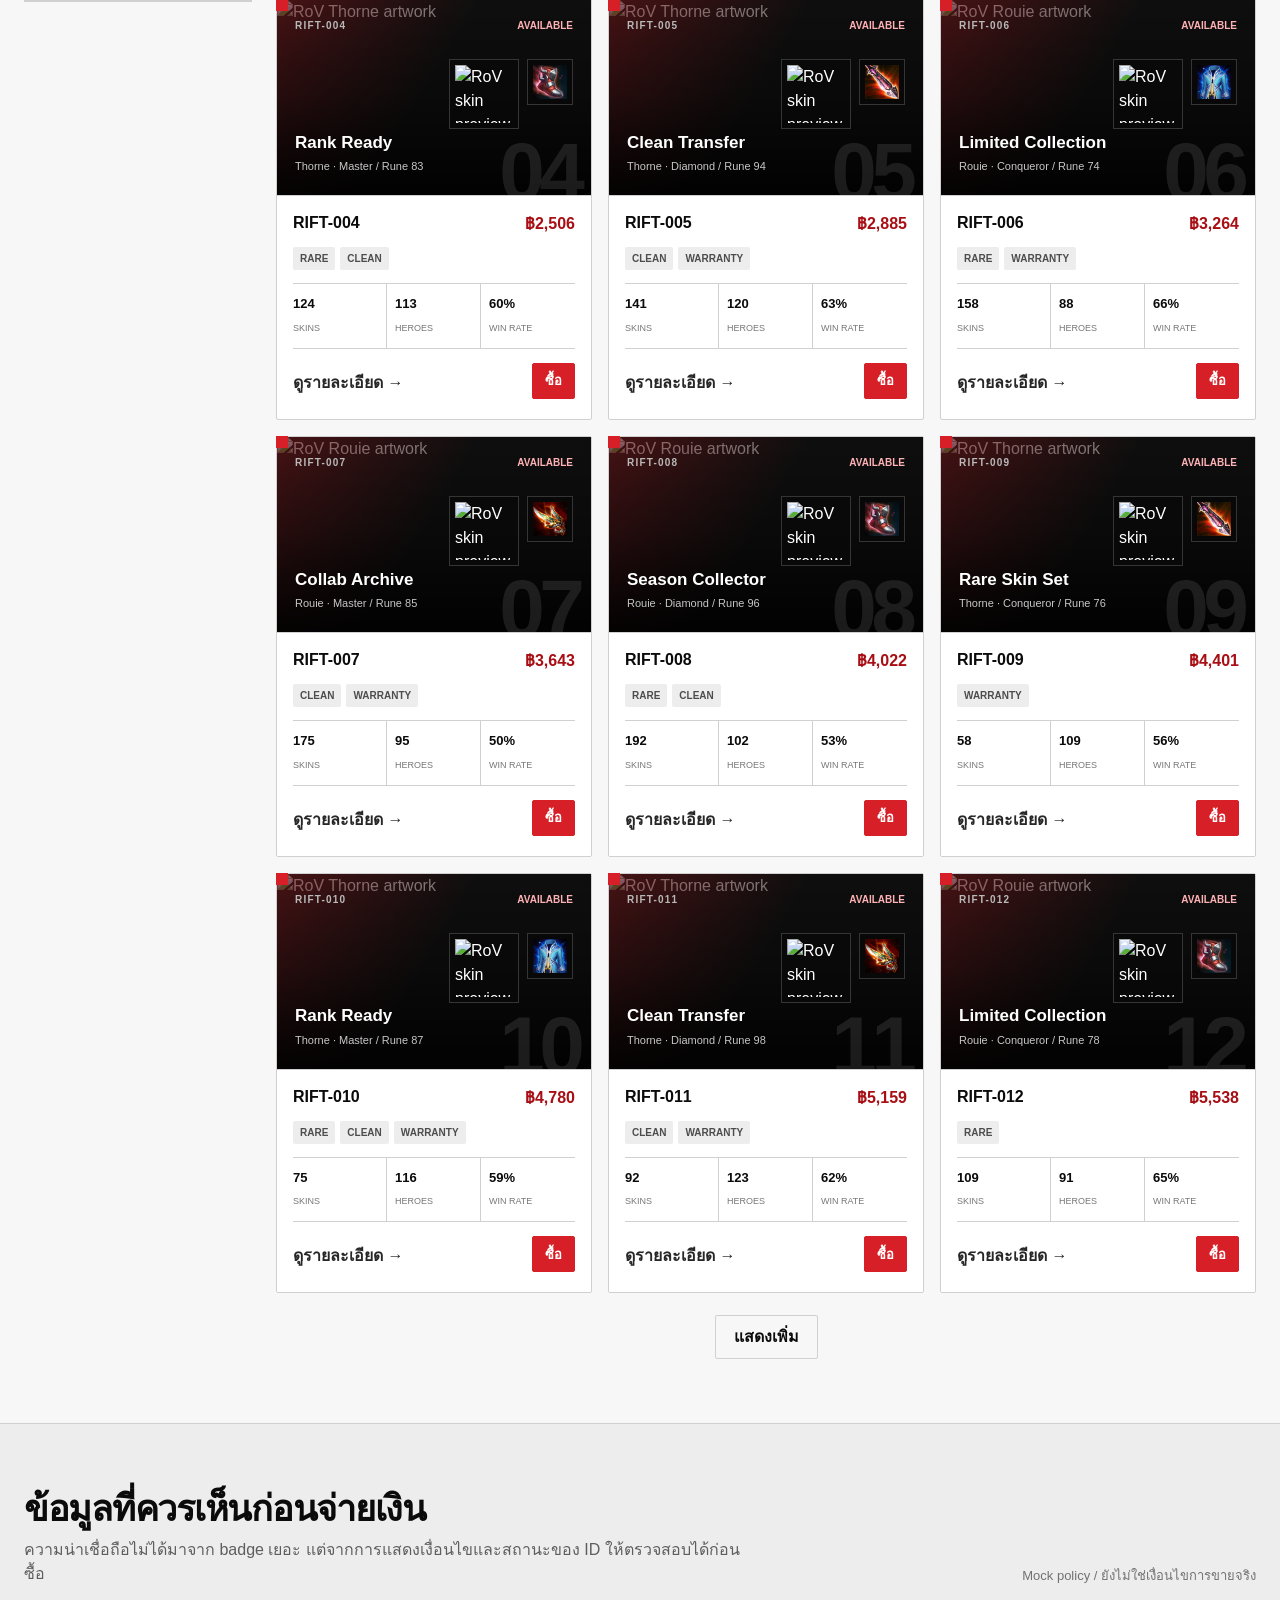
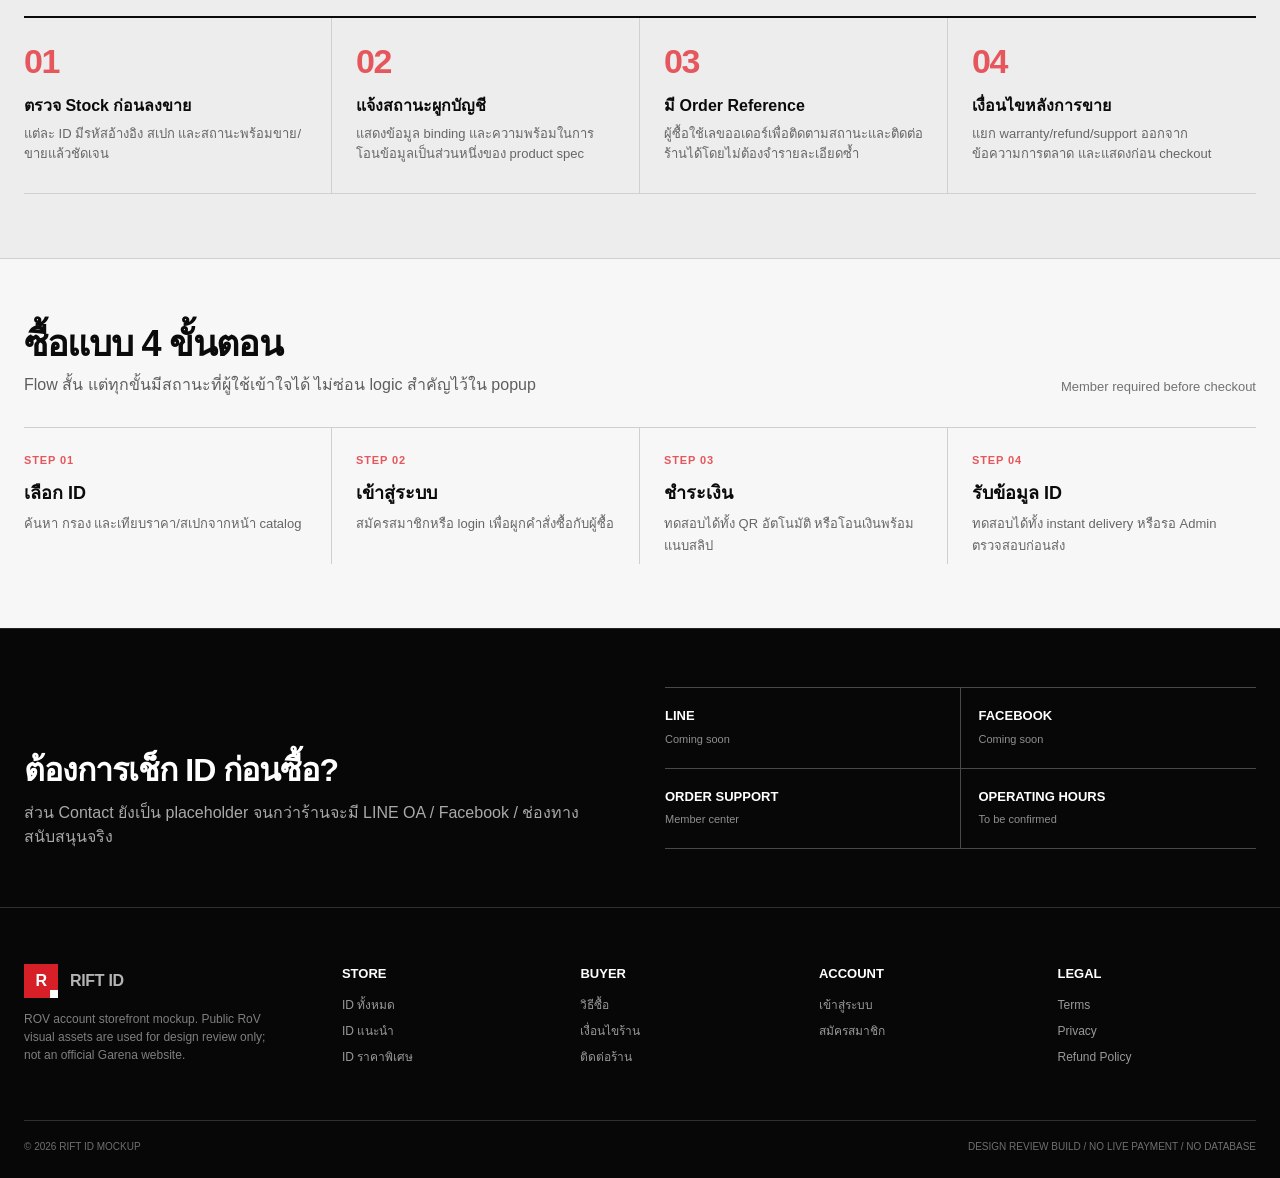
==== commit 2c2dc7c8: "Emergency sanitize client preview source links" ====
--- a/index.html
+++ b/index.html
@@ -1,9 +1,11 @@
 <!doctype html>
 <html lang="th">
 <head>
+  <base href="/">
   <meta charset="utf-8" />
   <meta name="viewport" content="width=device-width, initial-scale=1" />
   <meta name="theme-color" content="#0a0a0a" />
+  <meta name="referrer" content="no-referrer">
   <title>RIFT ID — ROV Account Store</title>
   <meta name="description" content="ROV account storefront mockup — engineered editorial direction." />
   <link rel="preconnect" href="https://fonts.googleapis.com">
--- a/sport.css
+++ b/sport.css
@@ -23,7 +23,7 @@
 .hero{
   background:
     linear-gradient(90deg,rgba(4,4,4,.97) 0%,rgba(4,4,4,.93) 45%,rgba(4,4,4,.66) 75%,rgba(4,4,4,.42) 100%),
-    url('https://raw.githubusercontent.com/kritmongkol2543/Rov-ID/main/assets/rov-hero.jpg') 72% center/cover no-repeat;
+    url('/assets/rov-hero.jpg') 72% center/cover no-repeat;
   min-height:610px;
 }
 .hero-grid{grid-template-columns:minmax(0,.88fr) minmax(520px,1.12fr)}
@@ -32,7 +32,7 @@
 .hero-stage{
   background:
     linear-gradient(90deg,rgba(6,6,6,.9),rgba(6,6,6,.35)),
-    url('https://raw.githubusercontent.com/kritmongkol2543/Rov-ID/main/assets/rov-hero.jpg') 70% center/cover no-repeat;
+    url('/assets/rov-hero.jpg') 70% center/cover no-repeat;
   border-color:#4a4a4a;
 }
 .hero-stage:before,.product:before,.detail-cover:before{background:var(--accent)}
@@ -44,7 +44,7 @@
   background:
     linear-gradient(180deg,rgba(0,0,0,.18) 0%,rgba(0,0,0,.6) 62%,rgba(0,0,0,.9) 100%),
     linear-gradient(135deg,rgba(214,31,38,.52),transparent 43%),
-    url('https://raw.githubusercontent.com/kritmongkol2543/Rov-ID/main/assets/rov-hero.jpg') 68% center/cover no-repeat;
+    url('/assets/rov-hero.jpg') 68% center/cover no-repeat;
 }
 .cover:before{
   content:"";
@@ -54,12 +54,12 @@
   right:18px;
   bottom:44px;
   z-index:1;
-  background:url('https://raw.githubusercontent.com/kritmongkol2543/Rov-ID/main/assets/rov-item-1.png') center/contain no-repeat;
+  background:url('/assets/rov-item-1.png') center/contain no-repeat;
   filter:drop-shadow(0 10px 16px rgba(0,0,0,.45));
 }
-.product:nth-child(4n+2) .cover:before{background-image:url('https://raw.githubusercontent.com/kritmongkol2543/Rov-ID/main/assets/rov-item-2.png')}
-.product:nth-child(4n+3) .cover:before{background-image:url('https://raw.githubusercontent.com/kritmongkol2543/Rov-ID/main/assets/rov-item-3.png')}
-.product:nth-child(4n+4) .cover:before{background-image:url('https://raw.githubusercontent.com/kritmongkol2543/Rov-ID/main/assets/rov-item-4.png')}
+.product:nth-child(4n+2) .cover:before{background-image:url('/assets/rov-item-2.png')}
+.product:nth-child(4n+3) .cover:before{background-image:url('/assets/rov-item-3.png')}
+.product:nth-child(4n+4) .cover:before{background-image:url('/assets/rov-item-4.png')}
 .cover:after{color:rgba(255,255,255,.09)}
 .cover-state{color:#ffb2b5}
 .cover-bottom span{color:#c7c7c7}
@@ -67,7 +67,7 @@
 .detail-cover{
   background:
     linear-gradient(180deg,rgba(214,31,38,.22),rgba(0,0,0,.2) 35%,rgba(0,0,0,.82) 100%),
-    url('https://raw.githubusercontent.com/kritmongkol2543/Rov-ID/main/assets/rov-hero.jpg') 70% center/cover no-repeat;
+    url('/assets/rov-hero.jpg') 70% center/cover no-repeat;
 }
 .detail-cover:after{
   content:"";
@@ -76,7 +76,7 @@
   height:82px;
   right:20px;
   bottom:20px;
-  background:url('https://raw.githubusercontent.com/kritmongkol2543/Rov-ID/main/assets/rov-item-1.png') center/contain no-repeat;
+  background:url('/assets/rov-item-1.png') center/contain no-repeat;
   filter:drop-shadow(0 10px 18px rgba(0,0,0,.5));
 }
 .flow-note{background:#f7d9db;border-color:#edb7ba;color:#761318}
--- a/catalog-art.css
+++ b/catalog-art.css
@@ -16,4 +16,170 @@
 .detail-visual-stack img:first-child{width:74px;height:74px;object-fit:contain;background:rgba(0,0,0,.62);border:1px solid rgba(255,255,255,.18);padding:6px}
 .detail-visual-stack img:last-child{width:48px;height:48px;object-fit:contain;background:rgba(0,0,0,.68);border:1px solid rgba(255,255,255,.18);padding:5px}
 .art-detail:after{display:none!important}
-@media(max-width:560px){.skin-preview{width:62px;height:62px}.item-preview{width:42px;height:42px}.visual-stack{padding-top:20px}}
+
+/* Responsive UX layer — mobile + iPad */
+html,body{max-width:100%;overflow-x:hidden}
+button,a,input,select{-webkit-tap-highlight-color:transparent}
+button,.btn,.field,.seg button,.close{touch-action:manipulation}
+.checkout-line>*{min-width:0;overflow-wrap:anywhere}
+
+/* iPad landscape / small laptop */
+@media(max-width:1024px){
+  .wrap{width:min(var(--max),calc(100% - 40px))}
+  .hero{min-height:auto;background-position:68% center}
+  .hero-grid{grid-template-columns:1fr!important;gap:34px;padding:58px 0 48px}
+  .hero> .wrap>div:first-child{max-width:760px}
+  .hero-stage{width:100%;max-width:none;height:390px}
+  .section{padding:54px 0}
+  .section-head{grid-template-columns:minmax(0,1fr) minmax(220px,.38fr);gap:24px}
+  .flow-grid{grid-template-columns:1fr 1fr;gap:14px}
+  .flow-title{grid-column:1/-1}
+  .toolbar{grid-template-columns:minmax(0,1fr) minmax(160px,.48fr);gap:10px}
+  .toolbar .search{grid-column:1/-1}
+  .catalog-layout{grid-template-columns:1fr}
+  .filters{position:static;display:none;margin-bottom:16px;border-top:2px solid var(--ink);border-bottom:1px solid var(--line)}
+  .filters.open{display:grid;grid-template-columns:repeat(2,minmax(0,1fr));column-gap:28px;padding:0 4px 4px}
+  .filters.open .filter-title,.filters.open .filter-group:last-child{grid-column:1/-1}
+  .mobile-filter-toggle{display:inline-flex;margin-bottom:14px;min-height:44px}
+  .products{grid-template-columns:repeat(2,minmax(0,1fr));gap:14px}
+  .cover{aspect-ratio:16/10}
+  .trust-table,.steps{grid-template-columns:repeat(2,minmax(0,1fr))}
+  .trust-item:nth-child(2),.step:nth-child(2){border-right:0}
+  .trust-item:nth-child(-n+2),.step:nth-child(-n+2){border-bottom:1px solid var(--line)}
+  .contact-grid{grid-template-columns:1fr;gap:30px}
+  .footer-grid{grid-template-columns:1.25fr repeat(2,minmax(0,1fr));gap:30px}
+  .drawer{width:min(560px,92vw)}
+}
+
+/* iPad portrait */
+@media(max-width:834px){
+  .wrap{width:min(var(--max),calc(100% - 32px))}
+  .utility .wrap{gap:14px}
+  .nav .wrap{gap:14px}
+  .nav-actions{gap:8px}
+  .hero-grid{padding:50px 0 40px}
+  .hero h1{font-size:clamp(42px,7vw,58px)}
+  .hero p{max-width:620px}
+  .hero-stage{height:360px;grid-template-columns:minmax(0,1fr) 144px}
+  .dossier{padding:26px 24px}
+  .account-title h2{font-size:34px}
+  .section-head{grid-template-columns:1fr;gap:12px}
+  .section-head .meta{text-align:left}
+  .flow-grid{grid-template-columns:1fr}
+  .flow-title{grid-column:auto}
+  .toolbar{grid-template-columns:1fr 1fr}
+  .toolbar .search{grid-column:1/-1}
+  .filters.open{grid-template-columns:1fr 1fr}
+  .trust-table,.steps{grid-template-columns:repeat(2,minmax(0,1fr))}
+  .footer-grid{grid-template-columns:1fr 1fr}
+  .footer-brand{grid-column:1/-1}
+  .drawer{width:min(540px,96vw)}
+  .drawer-body{overscroll-behavior:contain}
+}
+
+/* Phones / compact tablets */
+@media(max-width:600px){
+  .wrap{width:calc(100% - 28px)}
+  .utility{display:none}
+  .nav{height:60px}
+  .nav .wrap{gap:10px}
+  .brand{gap:9px}
+  .brand-mark{width:32px;height:32px}
+  .brand small{display:none}
+  .nav-actions .btn.on-dark{display:none}
+  .nav-actions .btn.primary{height:40px;padding:0 12px;font-size:12px}
+  .hamb{width:40px;height:40px;flex:0 0 40px}
+  .hero{background-position:64% center}
+  .hero-grid{padding:42px 0 30px;gap:26px}
+  .hero-kicker{font-size:10px;line-height:1.45}
+  .hero h1{font-size:clamp(34px,10.5vw,44px);line-height:1.04;margin-bottom:16px}
+  .hero p{font-size:15px;line-height:1.65}
+  .hero-actions{display:grid;grid-template-columns:1fr 1fr;gap:8px;margin-top:24px}
+  .hero-actions .btn{width:100%;padding:0 10px;font-size:12px}
+  .hero-note{font-size:11px;line-height:1.55}
+  .hero-stage{height:318px;grid-template-columns:1fr}
+  .skin-rail{display:none}
+  .dossier{padding:22px 18px;border-right:0}
+  .dossier-top{gap:12px}
+  .account-title h2{font-size:28px}
+  .account-title p{font-size:12px;line-height:1.55}
+  .spec-line{grid-template-columns:repeat(2,minmax(0,1fr));gap:0}
+  .spec-line div:nth-child(n+3){display:block!important}
+  .section{padding:42px 0}
+  .section-head{margin-bottom:22px}
+  .section-head h2{font-size:29px}
+  .section-head p{font-size:14px}
+  .subbar{display:none}
+  .flowlab{padding:18px 0}
+  .seg button{min-height:48px;font-size:12px;padding:0 6px}
+  .toolbar{grid-template-columns:1fr;gap:8px}
+  .toolbar .search{grid-column:auto}
+  .field{height:48px;font-size:16px}
+  .mobile-filter-toggle{width:100%;justify-content:center;height:46px}
+  .filters.open{grid-template-columns:1fr;padding-inline:2px}
+  .filters.open .filter-title,.filters.open .filter-group:last-child{grid-column:auto}
+  .filter-group label{min-height:42px;margin:2px 0}
+  .range-row input{height:44px;font-size:16px}
+  .result-row{align-items:flex-start;flex-direction:column;gap:3px;margin-bottom:10px}
+  .products{grid-template-columns:1fr;gap:14px}
+  .cover{aspect-ratio:4/3;padding:16px}
+  .visual-stack{padding-top:18px;gap:7px}
+  .skin-preview{width:64px;height:64px}
+  .item-preview{width:43px;height:43px}
+  .product-body{padding:15px}
+  .product-actions{grid-template-columns:1fr auto}
+  .linkbtn{min-height:44px}
+  .btn.sm{height:42px}
+  .trust-table,.steps{grid-template-columns:1fr}
+  .trust-item,.trust-item:nth-child(2),.step,.step:nth-child(2){border-right:0;border-bottom:1px solid var(--line);padding-left:0;padding-right:0}
+  .trust-item:last-child,.step:last-child{border-bottom:0}
+  .contact-list{grid-template-columns:1fr}
+  .contact-item:nth-child(odd){border-right:0;padding-right:0}
+  .contact-item:nth-child(even){padding-left:0}
+  .footer-grid{grid-template-columns:1fr 1fr;gap:24px}
+  .fine{display:block;margin-top:34px}
+  .fine span{display:block;margin-top:8px}
+  .drawer{width:100%;max-width:none;border-left:0}
+  .drawer-head{height:60px;padding:0 16px}
+  .drawer-body{padding:18px 16px}
+  .drawer-foot{padding:14px 16px calc(14px + env(safe-area-inset-bottom))}
+  .detail-cover{height:220px;padding:18px}
+  .detail-cover strong{font-size:25px;max-width:72%}
+  .detail-visual-stack img:first-child{width:64px;height:64px}
+  .detail-visual-stack img:last-child{width:44px;height:44px}
+  .detail-price{font-size:27px;margin:18px 0}
+  .checkout-line{display:grid;grid-template-columns:minmax(90px,.42fr) minmax(0,.58fr);gap:12px}
+  .checkout-line>:last-child{text-align:right}
+  .auth-tabs button{min-height:48px}
+  .form-row input{height:48px;font-size:16px}
+}
+
+/* Small phones incl. iPhone SE / narrow Android */
+@media(max-width:430px){
+  .wrap{width:calc(100% - 24px)}
+  .nav .brand>span:last-child{font-size:14px}
+  .nav-actions .btn.primary{padding:0 10px;font-size:11px}
+  .hero-actions{grid-template-columns:1fr}
+  .hero-stage{height:304px}
+  .account-title h2{font-size:25px}
+  .dossier{padding:18px 15px}
+  .spec-line b{font-size:16px}
+  .section-head h2{font-size:27px}
+  .cover{aspect-ratio:1.18/1}
+  .skin-preview{width:58px;height:58px}
+  .item-preview{width:40px;height:40px}
+  .product-title-row{align-items:flex-start}
+  .product-actions{grid-template-columns:1fr 92px}
+  .footer-grid{grid-template-columns:1fr;gap:18px}
+  .footer-brand{grid-column:auto}
+  .detail-cover{height:205px}
+  .detail-cover strong{max-width:68%;font-size:23px}
+  .detail-grid{grid-template-columns:1fr 1fr}
+  .checkout-line{grid-template-columns:1fr;gap:4px}
+  .checkout-line>:last-child{text-align:left}
+}
+
+@media(hover:none){
+  .product:hover{transform:none;box-shadow:none}
+  .btn:hover{transform:none}
+}
